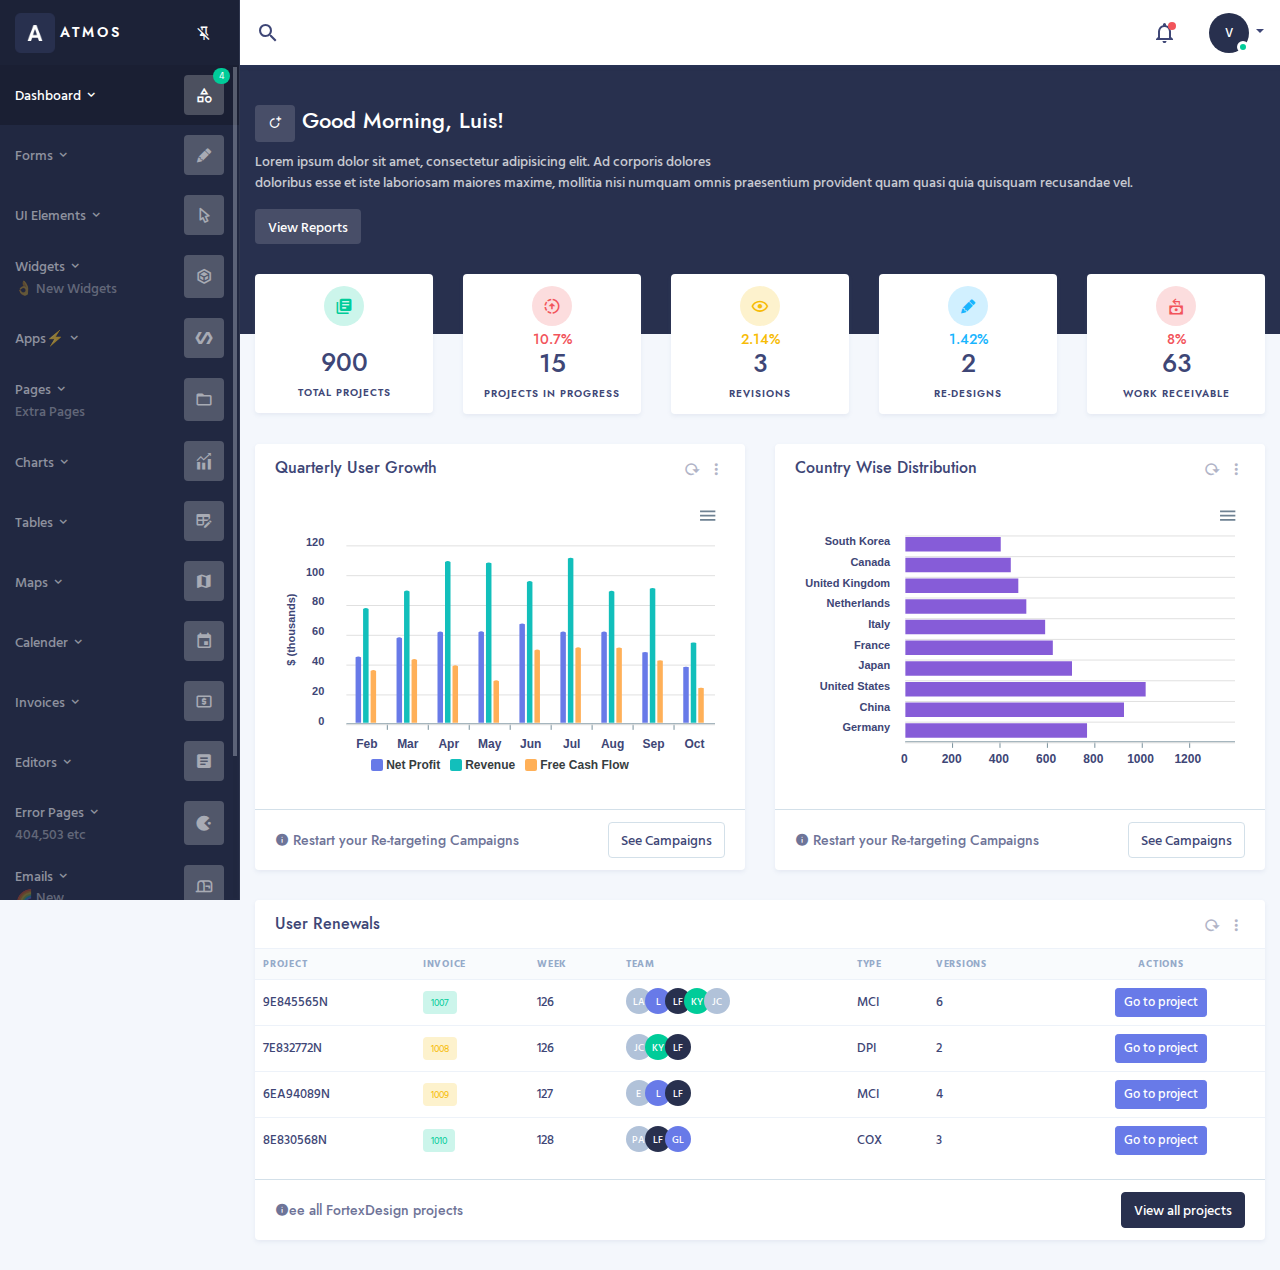
==== index.html @ a5851db5 "Primera versión del portafolio" ====
<!DOCTYPE html>
<html lang="en">
<head>
    <meta charset="UTF-8">
<meta content="width=device-width, initial-scale=1, maximum-scale=1, user-scalable=0" name="viewport">
<meta name="apple-mobile-web-app-capable" content="yes">
<meta name="apple-touch-fullscreen" content="yes">
<meta name="apple-mobile-web-app-status-bar-style" content="default">
<title>Atmos Admin Panel- Bootstrap 4 Based Admin Panel</title>
<link rel="icon" type="image/x-icon" href="assets/img/logo.png"/>
<link rel="icon" href="assets/img/logo.png" type="image/png" sizes="16x16">
<link rel="stylesheet" href="assets/vendor/pace/pace.css">
<script src="assets/vendor/pace/pace.min.js"></script>
<!--vendors-->
<link rel="stylesheet" type="text/css" href="assets/vendor/bootstrap-datepicker/css/bootstrap-datepicker3.min.css">
<link rel="stylesheet" type="text/css" href="assets/vendor/jquery-scrollbar/jquery.scrollbar.css">
<link rel="stylesheet" href="assets/vendor/select2/css/select2.min.css">
<link rel="stylesheet" href="assets/vendor/jquery-ui/jquery-ui.min.css">
<link rel="stylesheet" href="assets/vendor/daterangepicker/daterangepicker.css">
<link rel="stylesheet" href="assets/vendor/timepicker/bootstrap-timepicker.min.css">
<link href="https://fonts.googleapis.com/css?family=Hind+Vadodara:400,500,600" rel="stylesheet">
<link rel="stylesheet" href="assets/fonts/jost/jost.css">
<!--Material Icons-->
<link rel="stylesheet" type="text/css" href="assets/fonts/materialdesignicons/materialdesignicons.min.css">
<!--Bootstrap + atmos Admin CSS-->
<link rel="stylesheet" type="text/css" href="assets/css/atmos.min.css">
<!-- Additional library for page -->


</head>
<body class="sidebar-pinned page-home">
<aside class="admin-sidebar">
    <div class="admin-sidebar-brand">
        <!-- begin sidebar branding-->
        <img class="admin-brand-logo" src="assets/img/logo.png" width="40" alt="atmos Logo">
        <span class="admin-brand-content font-secondary"><a href="index.html">  atmos</a></span>
        <!-- end sidebar branding-->
        <div class="ml-auto">
            <!-- sidebar pin-->
            <a href="#" class="admin-pin-sidebar btn-ghost btn btn-rounded-circle"></a>
            <!-- sidebar close for mobile device-->
            <a href="#" class="admin-close-sidebar"></a>
        </div>
    </div>
    <div class="admin-sidebar-wrapper js-scrollbar">
        <ul class="menu">
            <li class="menu-item active ">
                <a href="#" class="open-dropdown menu-link">
                        <span class="menu-label">
                                                <span class="menu-name">Dashboard
                                                    <span class="menu-arrow"></span>
                                                </span>

                                            </span>
                    <span class="menu-icon">
                           <span class="icon-badge badge-success badge badge-pill">4</span>
                                                 <i class="icon-placeholder mdi mdi-shape-outline "></i>
                                            </span>
                </a>
                <!--submenu-->
                <ul class="sub-menu">

                    <li class="menu-item ">
                        <a href="index.html" class=" menu-link">
                                            <span class="menu-label">
                                                <span class="menu-name">Dashboard 1</span>
                                            </span>
                            <span class="menu-icon">
                                                <i class="icon-placeholder  mdi mdi-shape-circle-plus ">

                                                </i>
                                            </span>
                        </a>
                    </li>
                    <li class="menu-item">
                        <a href="dashboard-02.html" class=" menu-link">
                                            <span class="menu-label">
                                                <span class="menu-name">Dashboard 2</span>
                                            </span>
                            <span class="menu-icon">
                                                <i class="icon-placeholder mdi mdi-shape-plus ">

                                                </i>
                                            </span>
                        </a>
                    </li>
                    <li class="menu-item">
                        <a href="dashboard-03.html" class=" menu-link">
                                            <span class="menu-label">
                                                <span class="menu-name">Dashboard 3</span>
                                            </span>
                            <span class="menu-icon">
                                                <i class="icon-placeholder  mdi mdi-bitcoin">

                                                </i>
                                            </span>
                        </a>
                    </li>
                    <li class="menu-item">
                        <a href="dashboard-04.html" class=" menu-link">
                                            <span class="menu-label">
                                                <span class="menu-name">Dashboard 4 </span>
                                            </span>
                            <span class="menu-icon">
                                                <i class="icon-placeholder  mdi mdi-cart-outline ">

                                                </i>
                                            </span>
                        </a>
                    </li>
                    <li class="menu-item">
                        <a href="dashboard-05.html" class=" menu-link">
                                            <span class="menu-label">
                                                <span class="menu-name">Dashboard 5 </span>
                                            </span>
                            <span class="menu-icon">
                                                <i class="icon-placeholder  mdi mdi-instagram ">

                                                </i>
                                            </span>
                        </a>
                    </li>
                </ul>
            </li>
            <li class="menu-item ">
                <a href="#" class="open-dropdown menu-link">
                        <span class="menu-label">
                                                <span class="menu-name">Forms
                                                    <span class="menu-arrow"></span>
                                                </span>

                                            </span>
                    <span class="menu-icon">
                                                 <i class="icon-placeholder mdi mdi-lead-pencil "></i>
                                            </span>
                </a>
                <!--submenu-->
                <ul class="sub-menu">

                    <li class="menu-item">
                        <a href="forms.html" class=" menu-link">
                                        <span class="menu-label">
                                                <span class="menu-name">Basic
                                                </span>
                                            </span>
                            <span class="menu-icon">

                                                    <i class="icon-placeholder mdi mdi-checkbook "></i>
                                            </span>
                        </a>
                    </li>
                    <li class="menu-item">
                        <a href="forms-custom.html" class=" menu-link">
                                        <span class="menu-label">
                                                <span class="menu-name">Custom Controls
                                                </span>
                                            </span>
                            <span class="menu-icon">

                                                    <i class="icon-placeholder mdi mdi-checkbox-multiple-marked-circle "></i>
                                            </span>
                        </a>
                    </li>
                    <li class="menu-item">
                        <a href="forms-advance.html" class=" menu-link">
                                        <span class="menu-label">
                                                <span class="menu-name">Advance
                                                </span>
                                            </span>
                            <span class="menu-icon">

                                                    <i class="icon-placeholder mdi mdi-calendar-edit "></i>
                                            </span>
                        </a>
                    </li>
                    <li class="menu-item">
                        <a href="forms-wizard.html" class=" menu-link">
                                        <span class="menu-label">
                                                <span class="menu-name">Wizard
                                                </span>
                                            </span>
                            <span class="menu-icon">

                                                    <i class="icon-placeholder mdi mdi-step-forward  "></i>
                                            </span>
                        </a>
                    </li>


                </ul>
            </li>
            <li class="menu-item ">
                <a href="#" class="open-dropdown menu-link">
                        <span class="menu-label">
                                                <span class="menu-name">UI Elements
                                                    <span class="menu-arrow"></span>
                                                </span>

                                            </span>
                    <span class="menu-icon">
                                                 <i class="icon-placeholder mdi mdi-cursor-default-outline "></i>
                                            </span>
                </a>
                <!--submenu-->
                <ul class="sub-menu">
                    <li class="menu-item">
                        <a href="alerts.html" class=" menu-link">
                                            <span class="menu-label">
                                                <span class="menu-name">Alerts </span>
                                            </span>
                            <span class="menu-icon">
                                                <i class="icon-placeholder   ">
A
                                                </i>
                                            </span>
                        </a>

                    </li>
                    <li class="menu-item">
                        <a href="avatar.html" class=" menu-link">
                                            <span class="menu-label">
                                                <span class="menu-name">Avatar </span>
                                            </span>
                            <span class="menu-icon">
                                                <i class="icon-placeholder   ">
A
                                                </i>
                                            </span>
                        </a>

                    </li>
                    <li class="menu-item">
                        <a href="buttons.html" class=" menu-link">
                                            <span class="menu-label">
                                                <span class="menu-name">Buttons </span>
                                            </span>
                            <span class="menu-icon">
                                                <i class="icon-placeholder   ">
B
                                                </i>
                                            </span>
                        </a>

                    </li>
                    <li class="menu-item  ">
                        <a href="cards.html" class=" menu-link">
                                        <span class="menu-label">
                                                <span class="menu-name">Cards
                                                </span>
                                            </span>
                            <span class="menu-icon">

                                                    <i class="icon-placeholder mdi mdi-cards-outline  "></i>
                                            </span>
                        </a>
                    </li>

                    <li class="menu-item">
                        <a href="icons.html" class=" menu-link">
                                        <span class="menu-label">
                                                <span class="menu-name">Icons
                                                </span>
                                            </span>
                            <span class="menu-icon">
                                                    <i class="icon-placeholder mdi mdi-alien "></i>
                                            </span>
                        </a>
                    </li>
                    <li class="menu-item">
                        <a href="modal.html" class=" menu-link">
                                            <span class="menu-label">
                                                <span class="menu-name">Modals </span>
                                            </span>
                            <span class="menu-icon">
                                                <i class="icon-placeholder   ">
M
                                                </i>
                                            </span>
                        </a>

                    </li>
                    <li class="menu-item">
                        <a href="notification.html" class=" menu-link">
                                            <span class="menu-label">
                                                <span class="menu-name">Notification </span>
                                            </span>
                            <span class="menu-icon">
                                                <i class="icon-placeholder   ">
N
                                                </i>
                                            </span>
                        </a>

                    </li>
                    <li class="menu-item">
                        <a href="typography.html" class=" menu-link">
                                            <span class="menu-label">
                                                <span class="menu-name">Typography </span>
                                            </span>
                            <span class="menu-icon">
                                                <i class="icon-placeholder   ">
T
                                                </i>
                                            </span>
                        </a>

                    </li>
                    <li class="menu-item">
                        <a href="tabs.html" class=" menu-link">
                                            <span class="menu-label">
                                                <span class="menu-name">Tabs  </span>
                                            </span>
                            <span class="menu-icon">
                                                <i class="icon-placeholder   ">
T
                                                </i>
                                            </span>
                        </a>

                    </li>
                    <li class="menu-item">
                        <a href="sweetalert.html" class=" menu-link">
                                            <span class="menu-label">
                                                <span class="menu-name">Sweet Alert  </span>
                                            </span>
                            <span class="menu-icon">
                                                <i class="icon-placeholder   ">
S
                                                </i>
                                            </span>
                        </a>

                    </li>
                    <li class="menu-item">
                        <a href="accordian.html" class=" menu-link">
                                            <span class="menu-label">
                                                <span class="menu-name">Accordian  </span>
                                            </span>
                            <span class="menu-icon">
                                                <i class="icon-placeholder   ">
A
                                                </i>
                                            </span>
                        </a>

                    </li>
                    <li class="menu-item">
                        <a href="tooltip.html" class=" menu-link">
                                            <span class="menu-label">
                                                <span class="menu-name">Tooltips </span>
                                            </span>
                            <span class="menu-icon">
                                                <i class="icon-placeholder   ">
T
                                                </i>
                                            </span>
                        </a>

                    </li>
                    <li class="menu-item">
                        <a href="color.html" class=" menu-link">
                                        <span class="menu-label">
                                                <span class="menu-name">Colors
                                                </span>
                                            </span>
                            <span class="menu-icon">
                                                    <i class="icon-placeholder mdi mdi-format-color-fill "></i>
                                            </span>
                        </a>
                    </li>
                    <li class="menu-item">
                        <a href="spinners.html" class=" menu-link">
                                            <span class="menu-label">
                                                <span class="menu-name">Spinners </span>
                                            </span>
                            <span class="menu-icon">
                                    <i class="icon-placeholder mdi mdi-loading mdi-spin"></i>

                                            </span>
                        </a>

                    </li>
                    <li class="menu-item">
                        <a href="blockui.html" class=" menu-link">
                                        <span class="menu-label">
                                                <span class="menu-name">Block UI
                                                </span>
                                            </span>
                            <span class="menu-icon">
                                                <i class="icon-placeholder   ">
B
                                                </i>
                                            </span>
                        </a>
                    </li>
                    <li class="menu-item">
                        <a href="jstree.html" class=" menu-link">
                                        <span class="menu-label">
                                                <span class="menu-name">Js Tree
                                                </span>
                                            </span>
                            <span class="menu-icon">
                                                <i class="icon-placeholder   ">
T
                                                </i>
                                            </span>
                        </a>
                    </li>
                    <li class="menu-item">
                        <a href="wireframe.html" class=" menu-link">
                                            <span class="menu-label">
                                                <span class="menu-name">Wireframe </span>
                                            </span>
                            <span class="menu-icon">
                                                <i class="icon-placeholder   ">
W
                                                </i>
                                            </span>
                        </a>

                    </li>
                </ul>
            </li>
            <li class="menu-item ">
                <a href="#" class="open-dropdown menu-link">
                        <span class="menu-label">
                                                <span class="menu-name">Widgets
                                                    <span class="menu-arrow"></span>
                                                </span>
<span class="menu-info"> 👌 New Widgets  </span>
                                            </span>
                    <span class="menu-icon">
                                                 <i class="icon-placeholder mdi mdi-webpack"></i>
                                            </span>
                </a>
                <!--submenu-->
                <ul class="sub-menu">

                    <li class="menu-item">
                        <a href="widget-01.html" class=" menu-link">
                                        <span class="menu-label">
                                                <span class="menu-name">Widget 01
                                                </span>
                                            </span>
                            <span class="menu-icon">
                                                    <i class="icon-placeholder mdi mdi-webpack "></i>
                                            </span>
                        </a>
                    </li>
                    <li class="menu-item">
                        <a href="widget-02.html" class=" menu-link">
                                        <span class="menu-label">
                                                  <span class="menu-name">Widget 02
                                                </span>
                                            </span>
                            <span class="menu-icon">

                                                    <i class="icon-placeholder mdi mdi-webpack"></i>
                                            </span>
                        </a>
                    </li>


                </ul>
            </li>
            <li class="menu-item ">
                <a href="#" class="open-dropdown menu-link">
                        <span class="menu-label">
                                                 <span class="menu-name">Apps⚡
                                                    <span class="menu-arrow"></span>
                                                </span>

                                            </span>
                    <span class="menu-icon">
                                                <i class="icon-placeholder mdi mdi-polymer "></i>
                                            </span>
                </a>
                <!--submenu-->
                <ul class="sub-menu">
                    <li class="menu-item">
                        <a href="kanban.html" class=" menu-link">
                                        <span class="menu-label">
                                                <span class="menu-name">Kanban
                                                </span>
                                            </span>
                            <span class="menu-icon">

                                                    <i class="icon-placeholder mdi mdi-view-dashboard"></i>
                                            </span>
                        </a>
                    </li>
                    <li class="menu-item ">
                        <a href="chat.html" class=" menu-link">
                                        <span class="menu-label">
                                                <span class="menu-name">Chat
                                                </span>
                                            </span>
                            <span class="menu-icon">

                                                    <i class="icon-placeholder mdi mdi-comment-multiple-outline"></i>
                                            </span>
                        </a>
                    </li>
                    <li class="menu-item">
                        <a href="mail.html" class=" menu-link">
                                        <span class="menu-label">
                                                <span class="menu-name">Mail
                                                </span>
                                            </span>
                            <span class="menu-icon">

                                                    <i class="icon-placeholder mdi mdi-inbox-arrow-down  "></i>
                                            </span>
                        </a>
                    </li>
                    <li class="menu-item">
                        <a href="guide.html" class=" menu-link">
                                        <span class="menu-label">
                                                <span class="menu-name">Guides
                                                </span>
                                            </span>
                            <span class="menu-icon">

                                                    <i class="icon-placeholder mdi mdi-book-outline "></i>
                                            </span>
                        </a>
                    </li>
                    <li class="menu-item">
                        <a href="todo.html" class=" menu-link">
                                        <span class="menu-label">
                                                <span class="menu-name">Todo
                                                </span>
                                            </span>
                            <span class="menu-icon">

                                                    <i class="icon-placeholder mdi mdi-calendar-today"></i>
                                            </span>
                        </a>
                    </li>
                </ul>
            </li>
            <li class="menu-item ">
                <a href="#" class="open-dropdown menu-link">
                        <span class="menu-label">
                                                <span class="menu-name">Pages
                                                    <span class="menu-arrow"></span>
                                                </span>
                                                <span class="menu-info">Extra Pages</span>
                                            </span>
                    <span class="menu-icon">
                                                <i class="icon-placeholder mdi mdi-folder-outline "></i>
                                            </span>
                </a>
                <!--submenu-->
                <ul class="sub-menu">
                    <li class="menu-item">
                        <a href="profile.html" class=" menu-link">
                                            <span class="menu-label">
                                                <span class="menu-name">Profile </span>
                                            </span>
                            <span class="menu-icon">
                                                <i class="icon-placeholder  ">
                                                    P
                                                </i>
                                            </span>
                        </a>
                    </li>
                    <li class="menu-item">
                        <a href="timeline.html" class=" menu-link">
                                            <span class="menu-label">
                                                <span class="menu-name">Timeline </span>
                                            </span>
                            <span class="menu-icon">
                                                <i class="icon-placeholder  ">
                                                    T
                                                </i>
                                            </span>
                        </a>
                    </li>
                    <li class="menu-item">
                        <a href="contacts.html" class=" menu-link">
                                            <span class="menu-label">
                                                <span class="menu-name">Contacts </span>
                                            </span>
                            <span class="menu-icon">
                                                <i class="icon-placeholder  ">
                                                    C
                                                </i>
                                            </span>
                        </a>
                    </li>
                    <li class="menu-item">
                        <a href="login.html" class=" menu-link">
                                            <span class="menu-label">
                                                <span class="menu-name">Login </span>
                                            </span>
                            <span class="menu-icon">
                                                <i class="icon-placeholder  ">
                                                    L
                                                </i>
                                            </span>
                        </a>
                    </li>
                    <li class="menu-item">
                        <a href="signup.html" class=" menu-link">
                                            <span class="menu-label">
                                                <span class="menu-name">Sign Up </span>
                                            </span>
                            <span class="menu-icon">
                                                <i class="icon-placeholder  ">
                                                    S
                                                </i>
                                            </span>
                        </a>
                    </li>
                    <li class="menu-item">
                        <a href="reset.html" class=" menu-link">
                                            <span class="menu-label">
                                                <span class="menu-name">Reset Password </span>
                                            </span>
                            <span class="menu-icon">
                                                <i class="icon-placeholder  ">
                                                    R
                                                </i>
                                            </span>
                        </a>
                    </li>
                    <li class="menu-item">
                        <a href="logout.html" class=" menu-link">
                                            <span class="menu-label">
                                                <span class="menu-name">Logout </span>
                                            </span>
                            <span class="menu-icon">
                                                <i class="icon-placeholder  ">
                                                    L
                                                </i>
                                            </span>
                        </a>
                    </li>
                    <li class="menu-item">
                        <a href="setting.html" class=" menu-link">
                                            <span class="menu-label">
                                                <span class="menu-name">Settings </span>
                                            </span>
                            <span class="menu-icon">
                                                <i class="icon-placeholder  ">
                                                    <i class="icon  mdi mdi-settings"></i>
                                                </i>
                                            </span>
                        </a>
                    </li>

                    <li class="menu-item">
                        <a href="status.html" class=" menu-link">
                                            <span class="menu-label">
                                                <span class="menu-name">Status Page </span>
                                            </span>
                            <span class="menu-icon">
                                                <i class="icon-placeholder  ">
                                                    S
                                                </i>
                                            </span>
                        </a>
                    </li>



                </ul>
            </li>


            <li class="menu-item ">
                <a href="#" class="open-dropdown menu-link">
                        <span class="menu-label">
                                                <span class="menu-name">Charts
                                                    <span class="menu-arrow"></span>
                                                </span>

                                            </span>
                    <span class="menu-icon">
                                                 <i class="icon-placeholder mdi mdi-finance "></i>
                                            </span>
                </a>
                <!--submenu-->
                <ul class="sub-menu">

                    <li class="menu-item">
                        <a href="apexchart.html" class=" menu-link">
                                        <span class="menu-label">
                                                <span class="menu-name">Apex Charts
                                                </span>
                                            </span>
                            <span class="menu-icon">

                                                    <i class="icon-placeholder mdi mdi-chart-gantt "></i>
                                            </span>
                        </a>
                    </li>
                    <li class="menu-item">
                        <a href="chartjs.html" class=" menu-link">
                                        <span class="menu-label">
                                                <span class="menu-name">Chartsjs
                                                </span>
                                            </span>
                            <span class="menu-icon">

                                                    <i class="icon-placeholder mdi mdi-chart-bar "></i>
                                            </span>
                        </a>
                    </li>
                    <li class="menu-item">
                        <a href="googlechart.html" class=" menu-link">
                                        <span class="menu-label">
                                                <span class="menu-name">Google Charts
                                                </span>
                                            </span>
                            <span class="menu-icon">
                                                <i class="icon-placeholder mdi mdi-google "></i>
                                            </span>
                        </a>
                    </li>
                    <li class="menu-item">
                        <a href="chartist.html" class=" menu-link">
                                        <span class="menu-label">
                                                <span class="menu-name">Chartist
                                                </span>
                                            </span>

                            <span class="menu-icon">
                                                <i class="icon-placeholder  ">
                                                     <i class="icon-placeholder mdi mdi-chart-arc "></i>
                                                </i>
                                            </span>
                        </a>
                    </li>


                </ul>
            </li>


            <li class="menu-item ">
                <a href="#" class="open-dropdown menu-link">
                        <span class="menu-label">
                                                <span class="menu-name">Tables
                                                      <span class="menu-arrow"></span>

                                                </span>

                                            </span>
                    <span class="menu-icon">
                                                <i class="icon-placeholder mdi mdi-table-edit"></i>
                                            </span>
                </a>
                <!--submenu-->
                <ul class="sub-menu">
                    <li class="menu-item">
                        <a href="table.html" class=" menu-link">
                                        <span class="menu-label">
                                                <span class="menu-name">Table
                                                </span>
                                            </span>
                            <span class="menu-icon">

                                                    <i class="icon-placeholder mdi mdi-format-list-bulleted "></i>
                                            </span>
                        </a>
                    </li>
                    <li class="menu-item">
                        <a href="#" class="open-dropdown menu-link">
                         <span class="menu-label">
                                                <span class="menu-name">Datatable
                                                      <span class="menu-arrow"></span>
                                                </span>
                                            </span>
                            <span class="menu-icon">

                                                    <i class="icon-placeholder mdi mdi-format-list-bulleted "></i>
                                            </span>
                        </a>
                        <!--submenu-->
                        <ul class="sub-menu">
                            <li class="menu-item">
                                <a href="datatable.html" class=" menu-link">
                                            <span class="menu-label">
                                                <span class="menu-name">Basic </span>
                                            </span>
                                    <span class="menu-icon">
                                                <i class="icon-placeholder  ">
                                                    b
                                                </i>
                                            </span>
                                </a>
                            </li>
                            <li class="menu-item">
                                <a href="datatable-height.html" class=" menu-link">
                                            <span class="menu-label">
                                                <span class="menu-name">Variable Height </span>
                                            </span>
                                    <span class="menu-icon">
                                                <i class="icon-placeholder  ">
                                                    h
                                                </i>
                                            </span>
                                </a>
                            </li>
                            <li class="menu-item">
                                <a href="datatable-multi.html" class=" menu-link">
                                            <span class="menu-label">
                                                <span class="menu-name">Multi select </span>
                                            </span>
                                    <span class="menu-icon">
                                                <i class="icon-placeholder  ">
                                                    M
                                                </i>
                                            </span>
                                </a>
                            </li>

                        </ul>
                    </li>

                </ul>
            </li>

            <li class="menu-item ">
                <a href="#" class="open-dropdown menu-link">
                        <span class="menu-label">
                                                <span class="menu-name">Maps
                                                    <span class="menu-arrow"></span>
                                                </span>
                                            </span>
                    <span class="menu-icon">
                                                 <i class="icon-placeholder mdi mdi-map"></i>
                                            </span>
                </a>
                <!--submenu-->
                <ul class="sub-menu">

                    <li class="menu-item">
                        <a href="mapael.html" class=" menu-link">
                                        <span class="menu-label">
                                                <span class="menu-name">Vector Maps
                                                </span>
                                            </span>
                            <span class="menu-icon">

                                                    <i class="icon-placeholder mdi mdi-map-search-outline "></i>
                                            </span>
                        </a>
                    </li>
                    <li class="menu-item">
                        <a href="google-maps.html" class=" menu-link">
                                        <span class="menu-label">
                                                  <span class="menu-name">Google Maps
                                                </span>
                                            </span>
                            <span class="menu-icon">

                                                    <i class="icon-placeholder mdi mdi-google"></i>
                                            </span>
                        </a>
                    </li>


                </ul>
            </li>
            <li class="menu-item ">
                <a href="#" class="open-dropdown menu-link">
                        <span class="menu-label">
                                                <span class="menu-name">Calender
                                                    <span class="menu-arrow"></span>
                                                </span>

                                            </span>
                    <span class="menu-icon">
                                                 <i class="icon-placeholder mdi mdi-calendar "></i>
                                            </span>
                </a>
                <!--submenu-->
                <ul class="sub-menu">

                    <li class="menu-item">
                        <a href="calender.html" class=" menu-link">
                                        <span class="menu-label">
                                                <span class="menu-name">Calender
                                                </span>
                                            </span>
                            <span class="menu-icon">

                                                    <i class="icon-placeholder mdi mdi-calendar "></i>
                                            </span>
                        </a>
                    </li>
                    <li class="menu-item">
                        <a href="calender-create.html" class=" menu-link">
                                        <span class="menu-label">
                                                <span class="menu-name">Calender Edit
                                                </span>
                                            </span>
                            <span class="menu-icon">

                                                    <i class="icon-placeholder mdi mdi-calendar-edit "></i>
                                            </span>
                        </a>
                    </li>


                </ul>
            </li>

            <li class="menu-item ">
                <a href="#" class="open-dropdown menu-link">
                        <span class="menu-label">
                                                <span class="menu-name">Invoices
                                                    <span class="menu-arrow"></span>
                                                </span>
                                            </span>
                    <span class="menu-icon">
                                                <i class="icon-placeholder mdi mdi-cash-usd "></i>
                                            </span>
                </a>
                <!--submenu-->
                <ul class="sub-menu">
                    <li class="menu-item">
                        <a href="invoice.html" class=" menu-link">
                                            <span class="menu-label">
                                                <span class="menu-name">Invoice View </span>
                                            </span>
                            <span class="menu-icon">
                                                <i class="icon-placeholder  ">
                                                    I
                                                </i>
                                            </span>
                        </a>
                    </li>

                    <li class="menu-item">
                        <a href="invoice-single.html" class=" menu-link">
                                            <span class="menu-label">
                                                <span class="menu-name">Single Invoice </span>
                                            </span>
                            <span class="menu-icon">
                                                <i class="icon-placeholder  ">
                                                    S
                                                </i>
                                            </span>
                        </a>
                    </li>
                </ul>
            </li>
            <li class="menu-item ">
                <a href="#" class="open-dropdown menu-link">
                        <span class="menu-label">
                                                <span class="menu-name">Editors
                                                    <span class="menu-arrow"></span>
                                                </span>
                                            </span>
                    <span class="menu-icon">
                                                <i class="icon-placeholder mdi mdi-file-document-box "></i>
                                            </span>
                </a>
                <!--submenu-->
                <ul class="sub-menu">
                    <li class="menu-item">
                        <a href="tinymce.html" class=" menu-link">
                                            <span class="menu-label">
                                                <span class="menu-name">TinyMCE </span>
                                            </span>
                            <span class="menu-icon">
                                                <i class="icon-placeholder  ">
                                                    T
                                                </i>
                                            </span>
                        </a>
                    </li>

                    <li class="menu-item">
                        <a href="summernote.html" class=" menu-link">
                                            <span class="menu-label">
                                                <span class="menu-name">Summernote </span>
                                            </span>
                            <span class="menu-icon">
                                                <i class="icon-placeholder  ">
                                                    S
                                                </i>
                                            </span>
                        </a>
                    </li>

                    <li class="menu-item">
                        <a href="trumbowyg.html" class=" menu-link">
                                            <span class="menu-label">
                                                <span class="menu-name"> Trumbowyg </span>
                                            </span>
                            <span class="menu-icon">
                                                <i class="icon-placeholder  ">
                                                    T
                                                </i>
                                            </span>
                        </a>
                    </li>


                </ul>
            </li>
            <li class="menu-item">
                <a href="#" class="open-dropdown menu-link">
                        <span class="menu-label">
                                                 <span class="menu-name">Error Pages
                                                    <span class="menu-arrow"></span>
                                                </span>
                                                <span class="menu-info">404,503 etc</span>
                                            </span>
                    <span class="menu-icon">
                                                <i class="icon-placeholder mdi mdi-pac-man "></i>
                                            </span>
                </a>
                <!--submenu-->
                <ul class="sub-menu">
                    <li class="menu-item">
                        <a href="404.html" class=" menu-link">
                                            <span class="menu-label">
                                                <span class="menu-name">404 </span>
                                            </span>
                            <span class="menu-icon">
                                                <i class="icon-placeholder  ">
                                                    Er
                                                </i>
                                            </span>
                        </a>
                    </li>
                    <li class="menu-item">
                        <a href="502.html" class=" menu-link">
                                            <span class="menu-label">
                                                <span class="menu-name">502 </span>
                                            </span>
                            <span class="menu-icon">
                                                <i class="icon-placeholder  ">
                                                    Er
                                                </i>
                                            </span>
                        </a>
                    </li>
                    <li class="menu-item">
                        <a href="503.html" class=" menu-link">
                                            <span class="menu-label">
                                                <span class="menu-name">503 </span>
                                            </span>
                            <span class="menu-icon">
                                                <i class="icon-placeholder  ">
                                                    Er
                                                </i>
                                            </span>
                        </a>
                    </li>
                    <li class="menu-item">
                        <a href="403.html" class=" menu-link">
                                            <span class="menu-label">
                                                <span class="menu-name">403 </span>
                                            </span>
                            <span class="menu-icon">
                                                <i class="icon-placeholder  ">
                                                    Er
                                                </i>
                                            </span>
                        </a>
                    </li>
                </ul>
            </li>
            <li class="menu-item  ">
                <a href="#" class="open-dropdown menu-link">
                        <span class="menu-label">
                                                <span class="menu-name">Emails
                                                    <span class="menu-arrow"></span>
                                                </span>
<span class="menu-info"> 🌈 New  </span>
                                            </span>
                    <span class="menu-icon">

                                                 <i class="icon-placeholder mdi mdi-mailbox-open-outline "></i>
                                            </span>
                </a>
                <!--submenu-->
                <ul class="sub-menu">

                    <li class="menu-item ">
                        <a href="emails/confirm-mail.html" class=" menu-link">
                                            <span class="menu-label">
                                                <span class="menu-name">Confirm Email</span>
                                            </span>
                            <span class="menu-icon">
                                                <i class="icon-placeholder   ">
C
                                                </i>
                                            </span>
                        </a>
                    </li>
                    <li class="menu-item ">
                        <a href="emails/password-reset.html" class=" menu-link">
                                            <span class="menu-label">
                                                <span class="menu-name">Password Reset </span>
                                            </span>
                            <span class="menu-icon">
                                                <i class="icon-placeholder   ">
P
                                                </i>
                                            </span>
                        </a>
                    </li>
                    <li class="menu-item ">
                        <a href="emails/confirm-subscription.html" class=" menu-link">
                                            <span class="menu-label">
                                                <span class="menu-name">Subscription Email</span>
                                            </span>
                            <span class="menu-icon">
                                                <i class="icon-placeholder   ">
S
                                                </i>
                                            </span>
                        </a>
                    </li>
                    <li class="menu-item ">
                        <a href="emails/message.html" class=" menu-link">
                                            <span class="menu-label">
                                                <span class="menu-name">Notification</span>
                                            </span>
                            <span class="menu-icon">
                                                <i class="icon-placeholder   ">
N
                                                </i>
                                            </span>
                        </a>
                    </li>
                </ul>
            </li>
            <li class="menu-item">
                <a href="#" class="open-dropdown menu-link">
                        <span class="menu-label">
                                                 <span class="menu-name">Forums
                                                    <span class="menu-arrow"></span>
                                                </span>
                        </span>
                    <span class="menu-icon">
                                                <i class="icon-placeholder mdi mdi-chat "></i>
                                            </span>
                </a>
                <!--submenu-->
                <ul class="sub-menu">
                    <li class="menu-item">
                        <a href="forum-home.html" class=" menu-link">
                                            <span class="menu-label">
                                                <span class="menu-name">Forum Home </span>
                                            </span>
                            <span class="menu-icon">
                                                <i class="icon-placeholder  ">
                                                    <i class="icon mdi mdi-chat"></i>
                                                </i>
                                            </span>
                        </a>
                    </li>
                    <li class="menu-item">
                        <a href="forum-thread.html" class=" menu-link">
                                            <span class="menu-label">
                                                <span class="menu-name">Forum Thread </span>
                                            </span>
                            <span class="menu-icon">
                                                <i class="icon-placeholder  ">
                                                    <i class="icon mdi mdi-message-reply"></i>
                                                </i>
                                            </span>
                        </a>
                    </li>
                    <li class="menu-item">
                        <a href="forum-discussion.html" class=" menu-link">
                                            <span class="menu-label">
                                                <span class="menu-name">Discussion </span>
                                            </span>
                            <span class="menu-icon">
                                                <i class="icon-placeholder  ">
                                                    <i class="icon mdi mdi-message-bulleted"></i>
                                                </i>
                                            </span>
                        </a>
                    </li>

                </ul>
            </li>
            <li class="menu-item ">
                <a href="#" class="open-dropdown menu-link">
                        <span class="menu-label">
                                                 <span class="menu-name">Menus
                                                    <span class="menu-arrow"></span>
                                                </span>
                                                <span class="menu-info">Contains submenu</span>
                                            </span>
                    <span class="menu-icon">
                                                <i class="icon-placeholder mdi mdi-link-variant "></i>
                                            </span>
                </a>
                <!--submenu-->
                <ul class="sub-menu">
                    <li class="menu-item">
                        <a href="#" class=" menu-link">
                                            <span class="menu-label">
                                                <span class="menu-name">Menu Level </span>
                                                <span class="menu-info">500 New Events</span>
                                            </span>
                            <span class="menu-icon">
                                                <i class="icon-placeholder  ">
                                                    Sb
                                                </i>
                                            </span>
                        </a>

                    </li>

                    <li class="menu-item">
                        <a href="#" class="open-dropdown menu-link">
                        <span class="menu-label">
                                                 <span class="menu-name">Menus
                                                    <span class="menu-arrow"></span>
                                                </span>
                                                <span class="menu-info">Contains submenu</span>
                                            </span>
                            <span class="menu-icon">
                                                <i class="icon-placeholder mdi mdi-link-variant "></i>
                                            </span>
                        </a>
                        <!--submenu-->
                        <ul class="sub-menu">
                            <li class="menu-item">
                                <a href="#" class=" menu-link">
                                            <span class="menu-label">
                                                <span class="menu-name">Menu Level </span>
                                                <span class="menu-info">500 New Events</span>
                                            </span>
                                    <span class="menu-icon">
                                                <i class="icon-placeholder  ">
                                                    Sb
                                                </i>
                                            </span>
                                </a>
                            </li>

                        </ul>
                    </li>

                </ul>
            </li>
        </ul>

    </div>

</aside>
<main class="admin-main">
    <!--site header begins-->
<header class="admin-header">

    <a href="#" class="sidebar-toggle" data-toggleclass="sidebar-open" data-target="body"> </a>

    <nav class=" mr-auto my-auto">
        <ul class="nav align-items-center">

            <li class="nav-item">
                <a class="nav-link  " data-target="#siteSearchModal" data-toggle="modal" href="#">
                    <i class=" mdi mdi-magnify mdi-24px align-middle"></i>
                </a>
            </li>
        </ul>
    </nav>
    <nav class=" ml-auto">
        <ul class="nav align-items-center">

            <li class="nav-item">
                <div class="dropdown">
                    <a href="#" class="nav-link" data-toggle="dropdown" aria-haspopup="true" aria-expanded="false"> <i class="mdi mdi-24px mdi-bell-outline"></i>
                        <span class="notification-counter"></span>
                    </a>

                    <div class="dropdown-menu notification-container dropdown-menu-right">
                        <div class="d-flex p-all-15 bg-white justify-content-between border-bottom ">
                            <a href="#!" class="mdi mdi-18px mdi-settings text-muted"></a>
                            <span class="h5 m-0">Notifications</span>
                            <a href="#!" class="mdi mdi-18px mdi-notification-clear-all text-muted"></a>
                        </div>
                        <div class="notification-events bg-gray-300">
                            <div class="text-overline m-b-5">today</div>
                            <a href="#" class="d-block m-b-10">
                                <div class="card">
                                    <div class="card-body"> <i class="mdi mdi-circle text-success"></i> All systems operational.</div>
                                </div>
                            </a>
                            <a href="#" class="d-block m-b-10">
                                <div class="card">
                                    <div class="card-body"> <i class="mdi mdi-upload-multiple "></i> File upload successful.</div>
                                </div>
                            </a>
                            <a href="#" class="d-block m-b-10">
                                <div class="card">
                                    <div class="card-body">
                                        <i class="mdi mdi-cancel text-danger"></i> Your holiday has been denied
                                    </div>
                                </div>
                            </a>
                        </div>
                    </div>
                </div>
            </li>
            <li class="nav-item dropdown ">
                <a class="nav-link dropdown-toggle" href="#"   role="button" data-toggle="dropdown"
                   aria-haspopup="true" aria-expanded="false">
                    <div class="avatar avatar-sm avatar-online">
                        <span class="avatar-title rounded-circle bg-dark">V</span>

                    </div>
                </a>
                <div class="dropdown-menu  dropdown-menu-right"   >
                    <a class="dropdown-item" href="#">  Add Account
                    </a>
                    <a class="dropdown-item" href="#">  Reset Password</a>
                    <a class="dropdown-item" href="#">  Help </a>
                    <div class="dropdown-divider"></div>
                    <a class="dropdown-item" href="#"> Logout</a>
                </div>
            </li>

        </ul>

    </nav>
</header>
<!--site header ends -->    <section class="admin-content">
        <div class="container-fluid bg-dark m-b-30">
            <div class="row">

                <div class="col-12 text-white p-t-40 p-b-90">

                    <h4 class="  "><span class="btn btn-white-translucent"><i
                                    class="mdi mdi-shape-circle-plus "></i></span> <span class="js-greeting"></span>,
                        Luis!</h4>
                    <p class="opacity-75 ">
                        Lorem ipsum dolor sit amet, consectetur adipisicing elit. Ad corporis dolores <br> doloribus
                        esse et iste laboriosam maiores maxime, mollitia nisi numquam omnis praesentium provident quam
                        quasi quia quisquam recusandae vel.
                    </p>
                    <a href="#" class="btn btn-white-translucent">View Reports</a>

                </div>
            </div>
        </div>
        <div class="container-fluid pull-up">
            <div class="row">
                <div class="col m-b-30">
                    <div class="card ">
                        <div class="   text-center card-body">
                            <div class="text-success   ">
                                <div class="avatar avatar-sm ">
                                    <span class="avatar-title rounded-circle badge-soft-success"><i
                                                class="mdi mdi-library-books mdi-18px"></i> </span>

                                </div><br><br>
                                <!-- <h6 class="m-t-5 m-b-0"> 19%</h6> -->
                            </div>


                            <div class=" text-center">
                                <h3>900</h3>
                            </div>
                            <div class="text-overline ">
                              Total projects
                            </div>
                        </div>
                    </div>
                </div>
                <div class="col m-b-30">
                    <div class="card ">
                        <div class="   text-center card-body">
                            <div class="text-danger   ">
                                <div class="avatar avatar-sm ">
                                    <span class="avatar-title rounded-circle badge-soft-danger"><i
                                                class="mdi mdi-progress-upload mdi-18px"></i> </span>

                                </div>
                                <h6 class="m-t-5 m-b-0"> 10.7%</h6>
                            </div>


                            <div class=" text-center">
                                <h3>15</h3>
                            </div>
                            <div class="text-overline ">
                                PROJECTS IN PROGRESS
                            </div>
                        </div>
                    </div>
                </div>
                <div class="col m-b-30">
                    <div class="card ">
                        <div class="   text-center card-body">
                            <div class="text-warning   ">
                                <div class="avatar avatar-sm ">
                                    <span class="avatar-title rounded-circle badge-soft-warning"><i
                                                class="mdi mdi-eye-outline mdi-18px"></i> </span>

                                </div>
                                <h6 class="m-t-5 m-b-0"> 2.14%</h6>
                            </div>


                            <div class=" text-center">
                                <h3> 3 </h3>
                            </div>
                            <div class="text-overline ">
                            REVISIONS
                            </div>
                        </div>
                    </div>
                </div>
                <div class="col m-b-30">
                    <div class="card ">
                        <div class="   text-center card-body">
                            <div class="text-info   ">
                                <div class="avatar avatar-sm ">
                                    <span class="avatar-title rounded-circle badge-soft-info"><i
                                                class="mdi mdi-lead-pencil mdi-18px"></i> </span>

                                </div>
                                <h6 class="m-t-5 m-b-0"> 1.42%</h6>
                            </div>


                            <div class=" text-center">
                                <h3>2</h3>
                            </div>
                            <div class="text-overline ">
                                RE-DESIGNS
                            </div>
                        </div>
                    </div>
                </div>
                <div class="col d-lg-block d-none m-b-30">
                    <div class="card ">
                        <div class="   text-center card-body">
                            <div class="text-danger   ">
                                <div class="avatar avatar-sm ">
                                    <span class="avatar-title rounded-circle badge-soft-danger"><i
                                                class="mdi mdi-cash-refund mdi-18px"></i> </span>

                                </div>
                                <h6 class="m-t-5 m-b-0"> 8%</h6>
                            </div>


                            <div class=" text-center">
                                <h3>63</h3>
                            </div>
                            <div class="text-overline ">
                                work receivable
                            </div>
                        </div>
                    </div>
                </div>
                <div class="col visible-xlg m-b-30">
                    <div class="card">
                        <div class="   text-center card-body">
                            <div class="text-success   ">
                                <div class="avatar avatar-sm ">
                                    <span class="avatar-title rounded-circle badge-soft-success"><i
                                                class="mdi mdi-arrow-up-bold mdi-18px"></i> </span>

                                </div>
                                <h6 class="m-t-5 m-b-0"> 85%</h6>
                            </div>


                            <div class=" text-center">
                                <h3>$82,580 </h3>
                            </div>
                            <div class="text-overline ">
                                mobile ads
                            </div>
                        </div>
                    </div>
                </div>

            </div>


            <div class="row">
                <div class="col-lg-6  m-b-30">
                    <div class="card">
                        <div class="card-header">
                            <div class="card-title">Quarterly User Growth</div>

                            <div class="card-controls">

                                <a href="#" class="js-card-refresh icon"> </a>
                                <div class="dropdown">
                                    <a href="#" data-toggle="dropdown" aria-haspopup="true" aria-expanded="false"> <i
                                                class="icon mdi  mdi-dots-vertical"></i> </a>

                                    <div class="dropdown-menu dropdown-menu-right">
                                        <button class="dropdown-item" type="button">Action</button>
                                        <button class="dropdown-item" type="button">Another action</button>
                                        <button class="dropdown-item" type="button">Something else here</button>
                                    </div>
                                </div>
                            </div>

                        </div>
                        <div class="card-body">
                            <div id="chart-01"></div>
                        </div>
                        <div class="">
                        </div>
                        <div class="card-footer">
                            <div class="d-flex  justify-content-between">
                                <h6 class="m-b-0 my-auto"><span class="opacity-75"> <i class="mdi mdi-information"></i> Restart your Re-targeting Campaigns</span>
                                </h6>
                                <a href="#!" class="btn btn-white shadow-none">See Campaigns</a>
                            </div>
                        </div>
                    </div>
                </div>
                <div class="col-lg-6  m-b-30">
                    <div class="card">
                        <div class="card-header">
                            <div class="card-title">Country Wise Distribution</div>

                            <div class="card-controls">

                                <a href="#" class="js-card-refresh icon"> </a>
                                <div class="dropdown">
                                    <a href="#" data-toggle="dropdown" aria-haspopup="true" aria-expanded="false"> <i
                                                class="icon mdi  mdi-dots-vertical"></i> </a>

                                    <div class="dropdown-menu dropdown-menu-right">
                                        <button class="dropdown-item" type="button">Action</button>
                                        <button class="dropdown-item" type="button">Another action</button>
                                        <button class="dropdown-item" type="button">Something else here</button>
                                    </div>
                                </div>
                            </div>

                        </div>
                        <div class="card-body">


                            <div id="chart-02"></div>
                        </div>
                        <div class="">
                        </div>
                        <div class="card-footer">
                            <div class="d-flex  justify-content-between">
                                <h6 class="m-b-0 my-auto"><span class="opacity-75"> <i class="mdi mdi-information"></i> Restart your Re-targeting Campaigns</span>
                                </h6>
                                <a href="#!" class="btn btn-white shadow-none">See Campaigns</a>
                            </div>
                        </div>
                    </div>
                </div>
            </div>
            <div class="row">
                <div class="col-lg-12 m-b-30">
                    <div class="card">
                        <div class="card-header">
                            <div class="card-title">User Renewals</div>

                            <div class="card-controls">

                                <a href="#" class="js-card-refresh icon"> </a>
                                <div class="dropdown">
                                    <a href="#" data-toggle="dropdown" aria-haspopup="true" aria-expanded="false"> <i
                                                class="icon mdi  mdi-dots-vertical"></i> </a>

                                    <div class="dropdown-menu dropdown-menu-right">
                                        <button class="dropdown-item" type="button">Action</button>
                                        <button class="dropdown-item" type="button">Another action</button>
                                        <button class="dropdown-item" type="button">Something else here</button>
                                    </div>
                                </div>
                            </div>

                        </div>

                        <div class="table-responsive">

                            <table class="table table-hover table-sm ">
                                <thead>
                                <tr>
                                    <th>Project</th>
                                    <th>Invoice</th>
                                    <th>Week</th>
                                    <th>Team</th>
                                    <th>Type</th>
                                    <th>Versions</th>
                                    <th class="text-center">Actions</th>
                                </tr>
                                </thead>
                                <tbody>
                                    <tr>
                                        <td class="align-middle">9E845565N</td>
    
                                        <td class="align-middle"><span class="badge badge-soft-success badge-light">1007</span>
                                        </td>
                                        <td class="align-middle">126</td>
                                        <!-- <td class="align-middle">
                                            <div class="progress">
                                                <div class="progress-bar" style="width: 12%"></div>
                                            </div>
                                        </td> -->
                                        <td>
                                            <div class="avatar-group align-items-center">
    
                                                <div class="avatar avatar-xs">
                                                    <span class="avatar-title rounded-circle">LA</span>
                                                </div>
                                                <div class="avatar avatar-xs">
                                                    <span class="avatar-title bg-primary rounded-circle">L</span>
                                                </div>
                                                <div class="avatar avatar-xs">
                                                    <span class="avatar-title bg-dark rounded-circle">LF</span>
                                                </div>
                                                <div class="avatar avatar-xs">
                                                    <span class="avatar-title bg-success rounded-circle">KY</span>
                                                </div>
                                                <div class="avatar avatar-xs">
                                                    <span class="avatar-title rounded-circle">JC</span>
                                                </div>
    
                                            </div>
                                        </td>
                                        <td class="align-middle">MCI</td>
                                        <td class="align-middle">6</td>
                                        <td class="text-center align-middle"><a class="btn btn-primary btn-sm" href="#">
                                                Go to project</a></td>
                                    </tr>
                                    <tr>
                                        <td class="align-middle">7E832772N</td>
    
                                        <td class="align-middle"><span class="badge badge-soft-warning badge-light">1008</span>
                                        </td>
                                        <td class="align-middle">126</td>
                                        <!-- <td class="align-middle">
                                            <div class="progress">
                                                <div class="progress-bar" style="width: 12%"></div>
                                            </div>
                                        </td> -->
                                        <td>
                                            <div class="avatar-group align-items-center">

                                                <div class="avatar avatar-xs">
                                                    <span class="avatar-title rounded-circle">JC</span>
                                                </div>
                                                <div class="avatar avatar-xs">
                                                    <span class="avatar-title bg-success rounded-circle">KY</span>
                                                </div>
                                                <div class="avatar avatar-xs">
                                                    <span class="avatar-title bg-dark rounded-circle">LF</span>
                                                </div>
                                                
    
                                            </div>
                                        </td>
                                        <td class="align-middle">DPI</td>
                                        <td class="align-middle">2</td>
                                        <td class="text-center align-middle"><a class="btn btn-primary btn-sm" href="#">
                                                Go to project</a></td>
                                    </tr>
                                    <tr>
                                        <td class="align-middle">6EA94089N</td>
    
                                        <td class="align-middle"><span class="badge badge-soft-warning badge-light">1009</span>
                                        </td>
                                        <td class="align-middle">127</td>
                                        <!-- <td class="align-middle">
                                            <div class="progress">
                                                <div class="progress-bar" style="width: 12%"></div>
                                            </div>
                                        </td> -->
                                        <td>
                                            <div class="avatar-group align-items-center">
    
                                                <div class="avatar avatar-xs">
                                                    <span class="avatar-title rounded-circle">E</span>
                                                </div>
                                                <div class="avatar avatar-xs">
                                                    <span class="avatar-title bg-primary rounded-circle">L</span>
                                                </div>
                                                <div class="avatar avatar-xs">
                                                    <span class="avatar-title bg-dark rounded-circle">LF</span>
                                                </div>
    
                                            </div>
                                        </td>
                                        <td class="align-middle">MCI</td>
                                        <td class="align-middle">4</td>
                                        <td class="text-center align-middle"><a class="btn btn-primary btn-sm" href="#">
                                                Go to project</a></td>
                                    </tr>
                                    <tr>
                                        <td class="align-middle">8E830568N</td>
    
                                        <td class="align-middle"><span class="badge badge-soft-success badge-light">1010</span>
                                        </td>
                                        <td class="align-middle">128</td>
                                        <!-- <td class="align-middle">
                                            <div class="progress">
                                                <div class="progress-bar" style="width: 12%"></div>
                                            </div>
                                        </td> -->
                                        <td>
                                            <div class="avatar-group align-items-center">
    
                                                <div class="avatar avatar-xs">
                                                    <span class="avatar-title rounded-circle">  PA</span>
                                                </div>
                                                <div class="avatar avatar-xs">
                                                    <span class="avatar-title bg-dark rounded-circle">LF</span>
                                                </div>
                                                <div class="avatar avatar-xs">
                                                    <span class="avatar-title bg-primary rounded-circle">GL</span>
                                                </div>
                                                                                          
    
                                            </div>
                                        </td>
                                        <td class="align-middle">COX</td>
                                        <td class="align-middle">3</td>
                                        <td class="text-center align-middle"><a class="btn btn-primary btn-sm" href="#">
                                                Go to project</a></td>
                                    </tr>

                                </tbody>
                            </table>

                        </div>
                        <div class="card-footer">
                            <div class="d-flex  justify-content-between">
                                <h6 class="m-b-0 my-auto"><span class="opacity-75"> <i class="mdi mdi-information"></i>ee all FortexDesign projects</span>
                                </h6>
                                <a href="#!" class="btn btn-dark">View all projects</a>
                            </div>
                        </div>
                    </div>
                </div>
                <!-- <div class="col-lg-4 m-b-30">
                    <div class="card ">
                        <div class="card-header">
                            <div class="card-title">Files Library</div>

                            <div class="card-controls">

                                <a href="#" class="js-card-refresh icon"> </a>
                                <div class="dropdown">
                                    <a href="#" data-toggle="dropdown" aria-haspopup="true" aria-expanded="false"> <i
                                                class="icon mdi  mdi-dots-vertical"></i> </a>

                                    <div class="dropdown-menu dropdown-menu-right">
                                        <button class="dropdown-item" type="button">Action</button>
                                        <button class="dropdown-item" type="button">Another action</button>
                                        <button class="dropdown-item" type="button">Something else here</button>
                                    </div>
                                </div>
                            </div>

                        </div>

                        <div class="list-group list-group-flush ">


                            <div class="list-group-item d-flex  align-items-center">
                                <div class="m-r-20">
                                    <div class="avatar avatar-sm "><img src="assets/img/social/s5.jpg"
                                                                        class="avatar-img avatar-sm rounded" alt="user-image">
                                    </div>
                                </div>
                                <div class="">
                                    <div>Recess.jpg</div>
                                    <div class="text-muted">350 Kb</div>
                                </div>

                                <div class="ml-auto">
                                    <div class="dropdown">
                                        <a href="#" data-toggle="dropdown" aria-haspopup="true" aria-expanded="false">
                                            <i class="mdi  mdi-dots-vertical mdi-18px"></i> </a>

                                        <div class="dropdown-menu dropdown-menu-right">
                                            <button class="dropdown-item" type="button">Action</button>
                                            <button class="dropdown-item" type="button">Another action</button>
                                            <button class="dropdown-item" type="button">Something else here</button>
                                        </div>
                                    </div>
                                </div>

                            </div>
                            <div class="list-group-item d-flex  align-items-center">
                                <div class="m-r-20">
                                    <div class="avatar avatar-sm "><img src="assets/img/social/s4.jpg"
                                                                        class="avatar-img avatar-sm rounded" alt="user-image">
                                    </div>
                                </div>
                                <div class="">
                                    <div>Outing.jpg</div>
                                    <div class="text-muted">1.2 Mb</div>
                                </div>

                                <div class="ml-auto">
                                    <div class="dropdown">
                                        <a href="#" data-toggle="dropdown" aria-haspopup="true" aria-expanded="false">
                                            <i class="mdi  mdi-dots-vertical mdi-18px"></i> </a>

                                        <div class="dropdown-menu dropdown-menu-right">
                                            <button class="dropdown-item" type="button">Action</button>
                                            <button class="dropdown-item" type="button">Another action</button>
                                            <button class="dropdown-item" type="button">Something else here</button>
                                        </div>
                                    </div>
                                </div>

                            </div>
                            <div class="list-group-item d-flex  align-items-center">
                                <div class="m-r-20">
                                    <div class="avatar avatar-sm "><img src="assets/img/logos/nytimes.jpg"
                                                                        class="avatar-img avatar-sm rounded" alt="user-image">
                                    </div>
                                </div>
                                <div class="">
                                    <div>Client.png</div>
                                    <div class="text-muted">45 Mb</div>
                                </div>

                                <div class="ml-auto">
                                    <div class="dropdown">
                                        <a href="#" data-toggle="dropdown" aria-haspopup="true" aria-expanded="false">
                                            <i class="mdi  mdi-dots-vertical mdi-18px"></i> </a>

                                        <div class="dropdown-menu dropdown-menu-right">
                                            <button class="dropdown-item" type="button">Action</button>
                                            <button class="dropdown-item" type="button">Another action</button>
                                            <button class="dropdown-item" type="button">Something else here</button>
                                        </div>
                                    </div>
                                </div>

                            </div>
                            <div class="list-group-item d-flex  align-items-center">
                                <div class="m-r-20">
                                    <div class="avatar avatar-sm ">
                                        <div class="avatar-title bg-dark rounded"><i
                                                    class="mdi mdi-24px mdi-file-pdf"></i></div>
                                    </div>
                                </div>
                                <div class="">
                                    <div>SRS Document</div>
                                    <div class="text-muted">25.5 Mb</div>
                                </div>

                                <div class="ml-auto">
                                    <div class="dropdown">
                                        <a href="#" data-toggle="dropdown" aria-haspopup="true" aria-expanded="false">
                                            <i class="mdi  mdi-dots-vertical mdi-18px"></i> </a>

                                        <div class="dropdown-menu dropdown-menu-right">
                                            <button class="dropdown-item" type="button">Action</button>
                                            <button class="dropdown-item" type="button">Another action</button>
                                            <button class="dropdown-item" type="button">Something else here</button>
                                        </div>
                                    </div>
                                </div>

                            </div>
                            <div class="list-group-item d-flex  align-items-center">
                                <div class="m-r-20">
                                    <div class="avatar avatar-sm ">
                                        <div class="avatar-title bg-dark rounded"><i
                                                    class="mdi mdi-24px mdi-file-document-box"></i></div>
                                    </div>
                                </div>
                                <div class="">
                                    <div>Design Guide.pdf</div>
                                    <div class="text-muted">9 Mb</div>
                                </div>

                                <div class="ml-auto">
                                    <div class="dropdown">
                                        <a href="#" data-toggle="dropdown" aria-haspopup="true" aria-expanded="false">
                                            <i class="mdi  mdi-dots-vertical mdi-18px"></i> </a>

                                        <div class="dropdown-menu dropdown-menu-right">
                                            <button class="dropdown-item" type="button">Action</button>
                                            <button class="dropdown-item" type="button">Another action</button>
                                            <button class="dropdown-item" type="button">Something else here</button>
                                        </div>
                                    </div>
                                </div>

                            </div>
                            <div class="list-group-item d-flex  align-items-center">
                                <div class="m-r-20">
                                    <div class="avatar avatar-sm ">
                                        <div class="avatar avatar-sm ">
                                            <div class="avatar-title  rounded"><i
                                                        class="mdi mdi-24px mdi-code-braces"></i></div>
                                        </div>
                                    </div>
                                </div>
                                <div class="">
                                    <div>response.json</div>
                                    <div class="text-muted">15 Kb</div>
                                </div>

                                <div class="ml-auto">
                                    <div class="dropdown">
                                        <a href="#" data-toggle="dropdown" aria-haspopup="true" aria-expanded="false">
                                            <i class="mdi  mdi-dots-vertical mdi-18px"></i> </a>

                                        <div class="dropdown-menu dropdown-menu-right">
                                            <button class="dropdown-item" type="button">Action</button>
                                            <button class="dropdown-item" type="button">Another action</button>
                                            <button class="dropdown-item" type="button">Something else here</button>
                                        </div>
                                    </div>
                                </div>

                            </div>
                            <div class="list-group-item d-flex  align-items-center">
                                <div class="m-r-20">
                                    <div class="avatar avatar-sm ">
                                        <div class="avatar avatar-sm ">
                                            <div class="avatar-title bg-green rounded"><i
                                                        class="mdi mdi-24px mdi-file-excel"></i></div>
                                        </div>
                                    </div>
                                </div>
                                <div class="">
                                    <div>June Accounts.xls</div>
                                    <div class="text-muted">6 Mb</div>
                                </div>

                                <div class="ml-auto">
                                    <div class="dropdown">
                                        <a href="#" data-toggle="dropdown" aria-haspopup="true" aria-expanded="false">
                                            <i class="mdi  mdi-dots-vertical mdi-18px"></i> </a>

                                        <div class="dropdown-menu dropdown-menu-right">
                                            <button class="dropdown-item" type="button">Action</button>
                                            <button class="dropdown-item" type="button">Another action</button>
                                            <button class="dropdown-item" type="button">Something else here</button>
                                        </div>
                                    </div>
                                </div>

                            </div>
                        </div>
                    </div>
                </div> -->
            </div>


        </div>
    </section>
</main>

<div class="modal modal-slide-left  fade" id="siteSearchModal" tabindex="-1" role="dialog" aria-labelledby="siteSearchModal"
     aria-hidden="true">
    <div class="modal-dialog modal-dialog-centered" role="document">
        <div class="modal-content">

            <div class="modal-body p-all-0" id="site-search">
                <button type="button" class="close light" data-dismiss="modal" aria-label="Close">
                    <span aria-hidden="true">&times;</span>
                </button>
                <div class="form-dark bg-dark text-white p-t-60 p-b-20 bg-dots" >
                    <h3 class="text-uppercase    text-center  fw-300 "> Search</h3>

                    <div class="container-fluid">
                        <div class="col-md-10 p-t-10 m-auto">
                            <input type="search" placeholder="Search Something"
                                   class=" search form-control form-control-lg">

                        </div>
                    </div>
                </div>
                <div class="">
                    <div class="bg-dark text-muted container-fluid p-b-10 text-center text-overline">
                        results
                    </div>
                    <div class="list-group list  ">


                        <div class="list-group-item d-flex  align-items-center">
                            <div class="m-r-20">
                                <div class="avatar avatar-sm "><img class="avatar-img rounded-circle"   src="assets/img/users/user-3.jpg" alt="user-image"></div>
                            </div>
                            <div class="">
                                <div class="name">Eric Chen</div>
                                <div class="text-muted">Developer</div>
                            </div>


                        </div>
                        <div class="list-group-item d-flex  align-items-center">
                            <div class="m-r-20">
                                <div class="avatar avatar-sm "><img class="avatar-img rounded-circle"
                                                                    src="assets/img/users/user-4.jpg" alt="user-image"></div>
                            </div>
                            <div class="">
                                <div class="name">Sean Valdez</div>
                                <div class="text-muted">Marketing</div>
                            </div>


                        </div>
                        <div class="list-group-item d-flex  align-items-center">
                            <div class="m-r-20">
                                <div class="avatar avatar-sm "><img class="avatar-img rounded-circle"
                                                                    src="assets/img/users/user-8.jpg" alt="user-image"></div>
                            </div>
                            <div class="">
                                <div class="name">Marie Arnold</div>
                                <div class="text-muted">Developer</div>
                            </div>


                        </div>
                        <div class="list-group-item d-flex  align-items-center">
                            <div class="m-r-20">
                                <div class="avatar avatar-sm ">
                                    <div class="avatar-title bg-dark rounded"><i class="mdi mdi-24px mdi-file-pdf"></i>
                                    </div>
                                </div>
                            </div>
                            <div class="">
                                <div class="name">SRS Document</div>
                                <div class="text-muted">25.5 Mb</div>
                            </div>


                        </div>
                        <div class="list-group-item d-flex  align-items-center">
                            <div class="m-r-20">
                                <div class="avatar avatar-sm ">
                                    <div class="avatar-title bg-dark rounded"><i
                                                class="mdi mdi-24px mdi-file-document-box"></i></div>
                                </div>
                            </div>
                            <div class="">
                                <div class="name">Design Guide.pdf</div>
                                <div class="text-muted">9 Mb</div>
                            </div>


                        </div>
                        <div class="list-group-item d-flex  align-items-center">
                            <div class="m-r-20">
                                <div class="avatar avatar-sm ">
                                    <div class="avatar avatar-sm  ">
                                        <div class="avatar-title bg-primary rounded"><i
                                                    class="mdi mdi-24px mdi-code-braces"></i></div>
                                    </div>
                                </div>
                            </div>
                            <div class="">
                                <div class="name">response.json</div>
                                <div class="text-muted">15 Kb</div>
                            </div>


                        </div>
                        <div class="list-group-item d-flex  align-items-center">
                            <div class="m-r-20">
                                <div class="avatar avatar-sm ">
                                    <div class="avatar avatar-sm ">
                                        <div class="avatar-title bg-info rounded"><i
                                                    class="mdi mdi-24px mdi-file-excel"></i></div>
                                    </div>
                                </div>
                            </div>
                            <div class="">
                                <div class="name">June Accounts.xls</div>
                                <div class="text-muted">6 Mb</div>
                            </div>


                        </div>
                    </div>
                </div>

            </div>

        </div>
    </div>
</div>


<script src="assets/vendor/jquery/jquery.min.js"></script>
<script src="assets/vendor/jquery-ui/jquery-ui.min.js"></script>
<script src="assets/vendor/popper/popper.js"></script>
<script src="assets/vendor/bootstrap/js/bootstrap.min.js"></script>
<script src="assets/vendor/select2/js/select2.full.min.js"></script>
<script src="assets/vendor/jquery-scrollbar/jquery.scrollbar.min.js"></script>
<script src="assets/vendor/listjs/listjs.min.js"></script>
<script src="assets/vendor/moment/moment.min.js"></script>
<script src="assets/vendor/daterangepicker/daterangepicker.js"></script>
<script src="assets/vendor/bootstrap-datepicker/js/bootstrap-datepicker.min.js"></script>
<script src="assets/vendor/bootstrap-notify/bootstrap-notify.min.js"></script>
<script src="assets/js/atmos.min.js"></script>
<!--page specific scripts for demo-->

<!--Additional Page includes-->
<script src="assets/vendor/apexchart/apexcharts.min.js"></script>
<!--chart data for current dashboard-->
<script src="assets/js/dashboard-01.js"   ></script>
</body>
</html>
---- assets/vendor/pace/pace.css ----
.pace {
    -webkit-pointer-events: none;
    pointer-events: none;

    -webkit-user-select: none;
    -moz-user-select: none;
    user-select: none;
}

.pace-inactive {
    display: none;
}

.pace .pace-progress {
    background: #00cc99;
    position: fixed;
    z-index: 2000;
    top: 0;
    right: 100%;
    width: 100%;
    height: 2px;
}
---- assets/vendor/daterangepicker/daterangepicker.css ----
.daterangepicker {
  position: absolute;
  color: inherit;
  background-color: #fff;
  border-radius: 4px;
  border: 1px solid #ddd;
  width: 278px;
  max-width: none;
  padding: 0;
  margin-top: 7px;
  top: 100px;
  left: 20px;
  z-index: 3001;
  display: none;
  font-family: arial;
  font-size: 15px;
  line-height: 1em;
}

.daterangepicker:before, .daterangepicker:after {
  position: absolute;
  display: inline-block;
  border-bottom-color: rgba(0, 0, 0, 0.2);
  content: '';
}

.daterangepicker:before {
  top: -7px;
  border-right: 7px solid transparent;
  border-left: 7px solid transparent;
  border-bottom: 7px solid #ccc;
}

.daterangepicker:after {
  top: -6px;
  border-right: 6px solid transparent;
  border-bottom: 6px solid #fff;
  border-left: 6px solid transparent;
}

.daterangepicker.opensleft:before {
  right: 9px;
}

.daterangepicker.opensleft:after {
  right: 10px;
}

.daterangepicker.openscenter:before {
  left: 0;
  right: 0;
  width: 0;
  margin-left: auto;
  margin-right: auto;
}

.daterangepicker.openscenter:after {
  left: 0;
  right: 0;
  width: 0;
  margin-left: auto;
  margin-right: auto;
}

.daterangepicker.opensright:before {
  left: 9px;
}

.daterangepicker.opensright:after {
  left: 10px;
}

.daterangepicker.drop-up {
  margin-top: -7px;
}

.daterangepicker.drop-up:before {
  top: initial;
  bottom: -7px;
  border-bottom: initial;
  border-top: 7px solid #ccc;
}

.daterangepicker.drop-up:after {
  top: initial;
  bottom: -6px;
  border-bottom: initial;
  border-top: 6px solid #fff;
}

.daterangepicker.single .daterangepicker .ranges, .daterangepicker.single .drp-calendar {
  float: none;
}

.daterangepicker.single .drp-selected {
  display: none;
}

.daterangepicker.show-calendar .drp-calendar {
  display: block;
}

.daterangepicker.show-calendar .drp-buttons {
  display: block;
}

.daterangepicker.auto-apply .drp-buttons {
  display: none;
}

.daterangepicker .drp-calendar {
  display: none;
  max-width: 270px;
}

.daterangepicker .drp-calendar.left {
  padding: 8px 0 8px 8px;
}

.daterangepicker .drp-calendar.right {
  padding: 8px;
}

.daterangepicker .drp-calendar.single .calendar-table {
  border: none;
}

.daterangepicker .calendar-table .next span, .daterangepicker .calendar-table .prev span {
  color: #fff;
  border: solid black;
  border-width: 0 2px 2px 0;
  border-radius: 0;
  display: inline-block;
  padding: 3px;
}

.daterangepicker .calendar-table .next span {
  transform: rotate(-45deg);
  -webkit-transform: rotate(-45deg);
}

.daterangepicker .calendar-table .prev span {
  transform: rotate(135deg);
  -webkit-transform: rotate(135deg);
}

.daterangepicker .calendar-table th, .daterangepicker .calendar-table td {
  white-space: nowrap;
  text-align: center;
  vertical-align: middle;
  min-width: 32px;
  width: 32px;
  height: 24px;
  line-height: 24px;
  font-size: 12px;
  border-radius: 4px;
  border: 1px solid transparent;
  white-space: nowrap;
  cursor: pointer;
}

.daterangepicker .calendar-table {
  border: 1px solid #fff;
  border-radius: 4px;
  background-color: #fff;
}

.daterangepicker .calendar-table table {
  width: 100%;
  margin: 0;
  border-spacing: 0;
  border-collapse: collapse;
}

.daterangepicker td.available:hover, .daterangepicker th.available:hover {
  background-color: #eee;
  border-color: transparent;
  color: inherit;
}

.daterangepicker td.week, .daterangepicker th.week {
  font-size: 80%;
  color: #ccc;
}

.daterangepicker td.off, .daterangepicker td.off.in-range, .daterangepicker td.off.start-date, .daterangepicker td.off.end-date {
  background-color: #fff;
  border-color: transparent;
  color: #999;
}

.daterangepicker td.in-range {
  background-color: #ebf4f8;
  border-color: transparent;
  color: #000;
  border-radius: 0;
}

.daterangepicker td.start-date {
  border-radius: 4px 0 0 4px;
}

.daterangepicker td.end-date {
  border-radius: 0 4px 4px 0;
}

.daterangepicker td.start-date.end-date {
  border-radius: 4px;
}

.daterangepicker td.active, .daterangepicker td.active:hover {
  background-color: #357ebd;
  border-color: transparent;
  color: #fff;
}

.daterangepicker th.month {
  width: auto;
}

.daterangepicker td.disabled, .daterangepicker option.disabled {
  color: #999;
  cursor: not-allowed;
  text-decoration: line-through;
}

.daterangepicker select.monthselect, .daterangepicker select.yearselect {
  font-size: 12px;
  padding: 1px;
  height: auto;
  margin: 0;
  cursor: default;
}

.daterangepicker select.monthselect {
  margin-right: 2%;
  width: 56%;
}

.daterangepicker select.yearselect {
  width: 40%;
}

.daterangepicker select.hourselect, .daterangepicker select.minuteselect, .daterangepicker select.secondselect, .daterangepicker select.ampmselect {
  width: 50px;
  margin: 0 auto;
  background: #eee;
  border: 1px solid #eee;
  padding: 2px;
  outline: 0;
  font-size: 12px;
}

.daterangepicker .calendar-time {
  text-align: center;
  margin: 4px auto 0 auto;
  line-height: 30px;
  position: relative;
}

.daterangepicker .calendar-time select.disabled {
  color: #ccc;
  cursor: not-allowed;
}

.daterangepicker .drp-buttons {
  clear: both;
  text-align: right;
  padding: 8px;
  border-top: 1px solid #ddd;
  display: none;
  line-height: 12px;
  vertical-align: middle;
}

.daterangepicker .drp-selected {
  display: inline-block;
  font-size: 12px;
  padding-right: 8px;
}

.daterangepicker .drp-buttons .btn {
  margin-left: 8px;
  font-size: 12px;
  font-weight: bold;
  padding: 4px 8px;
}

.daterangepicker.show-ranges .drp-calendar.left {
  border-left: 1px solid #ddd;
}

.daterangepicker .ranges {
  float: none;
  text-align: left;
  margin: 0;
}

.daterangepicker.show-calendar .ranges {
  margin-top: 8px;
}

.daterangepicker .ranges ul {
  list-style: none;
  margin: 0 auto;
  padding: 0;
  width: 100%;
}

.daterangepicker .ranges li {
  font-size: 12px;
  padding: 8px 12px;
  cursor: pointer;
}

.daterangepicker .ranges li:hover {
  background-color: #eee;
}

.daterangepicker .ranges li.active {
  background-color: #08c;
  color: #fff;
}

/*  Larger Screen Styling */
@media (min-width: 564px) {
  .daterangepicker {
    width: auto; }
    .daterangepicker .ranges ul {
      width: 140px; }
    .daterangepicker.single .ranges ul {
      width: 100%; }
    .daterangepicker.single .drp-calendar.left {
      clear: none; }
    .daterangepicker.single.ltr .ranges, .daterangepicker.single.ltr .drp-calendar {
      float: left; }
    .daterangepicker.single.rtl .ranges, .daterangepicker.single.rtl .drp-calendar {
      float: right; }
    .daterangepicker.ltr {
      direction: ltr;
      text-align: left; }
      .daterangepicker.ltr .drp-calendar.left {
        clear: left;
        margin-right: 0; }
        .daterangepicker.ltr .drp-calendar.left .calendar-table {
          border-right: none;
          border-top-right-radius: 0;
          border-bottom-right-radius: 0; }
      .daterangepicker.ltr .drp-calendar.right {
        margin-left: 0; }
        .daterangepicker.ltr .drp-calendar.right .calendar-table {
          border-left: none;
          border-top-left-radius: 0;
          border-bottom-left-radius: 0; }
      .daterangepicker.ltr .drp-calendar.left .calendar-table {
        padding-right: 8px; }
      .daterangepicker.ltr .ranges, .daterangepicker.ltr .drp-calendar {
        float: left; }
    .daterangepicker.rtl {
      direction: rtl;
      text-align: right; }
      .daterangepicker.rtl .drp-calendar.left {
        clear: right;
        margin-left: 0; }
        .daterangepicker.rtl .drp-calendar.left .calendar-table {
          border-left: none;
          border-top-left-radius: 0;
          border-bottom-left-radius: 0; }
      .daterangepicker.rtl .drp-calendar.right {
        margin-right: 0; }
        .daterangepicker.rtl .drp-calendar.right .calendar-table {
          border-right: none;
          border-top-right-radius: 0;
          border-bottom-right-radius: 0; }
      .daterangepicker.rtl .drp-calendar.left .calendar-table {
        padding-left: 12px; }
      .daterangepicker.rtl .ranges, .daterangepicker.rtl .drp-calendar {
        text-align: right;
        float: right; } }
@media (min-width: 730px) {
  .daterangepicker .ranges {
    width: auto; }
  .daterangepicker.ltr .ranges {
    float: left; }
  .daterangepicker.rtl .ranges {
    float: right; }
  .daterangepicker .drp-calendar.left {
    clear: none !important; } }
---- assets/fonts/jost/jost.css ----
/*Jost* is free for commercial as well as */
/*personal use*/
/*find out more at http://indestructibletype.com/Jost.html*/
/*Only two weight are selected for demo if you need */
/*more weights please refer jost-complete.css this directory*/

@font-face {
    font-family: 'Jost*';
    src: url('jost-600-semi.woff2') format('woff2'),
         url('jost-600-semi.woff') format('woff');
    font-weight: 600;
    font-style: normal;

}

@font-face {
    font-family: 'Jost*';
    src: url('jost-500-medium.woff2') format('woff2'),
         url('jost-500-medium.woff') format('woff');
    font-weight: 500;
    font-style: normal;

}
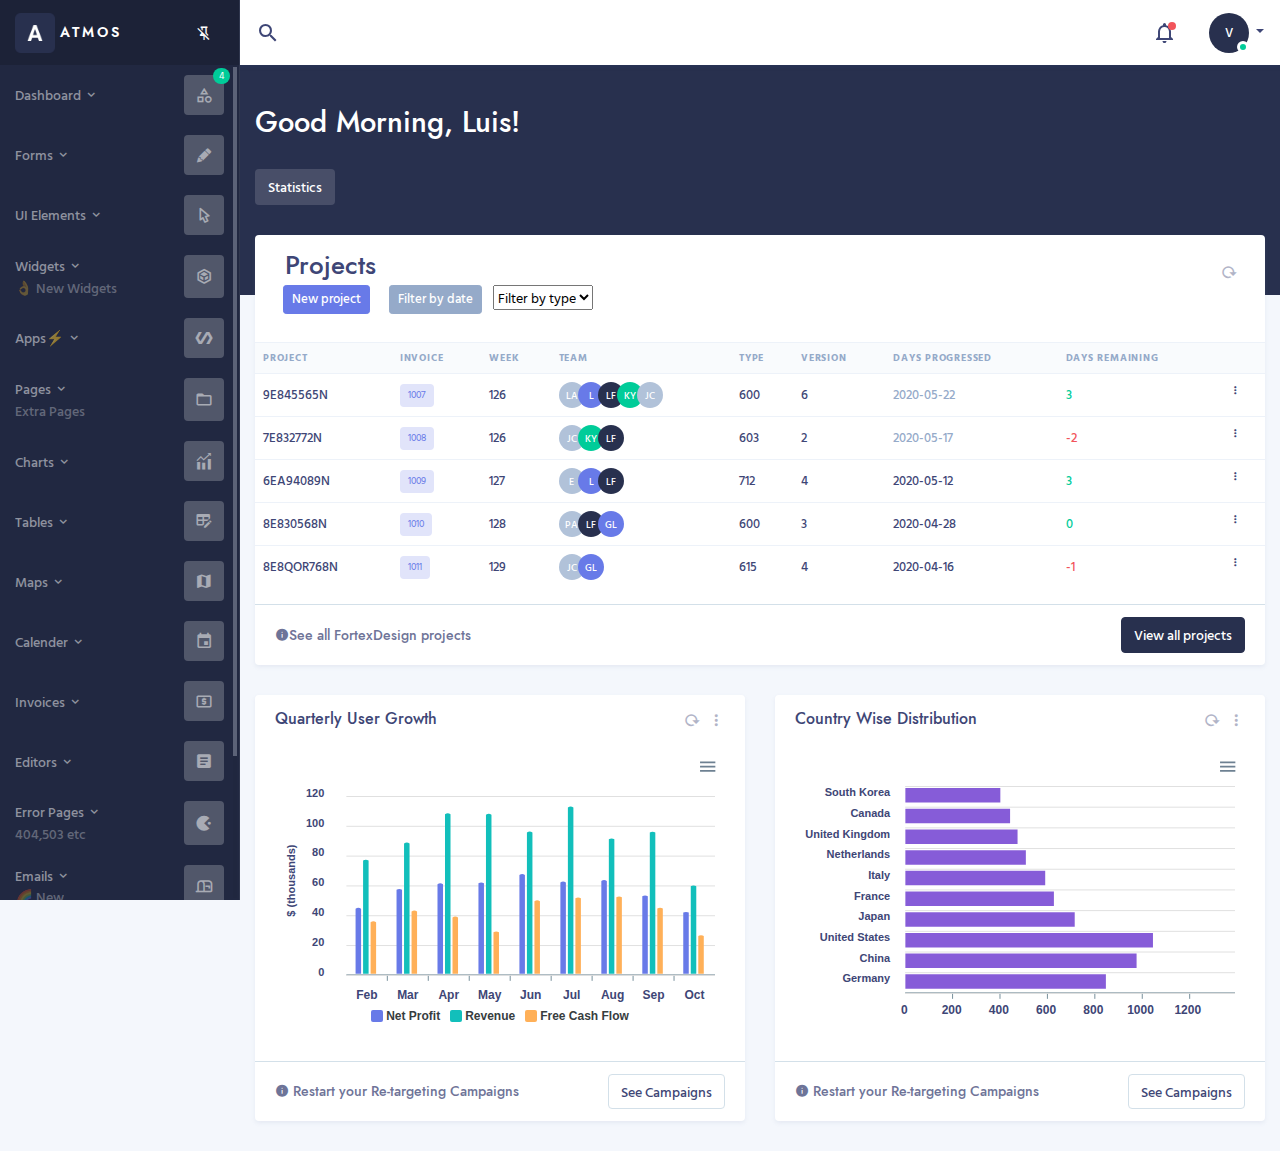
==== commit 926092d5: "Cambios con la mayoria de lo que pidio luis" ====
--- a/index.html
+++ b/index.html
@@ -25,10 +25,11 @@
 <!--Bootstrap + atmos Admin CSS-->
 <link rel="stylesheet" type="text/css" href="assets/css/atmos.min.css">
 <!-- Additional library for page -->
+<link rel="stylesheet" type="text/css" href="assets/css/scrollbar.css">
 
 
 </head>
-<body class="sidebar-pinned page-home">
+<body class="sidebar-pinned page-home js-scrollbar" >
 <aside class="admin-sidebar">
     <div class="admin-sidebar-brand">
         <!-- begin sidebar branding-->
@@ -44,7 +45,7 @@
     </div>
     <div class="admin-sidebar-wrapper js-scrollbar">
         <ul class="menu">
-            <li class="menu-item active ">
+            <li class="menu-item">
                 <a href="#" class="open-dropdown menu-link">
                         <span class="menu-label">
                                                 <span class="menu-name">Dashboard
@@ -1316,9 +1317,7 @@
                     </div>
                 </a>
                 <div class="dropdown-menu  dropdown-menu-right"   >
-                    <a class="dropdown-item" href="#">  Add Account
-                    </a>
-                    <a class="dropdown-item" href="#">  Reset Password</a>
+                    <a class="dropdown-item" href="#">  My Account</a>
                     <a class="dropdown-item" href="#">  Help </a>
                     <div class="dropdown-divider"></div>
                     <a class="dropdown-item" href="#"> Logout</a>
@@ -1335,252 +1334,75 @@
 
                 <div class="col-12 text-white p-t-40 p-b-90">
 
-                    <h4 class="  "><span class="btn btn-white-translucent"><i
-                                    class="mdi mdi-shape-circle-plus "></i></span> <span class="js-greeting"></span>,
-                        Luis!</h4>
-                    <p class="opacity-75 ">
-                        Lorem ipsum dolor sit amet, consectetur adipisicing elit. Ad corporis dolores <br> doloribus
-                        esse et iste laboriosam maiores maxime, mollitia nisi numquam omnis praesentium provident quam
-                        quasi quia quisquam recusandae vel.
-                    </p>
-                    <a href="#" class="btn btn-white-translucent">View Reports</a>
-
+                    <h2 class="  "><span class="js-greeting"></span>,
+                        Luis!
+                    </h2><br>
+                    <a href="#" class="btn btn-white-translucent" data-toggle="modal" data-target="#slideLeftModalclient">Statistics</a>
                 </div>
+               
             </div>
         </div>
         <div class="container-fluid pull-up">
-            <div class="row">
-                <div class="col m-b-30">
-                    <div class="card ">
-                        <div class="   text-center card-body">
-                            <div class="text-success   ">
-                                <div class="avatar avatar-sm ">
-                                    <span class="avatar-title rounded-circle badge-soft-success"><i
-                                                class="mdi mdi-library-books mdi-18px"></i> </span>
-
-                                </div><br><br>
-                                <!-- <h6 class="m-t-5 m-b-0"> 19%</h6> -->
-                            </div>
-
-
-                            <div class=" text-center">
-                                <h3>900</h3>
-                            </div>
-                            <div class="text-overline ">
-                              Total projects
-                            </div>
-                        </div>
-                    </div>
-                </div>
-                <div class="col m-b-30">
-                    <div class="card ">
-                        <div class="   text-center card-body">
-                            <div class="text-danger   ">
-                                <div class="avatar avatar-sm ">
-                                    <span class="avatar-title rounded-circle badge-soft-danger"><i
-                                                class="mdi mdi-progress-upload mdi-18px"></i> </span>
-
-                                </div>
-                                <h6 class="m-t-5 m-b-0"> 10.7%</h6>
-                            </div>
-
-
-                            <div class=" text-center">
-                                <h3>15</h3>
-                            </div>
-                            <div class="text-overline ">
-                                PROJECTS IN PROGRESS
-                            </div>
-                        </div>
-                    </div>
-                </div>
-                <div class="col m-b-30">
-                    <div class="card ">
-                        <div class="   text-center card-body">
-                            <div class="text-warning   ">
-                                <div class="avatar avatar-sm ">
-                                    <span class="avatar-title rounded-circle badge-soft-warning"><i
-                                                class="mdi mdi-eye-outline mdi-18px"></i> </span>
-
-                                </div>
-                                <h6 class="m-t-5 m-b-0"> 2.14%</h6>
-                            </div>
-
-
-                            <div class=" text-center">
-                                <h3> 3 </h3>
-                            </div>
-                            <div class="text-overline ">
-                            REVISIONS
-                            </div>
-                        </div>
-                    </div>
-                </div>
-                <div class="col m-b-30">
-                    <div class="card ">
-                        <div class="   text-center card-body">
-                            <div class="text-info   ">
-                                <div class="avatar avatar-sm ">
-                                    <span class="avatar-title rounded-circle badge-soft-info"><i
-                                                class="mdi mdi-lead-pencil mdi-18px"></i> </span>
-
-                                </div>
-                                <h6 class="m-t-5 m-b-0"> 1.42%</h6>
-                            </div>
-
-
-                            <div class=" text-center">
-                                <h3>2</h3>
-                            </div>
-                            <div class="text-overline ">
-                                RE-DESIGNS
-                            </div>
-                        </div>
-                    </div>
-                </div>
-                <div class="col d-lg-block d-none m-b-30">
-                    <div class="card ">
-                        <div class="   text-center card-body">
-                            <div class="text-danger   ">
-                                <div class="avatar avatar-sm ">
-                                    <span class="avatar-title rounded-circle badge-soft-danger"><i
-                                                class="mdi mdi-cash-refund mdi-18px"></i> </span>
-
-                                </div>
-                                <h6 class="m-t-5 m-b-0"> 8%</h6>
-                            </div>
-
-
-                            <div class=" text-center">
-                                <h3>63</h3>
-                            </div>
-                            <div class="text-overline ">
-                                work receivable
-                            </div>
-                        </div>
-                    </div>
-                </div>
-                <div class="col visible-xlg m-b-30">
-                    <div class="card">
-                        <div class="   text-center card-body">
-                            <div class="text-success   ">
-                                <div class="avatar avatar-sm ">
-                                    <span class="avatar-title rounded-circle badge-soft-success"><i
-                                                class="mdi mdi-arrow-up-bold mdi-18px"></i> </span>
-
-                                </div>
-                                <h6 class="m-t-5 m-b-0"> 85%</h6>
-                            </div>
-
-
-                            <div class=" text-center">
-                                <h3>$82,580 </h3>
-                            </div>
-                            <div class="text-overline ">
-                                mobile ads
-                            </div>
-                        </div>
-                    </div>
-                </div>
-
-            </div>
-
-
-            <div class="row">
-                <div class="col-lg-6  m-b-30">
-                    <div class="card">
-                        <div class="card-header">
-                            <div class="card-title">Quarterly User Growth</div>
-
-                            <div class="card-controls">
-
-                                <a href="#" class="js-card-refresh icon"> </a>
-                                <div class="dropdown">
-                                    <a href="#" data-toggle="dropdown" aria-haspopup="true" aria-expanded="false"> <i
-                                                class="icon mdi  mdi-dots-vertical"></i> </a>
-
-                                    <div class="dropdown-menu dropdown-menu-right">
-                                        <button class="dropdown-item" type="button">Action</button>
-                                        <button class="dropdown-item" type="button">Another action</button>
-                                        <button class="dropdown-item" type="button">Something else here</button>
-                                    </div>
-                                </div>
-                            </div>
-
-                        </div>
-                        <div class="card-body">
-                            <div id="chart-01"></div>
-                        </div>
-                        <div class="">
-                        </div>
-                        <div class="card-footer">
-                            <div class="d-flex  justify-content-between">
-                                <h6 class="m-b-0 my-auto"><span class="opacity-75"> <i class="mdi mdi-information"></i> Restart your Re-targeting Campaigns</span>
-                                </h6>
-                                <a href="#!" class="btn btn-white shadow-none">See Campaigns</a>
-                            </div>
-                        </div>
-                    </div>
-                </div>
-                <div class="col-lg-6  m-b-30">
-                    <div class="card">
-                        <div class="card-header">
-                            <div class="card-title">Country Wise Distribution</div>
-
-                            <div class="card-controls">
-
-                                <a href="#" class="js-card-refresh icon"> </a>
-                                <div class="dropdown">
-                                    <a href="#" data-toggle="dropdown" aria-haspopup="true" aria-expanded="false"> <i
-                                                class="icon mdi  mdi-dots-vertical"></i> </a>
-
-                                    <div class="dropdown-menu dropdown-menu-right">
-                                        <button class="dropdown-item" type="button">Action</button>
-                                        <button class="dropdown-item" type="button">Another action</button>
-                                        <button class="dropdown-item" type="button">Something else here</button>
-                                    </div>
-                                </div>
-                            </div>
-
-                        </div>
-                        <div class="card-body">
-
-
-                            <div id="chart-02"></div>
-                        </div>
-                        <div class="">
-                        </div>
-                        <div class="card-footer">
-                            <div class="d-flex  justify-content-between">
-                                <h6 class="m-b-0 my-auto"><span class="opacity-75"> <i class="mdi mdi-information"></i> Restart your Re-targeting Campaigns</span>
-                                </h6>
-                                <a href="#!" class="btn btn-white shadow-none">See Campaigns</a>
-                            </div>
-                        </div>
-                    </div>
-                </div>
-            </div>
+            
             <div class="row">
                 <div class="col-lg-12 m-b-30">
                     <div class="card">
                         <div class="card-header">
-                            <div class="card-title">User Renewals</div>
-
-                            <div class="card-controls">
-
-                                <a href="#" class="js-card-refresh icon"> </a>
-                                <div class="dropdown">
-                                    <a href="#" data-toggle="dropdown" aria-haspopup="true" aria-expanded="false"> <i
-                                                class="icon mdi  mdi-dots-vertical"></i> </a>
-
-                                    <div class="dropdown-menu dropdown-menu-right">
-                                        <button class="dropdown-item" type="button">Action</button>
-                                        <button class="dropdown-item" type="button">Another action</button>
-                                        <button class="dropdown-item" type="button">Something else here</button>
-                                    </div>
-                                </div>
-                            </div>
-
+                            <div class="row">
+                                <div class="col-lg-12">
+                                    <div class="card-title m-l-10" style="font-size:1.6rem;">Projects</div>
+                                        <div class="card-controls">
+
+                                            <a href="#" class="js-card-refresh icon"> </a>
+                                    </div>
+                                </div>
+                                <div class="col-lg-12">
+                                    <button type="button" class="btn  btn-sm m-t-1 ml-2 mr-2 btn-primary" data-toggle="modal"
+                                    data-target=".bd-example-modal-sm">New project</button>
+                                    <div class="modal fade bd-example-modal-sm"  tabindex="-1" role="dialog"
+                                     aria-labelledby="mySmallModalLabel" aria-hidden="true">
+                                    <div class="modal-dialog modal-dialog-centered modal-sm" role="document">
+                                        <div class="modal-content">
+                                            <button type="button" class="close" data-dismiss="modal"
+                                                        aria-label="Close">
+                                                    <span aria-hidden="true">&times;</span>
+                                            </button>
+                                            <div class="modal-body">
+                                                <h3>Let´sprocces a new work request</h3>
+                                                <p>
+                                                    Please copy the original work request email
+                                                </p>
+                                                <div class="input-group">
+                                                    <div class="input-group-prepend">
+                                                        <span class="input-group-text"></span>
+                                                    </div>
+                                                    <textarea class="form-control" aria-label="With textarea" id="inputAddress"></textarea>
+                                                </div>
+                                            </div>
+                                            <div class="modal-footer">
+                                                <button type="button" class="btn btn-secondary" data-dismiss="modal">
+                                                    Close
+                                                </button>
+                                                <button type="button" class="btn btn-primary">Create</button>
+                                            </div>
+                                        </div>
+                                    </div>
+                                </div>
+                                    <button type="button" class="btn  btn-sm m-t-1 ml-2 mr-2 btn-secondary">Filter by date</button>
+                                    <select classby="form-control btn-secondary">
+                                        <option selected>Filter by type</option>
+                                        <option>600</option>
+                                        <option>603</option>
+                                        <option>615</option>
+                                        <option>712</option>
+                                        <option>nnn</option>
+                                    </select>
+                                    <div class="">
+                                        <div class="form-group floating-label show-label col-md-4"></div>
+                                        
+                                    </div>
+                                </div>
+                            </div>
                         </div>
 
                         <div class="table-responsive">
@@ -1593,15 +1415,17 @@
                                     <th>Week</th>
                                     <th>Team</th>
                                     <th>Type</th>
-                                    <th>Versions</th>
-                                    <th class="text-center">Actions</th>
+                                    <th>Version</th>
+                                    <th>Days Progressed</th>
+                                    <th>Days Remaining</th>
+                                    <th class="align-items-right"></th></th>
                                 </tr>
                                 </thead>
                                 <tbody>
                                     <tr>
                                         <td class="align-middle">9E845565N</td>
     
-                                        <td class="align-middle"><span class="badge badge-soft-success badge-light">1007</span>
+                                        <td class="align-middle"><span class="badge badge-soft-primary badge-light">1007</span>
                                         </td>
                                         <td class="align-middle">126</td>
                                         <!-- <td class="align-middle">
@@ -1630,15 +1454,30 @@
     
                                             </div>
                                         </td>
-                                        <td class="align-middle">MCI</td>
+                                        <td class="align-middle">600</td>
                                         <td class="align-middle">6</td>
-                                        <td class="text-center align-middle"><a class="btn btn-primary btn-sm" href="#">
-                                                Go to project</a></td>
+                                        <td class="align-middle text-secondary">2020-05-22</td>
+                                        <td class="align-middle text-success">3</td>
+                                        </td>
+                                        <td>
+                                            <div class="dropdown">
+                                                <a href="#" data-toggle="dropdown" aria-haspopup="true" aria-expanded="false"> <i
+                                                            class="icon mdi  mdi-dots-vertical"></i> </a>
+            
+                                                <div class="dropdown-menu dropdown-menu-right">
+                                                    <a class="dropdown-item" type="button" href="project.html">Go to project</a>
+                                                    <button class="dropdown-item" type="button" data-toggle="modal"
+                                                    data-target="#exampleModalCenter">Assign project</button>
+                                                    <button class="dropdown-item" type="button">Edit project</button>
+                                                    <button class="dropdown-item" type="button" data-toggle="modal" data-target="#modalConfirmation">Delete project</button>
+                                                </div>
+                                            </div>
+                                        </td>
                                     </tr>
                                     <tr>
                                         <td class="align-middle">7E832772N</td>
     
-                                        <td class="align-middle"><span class="badge badge-soft-warning badge-light">1008</span>
+                                        <td class="align-middle"><span class="badge badge-soft-primary badge-light">1008</span>
                                         </td>
                                         <td class="align-middle">126</td>
                                         <!-- <td class="align-middle">
@@ -1662,15 +1501,30 @@
     
                                             </div>
                                         </td>
-                                        <td class="align-middle">DPI</td>
+                                        <td class="align-middle">603</td>
                                         <td class="align-middle">2</td>
-                                        <td class="text-center align-middle"><a class="btn btn-primary btn-sm" href="#">
-                                                Go to project</a></td>
+                                        <td class="align-middle text-secondary">2020-05-17</td>
+                                        <td class="align-middle text-danger">-2</td>
+                                        </td>
+                                        <td>
+                                            <div class="dropdown">
+                                                <a href="#" data-toggle="dropdown" aria-haspopup="true" aria-expanded="false"> <i
+                                                            class="icon mdi  mdi-dots-vertical"></i> </a>
+            
+                                                <div class="dropdown-menu dropdown-menu-right">
+                                                    <a class="dropdown-item" type="button" href="project.html">Go to project</a>
+                                                    <button class="dropdown-item" type="button" data-toggle="modal"
+                                                 data-target="#exampleModalCenter">Assign project</button>
+                                                    <button class="dropdown-item" type="button">Edit project</button>
+                                                    <button class="dropdown-item" type="button" data-toggle="modal" data-target="#modalConfirmation">Delete project</button>
+                                                </div>
+                                            </div>
+                                        </td>
                                     </tr>
                                     <tr>
                                         <td class="align-middle">6EA94089N</td>
     
-                                        <td class="align-middle"><span class="badge badge-soft-warning badge-light">1009</span>
+                                        <td class="align-middle"><span class="badge badge-soft-primary badge-light">1009</span>
                                         </td>
                                         <td class="align-middle">127</td>
                                         <!-- <td class="align-middle">
@@ -1693,15 +1547,29 @@
     
                                             </div>
                                         </td>
-                                        <td class="align-middle">MCI</td>
+                                        <td class="align-middle">712</td>
                                         <td class="align-middle">4</td>
-                                        <td class="text-center align-middle"><a class="btn btn-primary btn-sm" href="#">
-                                                Go to project</a></td>
+                                        <td class="align-middle">2020-05-12</td>
+                                        <td class="align-middle text-success">3</td>
+                                        </td>
+                                        <td>
+                                            <div class="dropdown">
+                                                <a href="#" data-toggle="dropdown" aria-haspopup="true" aria-expanded="false"> <i
+                                                            class="icon mdi  mdi-dots-vertical"></i> </a>
+            
+                                                <div class="dropdown-menu dropdown-menu-right">
+                                                    <button class="dropdown-item" type="button" data-toggle="modal"
+                                                      data-target="#exampleModalCenter">Assign project</button>
+                                                    <button class="dropdown-item" type="button" data-toggle="modal" data-target="#modal_editar_pj">Edit project</button>
+                                                    <button class="dropdown-item" type="button" data-toggle="modal" data-target="#modalConfirmation">Delete project</button>
+                                                </div>
+                                            </div>
+                                        </td>
                                     </tr>
                                     <tr>
                                         <td class="align-middle">8E830568N</td>
     
-                                        <td class="align-middle"><span class="badge badge-soft-success badge-light">1010</span>
+                                        <td class="align-middle"><span class="badge badge-soft-primary badge-light">1010</span>
                                         </td>
                                         <td class="align-middle">128</td>
                                         <!-- <td class="align-middle">
@@ -1725,25 +1593,159 @@
     
                                             </div>
                                         </td>
-                                        <td class="align-middle">COX</td>
+                                        <td class="align-middle">600</td>
                                         <td class="align-middle">3</td>
-                                        <td class="text-center align-middle"><a class="btn btn-primary btn-sm" href="#">
-                                                Go to project</a></td>
+                                        <td class="align-middle">2020-04-28</td>
+                                        <td class="align-middle text-success">0</td>
+                                        </td>
+                                        <td>
+                                            <div class="dropdown">
+                                                <a href="#" data-toggle="dropdown" aria-haspopup="true" aria-expanded="false"> <i
+                                                            class="icon mdi  mdi-dots-vertical"></i> </a>
+            
+                                                <div class="dropdown-menu dropdown-menu-right">
+                                                    <a class="dropdown-item" type="button" href="project.html">Go to project</a>
+                                                    <button class="dropdown-item" type="button" data-toggle="modal"
+                                data-target="#exampleModalCenter">Assign project</button>
+                                                    <button class="dropdown-item" type="button">Edit project</button>
+                                                    <button class="dropdown-item" type="button" data-toggle="modal" data-target="#modalConfirmation">Delete project</button>
+                                                </div>
+                                            </div>
+                                        </td>
                                     </tr>
-
+                                    <tr>
+                                        <td class="align-middle">8E8QOR768N</td>
+    
+                                        <td class="align-middle"><span class="badge badge-soft-primary badge-light">1011</span>
+                                        </td>
+                                        <td class="align-middle">129</td>
+                                        <!-- <td class="align-middle">
+                                            <div class="progress">
+                                                <div class="progress-bar" style="width: 12%"></div>
+                                            </div>
+                                        </td> -->
+                                        <td>
+                                            <div class="avatar-group align-items-center">
+    
+                                                <div class="avatar avatar-xs">
+                                                    <span class="avatar-title rounded-circle">JC</span>
+                                                </div>
+                                                <div class="avatar avatar-xs">
+                                                    <span class="avatar-title bg-primary rounded-circle">GL</span>
+                                                </div>
+                                                                                          
+    
+                                            </div>
+                                        </td>
+                                        <td class="align-middle">615</td>
+                                        <td class="align-middle">4</td>
+                                        <td class="align-middle">2020-04-16</td>
+                                        <td class="align-middle text-danger">-1</td>
+                                        </td>
+                                        <td>
+                                            <div class="dropdown">
+                                                <a href="#" data-toggle="dropdown" aria-haspopup="true" aria-expanded="false"> <i
+                                                            class="icon mdi  mdi-dots-vertical"></i> </a>
+            
+                                                <div class="dropdown-menu dropdown-menu-right">
+                                                    <a class="dropdown-item" type="button" href="project.html">Go to project</a>
+                                                    <button class="dropdown-item" type="button" data-toggle="modal"
+                                data-target="#exampleModalCenter">Assign project</button>
+                                                    <button class="dropdown-item" type="button">Edit project</button>
+                                                    <button class="dropdown-item" type="button" data-toggle="modal" data-target="#modalConfirmation">Delete project</button>
+                                                </div>
+                                            </div>
+                                        </td>
+                                    </tr>      
                                 </tbody>
                             </table>
 
                         </div>
                         <div class="card-footer">
                             <div class="d-flex  justify-content-between">
-                                <h6 class="m-b-0 my-auto"><span class="opacity-75"> <i class="mdi mdi-information"></i>ee all FortexDesign projects</span>
+                                <h6 class="m-b-0 my-auto"><span class="opacity-75"> <i class="mdi mdi-information"></i>See all FortexDesign projects</span>
                                 </h6>
-                                <a href="#!" class="btn btn-dark">View all projects</a>
+                                <a href="table_projects.html" class="btn btn-dark">View all projects</a>
                             </div>
                         </div>
                     </div>
                 </div>
+
+                <div class="col-lg-6  m-b-30">
+                    <div class="card">
+                        <div class="card-header">
+                            <div class="card-title">Quarterly User Growth</div>
+
+                            <div class="card-controls">
+
+                                <a href="#" class="js-card-refresh icon"> </a>
+                                <div class="dropdown">
+                                    <a href="#" data-toggle="dropdown" aria-haspopup="true" aria-expanded="false"> <i
+                                                class="icon mdi  mdi-dots-vertical"></i> </a>
+
+                                    <div class="dropdown-menu dropdown-menu-right">
+                                        <button class="dropdown-item" type="button">Action</button>
+                                        <button class="dropdown-item" type="button">Another action</button>
+                                        <button class="dropdown-item" type="button">Something else here</button>
+                                    </div>
+                                </div>
+                            </div>
+
+                        </div>
+                        <div class="card-body">
+                            <div id="chart-01"></div>
+                        </div>
+                        <div class="">
+                        </div>
+                        <div class="card-footer">
+                            <div class="d-flex  justify-content-between">
+                                <h6 class="m-b-0 my-auto"><span class="opacity-75"> <i class="mdi mdi-information"></i> Restart your Re-targeting Campaigns</span>
+                                </h6>
+                                <a href="#!" class="btn btn-white shadow-none">See Campaigns</a>
+                            </div>
+                        </div>
+                    </div>
+                </div>
+                <div class="col-lg-6  m-b-30">
+                    <div class="card">
+                        <div class="card-header">
+                            <div class="card-title">Country Wise Distribution</div>
+
+                            <div class="card-controls">
+
+                                <a href="#" class="js-card-refresh icon"> </a>
+                                <div class="dropdown">
+                                    <a href="#" data-toggle="dropdown" aria-haspopup="true" aria-expanded="false"> <i
+                                                class="icon mdi  mdi-dots-vertical"></i> </a>
+
+                                    <div class="dropdown-menu dropdown-menu-right">
+                                        <button class="dropdown-item" type="button">Action</button>
+                                        <button class="dropdown-item" type="button">Another action</button>
+                                        <button class="dropdown-item" type="button">Something else here</button>
+                                    </div>
+                                </div>
+                            </div>
+
+                        </div>
+                        <div class="card-body">
+
+
+                            <div id="chart-02"></div>
+                        </div>
+                        <div class="">
+                        </div>
+                        <div class="card-footer">
+                            <div class="d-flex  justify-content-between">
+                                <h6 class="m-b-0 my-auto"><span class="opacity-75"> <i class="mdi mdi-information"></i> Restart your Re-targeting Campaigns</span>
+                                </h6>
+                                <a href="#!" class="btn btn-white shadow-none">See Campaigns</a>
+                            </div>
+                        </div>
+                    </div>
+                </div>
+            </div>
+            <div class="row">
+                
                 <!-- <div class="col-lg-4 m-b-30">
                     <div class="card ">
                         <div class="card-header">
@@ -2093,7 +2095,266 @@
     </div>
 </div>
 
-
+ <!-- Modal -->
+ <div class="modal fade modal-slide-left" id="slideLeftModalclient" tabindex="-1" role="dialog"
+ aria-labelledby="slideLeftModalLabel" aria-hidden="true">
+<div class="modal-dialog" role="document">
+    <div class="modal-content">
+        <div class="modal-header">
+            <h5 class="modal-title" id="slideLeftModalLabel">Statistics</h5>
+            <button type="button" class="close" data-dismiss="modal"
+                    aria-label="Close">
+                <span aria-hidden="true">&times;</span>
+            </button>
+        </div>
+        <div class="modal-body">
+            <div class="row">
+                <div class="col-sm-6 m-b-30">
+                    <div class="card ">
+                        <div class="   text-center card-body">
+                            <div class="text-success   ">
+                                <div class="avatar avatar-sm ">
+                                    <span class="avatar-title rounded-circle badge-soft-success"><i
+                                                class="mdi mdi-library-books mdi-18px"></i> </span>
+
+                                </div><br><br>
+                                <!-- <h6 class="m-t-5 m-b-0"> 19%</h6> -->
+                            </div>
+
+
+                            <div class=" text-center">
+                                <h3>900</h3>
+                            </div>
+                            <div class="text-overline ">
+                              Total projects
+                            </div>
+                        </div>
+                    </div>
+                </div>
+                <div class="col-sm-6 m-b-30">
+                    <div class="card ">
+                        <div class="   text-center card-body">
+                            <div class="text-danger   ">
+                                <div class="avatar avatar-sm ">
+                                    <span class="avatar-title rounded-circle badge-soft-danger"><i
+                                                class="mdi mdi-progress-upload mdi-18px"></i> </span>
+
+                                </div>
+                                <h6 class="m-t-5 m-b-0"> 10.7%</h6>
+                            </div>
+
+
+                            <div class=" text-center">
+                                <h3>15</h3>
+                            </div>
+                            <div class="text-overline ">
+                                PROJECTS IN PROGRESS
+                            </div>
+                        </div>
+                    </div>
+                </div>
+                <div class="col-sm-6 m-b-30">
+                    <div class="card ">
+                        <div class="   text-center card-body">
+                            <div class="text-warning   ">
+                                <div class="avatar avatar-sm ">
+                                    <span class="avatar-title rounded-circle badge-soft-warning"><i
+                                                class="mdi mdi-eye-outline mdi-18px"></i> </span>
+
+                                </div>
+                                <h6 class="m-t-5 m-b-0"> 2.14%</h6>
+                            </div>
+
+
+                            <div class=" text-center">
+                                <h3> 3 </h3>
+                            </div>
+                            <div class="text-overline ">
+                            REVISIONS
+                            </div>
+                        </div>
+                    </div>
+                </div>
+                <div class="col-sm-6 m-b-30">
+                    <div class="card ">
+                        <div class="   text-center card-body">
+                            <div class="text-info   ">
+                                <div class="avatar avatar-sm ">
+                                    <span class="avatar-title rounded-circle badge-soft-info"><i
+                                                class="mdi mdi-lead-pencil mdi-18px"></i> </span>
+
+                                </div>
+                                <h6 class="m-t-5 m-b-0"> 1.42%</h6>
+                            </div>
+
+
+                            <div class=" text-center">
+                                <h3>2</h3>
+                            </div>
+                            <div class="text-overline ">
+                                RE-DESIGNS
+                            </div>
+                        </div>
+                    </div>
+                </div>
+                <div class="col-sm-6 m-b-30">
+                    <div class="card ">
+                        <div class="   text-center card-body">
+                            <div class="text-danger   ">
+                                <div class="avatar avatar-sm ">
+                                    <span class="avatar-title rounded-circle badge-soft-danger"><i
+                                                class="mdi mdi-cash-refund mdi-18px"></i> </span>
+
+                                </div>
+                                <h6 class="m-t-5 m-b-0"> 8%</h6>
+                            </div>
+
+
+                            <div class=" text-center">
+                                <h3>63</h3>
+                            </div>
+                            <div class="text-overline ">
+                                work receivable
+                            </div>
+                        </div>
+                    </div>
+                </div>
+            </div>
+        </div>
+        <div class="modal-footer">
+            <button type="button" class="btn btn-primary" data-dismiss="modal">
+                Close
+            </button>
+        </div>
+    </div>
+</div>
+</div>
+
+<!-- Modal -->
+<div class="modal fade" id="exampleModalCenter" tabindex="-1" role="dialog"
+aria-labelledby="exampleModalCenterTitle" aria-hidden="true">
+<div class="modal-dialog modal-dialog-centered" role="document">
+   <div class="modal-content">
+       <div class="modal-header">
+           <h5 class="modal-title" id="exampleModalCenterTitle">Assign</h5>
+           <button type="button" class="close" data-dismiss="modal"
+                   aria-label="Close">
+               <span aria-hidden="true">&times;</span>
+           </button>
+       </div>
+       <div class="modal-body">
+        <div class="align-items-center">
+            <div class="avatar avatar-lg m-all-10">
+                <img src="assets/img/users/user-3.jpg" alt="..." class="avatar-img rounded">
+                <button class="btn btn-md btn-primary m-t-10 ceneter">Assign</button>
+            </div>
+            <div class="avatar avatar-lg m-all-10">
+                <img src="assets/img/users/user-3.jpg" alt="..." class="avatar-img rounded">
+                <button class="btn btn-md btn-primary m-t-10 ceneter">Assign</button>
+            </div>
+            <div class="avatar avatar-lg m-all-10">
+                <img src="assets/img/users/user-3.jpg" alt="..." class="avatar-img rounded">
+                <button class="btn btn-md btn-primary m-t-10 ceneter">Assign</button>
+            </div>
+            <div class="avatar avatar-lg m-all-10">
+                <img src="assets/img/users/user-3.jpg" alt="..." class="avatar-img rounded">
+                <button class="btn btn-md btn-primary m-t-10 ceneter">Assign</button>
+            </div>
+
+        </div>
+       </div>
+       <div class="modal-footer">
+           <button type="button" class="btn btn-secondary" data-dismiss="modal">
+               Close
+           </button>
+           <button type="button" class="btn btn-primary">Save changes</button>
+       </div>
+   </div>
+</div>
+</div>
+
+<div class="modal fade "   id="modalConfirmation" data-backdrop="static"  tabindex="-1" role="dialog"
+                                        aria-hidden="true">
+                                    <div class="modal-dialog  modal-dialog-centered" role="document">
+                                        <div class="modal-content">
+                                            <button type="button" class="close" data-dismiss="modal" aria-label="Close">
+                                                <span aria-hidden="true">&times;</span>
+                                            </button>
+                                            <div class="modal-body">
+                                                <div class="px-3 pt-3 text-center">
+                                                    <div class="event-type warning">
+                                                        <div class="event-indicator ">
+                                                            <i class="mdi mdi-exclamation text-white" style="font-size: 60px"></i>
+                                                        </div>
+                                                    </div>
+                                                    <h3 class="pt-3">Are you sure?</h3>
+                                                    <p class="text-muted">
+                                                        Action will delete  all of your devices
+                                                    </p>
+
+                                                </div>
+                                            </div>
+                                            <div class="modal-footer ">
+                                                <a href="#" class="btn btn-primary" data-dismiss="modal" aria-label="Close" >Okay</a>
+                                                <a href="#" class="btn btn-secondary" data-dismiss="modal" aria-label="Close" >cancel</a>
+                                            </div>
+                                        </div>
+                                    </div>
+</div>
+
+<!-- Modal -->
+<div class="modal fade" id="modal_editar_pj" tabindex="-1" role="dialog"
+aria-labelledby="exampleModalCenterTitle" aria-hidden="true">
+<div class="modal-dialog modal-dialog-centered" role="document">
+   <div class="modal-content">
+       <div class="modal-header">
+           <h5 class="modal-title" id="exampleModalCenterTitle">PROJECT: 6EA94089N
+           <button type="button" class="close" data-dismiss="modal"
+                   aria-label="Close">
+               <span aria-hidden="true">&times;</span>
+           </button>
+       </div>
+       <div class="modal-body">
+           <form>
+            <div class="form-group">
+                <label for="inputAddress">Project Name</label>
+                <input type="text" class="form-control" id="inputAddress" placeholder="">
+            </div>
+   
+            <label for="inputAddress">Project type</label>
+            <select class="form-control">
+                <option disabled selected>Type</option>
+                <option>MCI</option>
+                <option>FTTP</option>
+                <option>COX</option>
+                <option>DPI</option>
+            </select>
+
+            <div class="form-group">
+                <label for="inputAddress">Address</label>
+                <input type="text" class="form-control" id="inputAddress" placeholder="">
+            </div>
+
+            <label for="inputAddress">Company</label>
+            <select class="form-control">
+                <option disabled selected>Company</option>
+                <option>COMPANY A</option>
+                <option>COMPANY B</option>
+                <option>COMPANY C</option>
+                <option>COMPANY D</option>
+            </select>
+
+           </form>
+       </div>
+       <div class="modal-footer">
+           <button type="button" class="btn btn-secondary" data-dismiss="modal">
+               Close
+           </button>
+           <button type="button" class="btn btn-primary">Save changes</button>
+       </div>
+   </div>
+</div>
+</div>
 <script src="assets/vendor/jquery/jquery.min.js"></script>
 <script src="assets/vendor/jquery-ui/jquery-ui.min.js"></script>
 <script src="assets/vendor/popper/popper.js"></script>
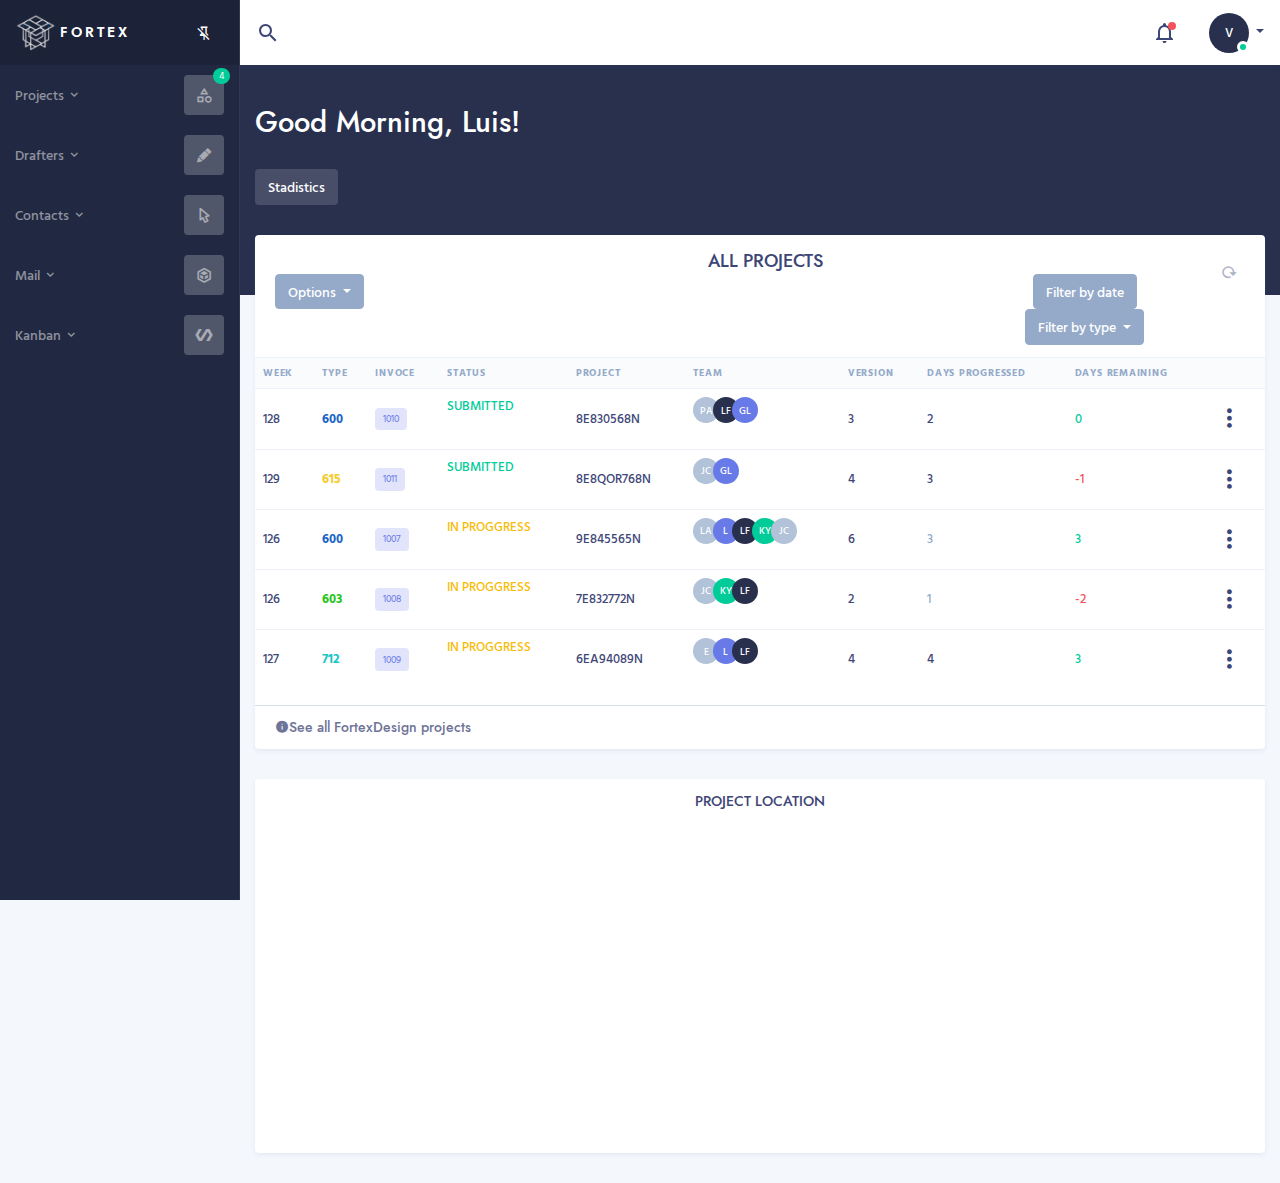
==== commit 489caa94: "Merge pull request #4 from kygonzalez/feature-yuliana" ====
--- a/index.html
+++ b/index.html
@@ -1,1752 +1,976 @@
 <!DOCTYPE html>
 <html lang="en">
+
 <head>
     <meta charset="UTF-8">
-<meta content="width=device-width, initial-scale=1, maximum-scale=1, user-scalable=0" name="viewport">
-<meta name="apple-mobile-web-app-capable" content="yes">
-<meta name="apple-touch-fullscreen" content="yes">
-<meta name="apple-mobile-web-app-status-bar-style" content="default">
-<title>Atmos Admin Panel- Bootstrap 4 Based Admin Panel</title>
-<link rel="icon" type="image/x-icon" href="assets/img/logo.png"/>
-<link rel="icon" href="assets/img/logo.png" type="image/png" sizes="16x16">
-<link rel="stylesheet" href="assets/vendor/pace/pace.css">
-<script src="assets/vendor/pace/pace.min.js"></script>
-<!--vendors-->
-<link rel="stylesheet" type="text/css" href="assets/vendor/bootstrap-datepicker/css/bootstrap-datepicker3.min.css">
-<link rel="stylesheet" type="text/css" href="assets/vendor/jquery-scrollbar/jquery.scrollbar.css">
-<link rel="stylesheet" href="assets/vendor/select2/css/select2.min.css">
-<link rel="stylesheet" href="assets/vendor/jquery-ui/jquery-ui.min.css">
-<link rel="stylesheet" href="assets/vendor/daterangepicker/daterangepicker.css">
-<link rel="stylesheet" href="assets/vendor/timepicker/bootstrap-timepicker.min.css">
-<link href="https://fonts.googleapis.com/css?family=Hind+Vadodara:400,500,600" rel="stylesheet">
-<link rel="stylesheet" href="assets/fonts/jost/jost.css">
-<!--Material Icons-->
-<link rel="stylesheet" type="text/css" href="assets/fonts/materialdesignicons/materialdesignicons.min.css">
-<!--Bootstrap + atmos Admin CSS-->
-<link rel="stylesheet" type="text/css" href="assets/css/atmos.min.css">
-<!-- Additional library for page -->
-<link rel="stylesheet" type="text/css" href="assets/css/scrollbar.css">
+    <meta content="width=device-width, initial-scale=1, maximum-scale=1, user-scalable=0" name="viewport">
+    <meta name="apple-mobile-web-app-capable" content="yes">
+    <meta name="apple-touch-fullscreen" content="yes">
+    <meta name="apple-mobile-web-app-status-bar-style" content="default">
+    <title>Index - Fortex Design Co</title>
+    <link rel="icon" type="image/x-icon" href="logo_normal.png" />
+    <link rel="icon" href="logo_normal.png" type="image/png" sizes="16x16">
+    <link rel="stylesheet" href="assets/vendor/pace/pace.css">
+    <script src="assets/vendor/pace/pace.min.js"></script>
+    <!--vendors-->
+    <link rel="stylesheet" type="text/css" href="assets/vendor/bootstrap-datepicker/css/bootstrap-datepicker3.min.css">
+    <link rel="stylesheet" type="text/css" href="assets/vendor/jquery-scrollbar/jquery.scrollbar.css">
+    <link rel="stylesheet" href="assets/vendor/select2/css/select2.min.css">
+    <link rel="stylesheet" href="assets/vendor/jquery-ui/jquery-ui.min.css">
+    <link rel="stylesheet" href="assets/vendor/daterangepicker/daterangepicker.css">
+    <link rel="stylesheet" href="assets/vendor/timepicker/bootstrap-timepicker.min.css">
+    <link href="https://fonts.googleapis.com/css?family=Hind+Vadodara:400,500,600" rel="stylesheet">
+    <link rel="stylesheet" href="assets/fonts/jost/jost.css">
+    <!--Material Icons-->
+    <link rel="stylesheet" type="text/css" href="assets/fonts/materialdesignicons/materialdesignicons.min.css">
+    <!--Bootstrap + atmos Admin CSS-->
+    <link rel="stylesheet" type="text/css" href="assets/css/atmos.min.css">
+    <!-- Additional library for page -->
+    <link rel="stylesheet" type="text/css" href="assets/css/scrollbar.css">
 
 
 </head>
-<body class="sidebar-pinned page-home js-scrollbar" >
-<aside class="admin-sidebar">
-    <div class="admin-sidebar-brand">
-        <!-- begin sidebar branding-->
-        <img class="admin-brand-logo" src="assets/img/logo.png" width="40" alt="atmos Logo">
-        <span class="admin-brand-content font-secondary"><a href="index.html">  atmos</a></span>
-        <!-- end sidebar branding-->
-        <div class="ml-auto">
-            <!-- sidebar pin-->
-            <a href="#" class="admin-pin-sidebar btn-ghost btn btn-rounded-circle"></a>
-            <!-- sidebar close for mobile device-->
-            <a href="#" class="admin-close-sidebar"></a>
+
+<body class="sidebar-pinned page-home js-scrollbar">
+    <aside class="admin-sidebar">
+        <div class="admin-sidebar-brand">
+            <!-- begin sidebar branding-->
+            <img class="admin-brand-logo" src="logo_original.png" width="40" alt="atmos Logo">
+            <span class="admin-brand-content font-secondary"><a href="index.html"> Fortex</a></span>
+            <!-- end sidebar branding-->
+            <div class="ml-auto">
+                <!-- sidebar pin-->
+                <a href="#" class="admin-pin-sidebar btn-ghost btn btn-rounded-circle"></a>
+                <!-- sidebar close for mobile device-->
+                <a href="#" class="admin-close-sidebar"></a>
+            </div>
         </div>
-    </div>
-    <div class="admin-sidebar-wrapper js-scrollbar">
-        <ul class="menu">
-            <li class="menu-item">
-                <a href="#" class="open-dropdown menu-link">
+        <div class="admin-sidebar-wrapper js-scrollbar">
+            <ul class="menu">
+                <li class="menu-item">
+                    <a href="#" class="open-dropdown menu-link">
                         <span class="menu-label">
-                                                <span class="menu-name">Dashboard
-                                                    <span class="menu-arrow"></span>
-                                                </span>
-
-                                            </span>
-                    <span class="menu-icon">
-                           <span class="icon-badge badge-success badge badge-pill">4</span>
-                                                 <i class="icon-placeholder mdi mdi-shape-outline "></i>
-                                            </span>
-                </a>
-                <!--submenu-->
-                <ul class="sub-menu">
-
-                    <li class="menu-item ">
-                        <a href="index.html" class=" menu-link">
-                                            <span class="menu-label">
-                                                <span class="menu-name">Dashboard 1</span>
-                                            </span>
-                            <span class="menu-icon">
-                                                <i class="icon-placeholder  mdi mdi-shape-circle-plus ">
-
-                                                </i>
-                                            </span>
-                        </a>
-                    </li>
-                    <li class="menu-item">
-                        <a href="dashboard-02.html" class=" menu-link">
-                                            <span class="menu-label">
-                                                <span class="menu-name">Dashboard 2</span>
-                                            </span>
-                            <span class="menu-icon">
-                                                <i class="icon-placeholder mdi mdi-shape-plus ">
-
-                                                </i>
-                                            </span>
-                        </a>
-                    </li>
-                    <li class="menu-item">
-                        <a href="dashboard-03.html" class=" menu-link">
-                                            <span class="menu-label">
-                                                <span class="menu-name">Dashboard 3</span>
-                                            </span>
-                            <span class="menu-icon">
-                                                <i class="icon-placeholder  mdi mdi-bitcoin">
-
-                                                </i>
-                                            </span>
-                        </a>
-                    </li>
-                    <li class="menu-item">
-                        <a href="dashboard-04.html" class=" menu-link">
-                                            <span class="menu-label">
-                                                <span class="menu-name">Dashboard 4 </span>
-                                            </span>
-                            <span class="menu-icon">
-                                                <i class="icon-placeholder  mdi mdi-cart-outline ">
-
-                                                </i>
-                                            </span>
-                        </a>
-                    </li>
-                    <li class="menu-item">
-                        <a href="dashboard-05.html" class=" menu-link">
-                                            <span class="menu-label">
-                                                <span class="menu-name">Dashboard 5 </span>
-                                            </span>
-                            <span class="menu-icon">
-                                                <i class="icon-placeholder  mdi mdi-instagram ">
-
-                                                </i>
-                                            </span>
+                            <span class="menu-name">Projects
+                                <span class="menu-arrow"></span>
+                            </span>
+
+                        </span>
+                        <span class="menu-icon">
+                            <span class="icon-badge badge-success badge badge-pill">4</span>
+                            <i class="icon-placeholder mdi mdi-shape-outline "></i>
+                        </span>
+                    </a>
+                    <!--submenu-->
+                    <ul class="sub-menu">
+
+                        <li class="menu-item ">
+                            <a href="index.html" class=" menu-link">
+                                <span class="menu-label">
+                                    <span class="menu-name">All Projects</span>
+                                </span>
+                                <span class="menu-icon">
+                                    <i class="icon-placeholder  mdi mdi-shape-circle-plus ">
+
+                                    </i>
+                                </span>
+                            </a>
+                        </li>
+                        <li class="menu-item">
+                            <a href="dashboard-02.html" class=" menu-link">
+                                <span class="menu-label">
+                                    <span class="menu-name">MCI</span>
+                                </span>
+                                <span class="menu-icon">
+                                    <i class="icon-placeholder mdi mdi-shape-plus ">
+
+                                    </i>
+                                </span>
+                            </a>
+                        </li>
+                        <li class="menu-item">
+                            <a href="dashboard-03.html" class=" menu-link">
+                                <span class="menu-label">
+                                    <span class="menu-name">DPI</span>
+                                </span>
+                                <span class="menu-icon">
+                                    <i class="icon-placeholder  mdi mdi-bitcoin">
+
+                                    </i>
+                                </span>
+                            </a>
+                        </li>
+                        <li class="menu-item">
+                            <a href="dashboard-04.html" class=" menu-link">
+                                <span class="menu-label">
+                                    <span class="menu-name">AT&T</span>
+                                </span>
+                                <span class="menu-icon">
+                                    <i class="icon-placeholder  mdi mdi-cart-outline ">
+
+                                    </i>
+                                </span>
+                            </a>
+                        </li>
+                    </ul>
+                </li>
+                <li class="menu-item ">
+                    <a href="#" class="open-dropdown menu-link">
+                        <span class="menu-label">
+                            <span class="menu-name">Drafters
+                                <span class="menu-arrow"></span>
+                            </span>
+
+                        </span>
+                        <span class="menu-icon">
+                            <i class="icon-placeholder mdi mdi-lead-pencil "></i>
+                        </span>
+                    </a>
+                    <!--submenu-->
+                    <ul class="sub-menu">
+
+                        <li class="menu-item">
+                            <a href="forms.html" class=" menu-link">
+                                <span class="menu-label">
+                                    <span class="menu-name">Basic
+                                    </span>
+                                </span>
+                                <span class="menu-icon">
+
+                                    <i class="icon-placeholder mdi mdi-checkbook "></i>
+                                </span>
+                            </a>
+                        </li>
+                        <li class="menu-item">
+                            <a href="forms-custom.html" class=" menu-link">
+                                <span class="menu-label">
+                                    <span class="menu-name">Custom Controls
+                                    </span>
+                                </span>
+                                <span class="menu-icon">
+
+                                    <i class="icon-placeholder mdi mdi-checkbox-multiple-marked-circle "></i>
+                                </span>
+                            </a>
+                        </li>
+                        <li class="menu-item">
+                            <a href="forms-advance.html" class=" menu-link">
+                                <span class="menu-label">
+                                    <span class="menu-name">Advance
+                                    </span>
+                                </span>
+                                <span class="menu-icon">
+
+                                    <i class="icon-placeholder mdi mdi-calendar-edit "></i>
+                                </span>
+                            </a>
+                        </li>
+                        <li class="menu-item">
+                            <a href="forms-wizard.html" class=" menu-link">
+                                <span class="menu-label">
+                                    <span class="menu-name">Wizard
+                                    </span>
+                                </span>
+                                <span class="menu-icon">
+
+                                    <i class="icon-placeholder mdi mdi-step-forward  "></i>
+                                </span>
+                            </a>
+                        </li>
+
+
+                    </ul>
+                </li>
+                <li class="menu-item ">
+                    <a href="#" class="open-dropdown menu-link">
+                        <span class="menu-label">
+                            <span class="menu-name">Contacts
+                                <span class="menu-arrow"></span>
+                            </span>
+
+                        </span>
+                        <span class="menu-icon">
+                            <i class="icon-placeholder mdi mdi-cursor-default-outline "></i>
+                        </span>
+                    </a>
+                    <!--submenu-->
+                    <ul class="sub-menu">
+                        <li class="menu-item">
+                            <a href="alerts.html" class=" menu-link">
+                                <span class="menu-label">
+                                    <span class="menu-name">Alerts </span>
+                                </span>
+                                <span class="menu-icon">
+                                    <i class="icon-placeholder   ">
+                                        A
+                                    </i>
+                                </span>
+                            </a>
+
+                        </li>
+                        <li class="menu-item">
+                            <a href="avatar.html" class=" menu-link">
+                                <span class="menu-label">
+                                    <span class="menu-name">Avatar </span>
+                                </span>
+                                <span class="menu-icon">
+                                    <i class="icon-placeholder   ">
+                                        A
+                                    </i>
+                                </span>
+                            </a>
+
+                        </li>
+                        <li class="menu-item">
+                            <a href="buttons.html" class=" menu-link">
+                                <span class="menu-label">
+                                    <span class="menu-name">Buttons </span>
+                                </span>
+                                <span class="menu-icon">
+                                    <i class="icon-placeholder   ">
+                                        B
+                                    </i>
+                                </span>
+                            </a>
+
+                        </li>
+                        <li class="menu-item  ">
+                            <a href="cards.html" class=" menu-link">
+                                <span class="menu-label">
+                                    <span class="menu-name">Cards
+                                    </span>
+                                </span>
+                                <span class="menu-icon">
+
+                                    <i class="icon-placeholder mdi mdi-cards-outline  "></i>
+                                </span>
+                            </a>
+                        </li>
+
+                        <li class="menu-item">
+                            <a href="icons.html" class=" menu-link">
+                                <span class="menu-label">
+                                    <span class="menu-name">Icons
+                                    </span>
+                                </span>
+                                <span class="menu-icon">
+                                    <i class="icon-placeholder mdi mdi-alien "></i>
+                                </span>
+                            </a>
+                        </li>
+                        <li class="menu-item">
+                            <a href="modal.html" class=" menu-link">
+                                <span class="menu-label">
+                                    <span class="menu-name">Modals </span>
+                                </span>
+                                <span class="menu-icon">
+                                    <i class="icon-placeholder   ">
+                                        M
+                                    </i>
+                                </span>
+                            </a>
+
+                        </li>
+                        <li class="menu-item">
+                            <a href="notification.html" class=" menu-link">
+                                <span class="menu-label">
+                                    <span class="menu-name">Notification </span>
+                                </span>
+                                <span class="menu-icon">
+                                    <i class="icon-placeholder   ">
+                                        N
+                                    </i>
+                                </span>
+                            </a>
+
+                        </li>
+                        <li class="menu-item">
+                            <a href="typography.html" class=" menu-link">
+                                <span class="menu-label">
+                                    <span class="menu-name">Typography </span>
+                                </span>
+                                <span class="menu-icon">
+                                    <i class="icon-placeholder   ">
+                                        T
+                                    </i>
+                                </span>
+                            </a>
+
+                        </li>
+                        <li class="menu-item">
+                            <a href="tabs.html" class=" menu-link">
+                                <span class="menu-label">
+                                    <span class="menu-name">Tabs </span>
+                                </span>
+                                <span class="menu-icon">
+                                    <i class="icon-placeholder   ">
+                                        T
+                                    </i>
+                                </span>
+                            </a>
+
+                        </li>
+                        <li class="menu-item">
+                            <a href="sweetalert.html" class=" menu-link">
+                                <span class="menu-label">
+                                    <span class="menu-name">Sweet Alert </span>
+                                </span>
+                                <span class="menu-icon">
+                                    <i class="icon-placeholder   ">
+                                        S
+                                    </i>
+                                </span>
+                            </a>
+
+                        </li>
+                        <li class="menu-item">
+                            <a href="accordian.html" class=" menu-link">
+                                <span class="menu-label">
+                                    <span class="menu-name">Accordian </span>
+                                </span>
+                                <span class="menu-icon">
+                                    <i class="icon-placeholder   ">
+                                        A
+                                    </i>
+                                </span>
+                            </a>
+
+                        </li>
+                        <li class="menu-item">
+                            <a href="tooltip.html" class=" menu-link">
+                                <span class="menu-label">
+                                    <span class="menu-name">Tooltips </span>
+                                </span>
+                                <span class="menu-icon">
+                                    <i class="icon-placeholder   ">
+                                        T
+                                    </i>
+                                </span>
+                            </a>
+
+                        </li>
+                        <li class="menu-item">
+                            <a href="color.html" class=" menu-link">
+                                <span class="menu-label">
+                                    <span class="menu-name">Colors
+                                    </span>
+                                </span>
+                                <span class="menu-icon">
+                                    <i class="icon-placeholder mdi mdi-format-color-fill "></i>
+                                </span>
+                            </a>
+                        </li>
+                        <li class="menu-item">
+                            <a href="spinners.html" class=" menu-link">
+                                <span class="menu-label">
+                                    <span class="menu-name">Spinners </span>
+                                </span>
+                                <span class="menu-icon">
+                                    <i class="icon-placeholder mdi mdi-loading mdi-spin"></i>
+
+                                </span>
+                            </a>
+
+                        </li>
+                        <li class="menu-item">
+                            <a href="blockui.html" class=" menu-link">
+                                <span class="menu-label">
+                                    <span class="menu-name">Block UI
+                                    </span>
+                                </span>
+                                <span class="menu-icon">
+                                    <i class="icon-placeholder   ">
+                                        B
+                                    </i>
+                                </span>
+                            </a>
+                        </li>
+                        <li class="menu-item">
+                            <a href="jstree.html" class=" menu-link">
+                                <span class="menu-label">
+                                    <span class="menu-name">Js Tree
+                                    </span>
+                                </span>
+                                <span class="menu-icon">
+                                    <i class="icon-placeholder   ">
+                                        T
+                                    </i>
+                                </span>
+                            </a>
+                        </li>
+                        <li class="menu-item">
+                            <a href="wireframe.html" class=" menu-link">
+                                <span class="menu-label">
+                                    <span class="menu-name">Wireframe </span>
+                                </span>
+                                <span class="menu-icon">
+                                    <i class="icon-placeholder   ">
+                                        W
+                                    </i>
+                                </span>
+                            </a>
+
+                        </li>
+                    </ul>
+                </li>
+                <li class="menu-item ">
+                    <a href="#" class="open-dropdown menu-link">
+                        <span class="menu-label">
+                            <span class="menu-name">Mail
+                                <span class="menu-arrow"></span>
+                            </span>
+                        </span>
+                        <span class="menu-icon">
+                            <i class="icon-placeholder mdi mdi-webpack"></i>
+                        </span>
+                    </a>
+                    <!--submenu-->
+                    <ul class="sub-menu">
+
+                        <li class="menu-item">
+                            <a href="widget-01.html" class=" menu-link">
+                                <span class="menu-label">
+                                    <span class="menu-name">Widget 01
+                                    </span>
+                                </span>
+                                <span class="menu-icon">
+                                    <i class="icon-placeholder mdi mdi-webpack "></i>
+                                </span>
+                            </a>
+                        </li>
+                        <li class="menu-item">
+                            <a href="widget-02.html" class=" menu-link">
+                                <span class="menu-label">
+                                    <span class="menu-name">Widget 02
+                                    </span>
+                                </span>
+                                <span class="menu-icon">
+
+                                    <i class="icon-placeholder mdi mdi-webpack"></i>
+                                </span>
+                            </a>
+                        </li>
+
+
+                    </ul>
+                </li>
+                <li class="menu-item ">
+                    <a href="#" class="open-dropdown menu-link">
+                        <span class="menu-label">
+                            <span class="menu-name">Kanban
+                                <span class="menu-arrow"></span>
+                            </span>
+
+                        </span>
+                        <span class="menu-icon">
+                            <i class="icon-placeholder mdi mdi-polymer "></i>
+                        </span>
+                    </a>
+                    <!--submenu-->
+                    <ul class="sub-menu">
+                        <li class="menu-item">
+                            <a href="kanban.html" class=" menu-link">
+                                <span class="menu-label">
+                                    <span class="menu-name">Kanban
+                                    </span>
+                                </span>
+                                <span class="menu-icon">
+
+                                    <i class="icon-placeholder mdi mdi-view-dashboard"></i>
+                                </span>
+                            </a>
+                        </li>
+                        <li class="menu-item ">
+                            <a href="chat.html" class=" menu-link">
+                                <span class="menu-label">
+                                    <span class="menu-name">Chat
+                                    </span>
+                                </span>
+                                <span class="menu-icon">
+
+                                    <i class="icon-placeholder mdi mdi-comment-multiple-outline"></i>
+                                </span>
+                            </a>
+                        </li>
+                        <li class="menu-item">
+                            <a href="mail.html" class=" menu-link">
+                                <span class="menu-label">
+                                    <span class="menu-name">Mail
+                                    </span>
+                                </span>
+                                <span class="menu-icon">
+
+                                    <i class="icon-placeholder mdi mdi-inbox-arrow-down  "></i>
+                                </span>
+                            </a>
+                        </li>
+                        <li class="menu-item">
+                            <a href="guide.html" class=" menu-link">
+                                <span class="menu-label">
+                                    <span class="menu-name">Guides
+                                    </span>
+                                </span>
+                                <span class="menu-icon">
+
+                                    <i class="icon-placeholder mdi mdi-book-outline "></i>
+                                </span>
+                            </a>
+                        </li>
+                        <li class="menu-item">
+                            <a href="todo.html" class=" menu-link">
+                                <span class="menu-label">
+                                    <span class="menu-name">Todo
+                                    </span>
+                                </span>
+                                <span class="menu-icon">
+
+                                    <i class="icon-placeholder mdi mdi-calendar-today"></i>
+                                </span>
+                            </a>
+                        </li>
+                    </ul>
+                </li>
+                
+            </ul>
+
+        </div>
+
+    </aside>
+    <main class="admin-main">
+        <!--site header begins-->
+        <header class="admin-header">
+
+            <a href="#" class="sidebar-toggle" data-toggleclass="sidebar-open" data-target="body"> </a>
+
+            <nav class=" mr-auto my-auto">
+                <ul class="nav align-items-center">
+
+                    <li class="nav-item">
+                        <a class="nav-link  " data-target="#siteSearchModal" data-toggle="modal" href="#">
+                            <i class=" mdi mdi-magnify mdi-24px align-middle"></i>
                         </a>
                     </li>
                 </ul>
-            </li>
-            <li class="menu-item ">
-                <a href="#" class="open-dropdown menu-link">
-                        <span class="menu-label">
-                                                <span class="menu-name">Forms
-                                                    <span class="menu-arrow"></span>
-                                                </span>
-
-                                            </span>
-                    <span class="menu-icon">
-                                                 <i class="icon-placeholder mdi mdi-lead-pencil "></i>
-                                            </span>
-                </a>
-                <!--submenu-->
-                <ul class="sub-menu">
-
-                    <li class="menu-item">
-                        <a href="forms.html" class=" menu-link">
-                                        <span class="menu-label">
-                                                <span class="menu-name">Basic
-                                                </span>
-                                            </span>
-                            <span class="menu-icon">
-
-                                                    <i class="icon-placeholder mdi mdi-checkbook "></i>
-                                            </span>
+            </nav>
+            <nav class=" ml-auto">
+                <ul class="nav align-items-center">
+
+                    <li class="nav-item">
+                        <div class="dropdown">
+                            <a href="#" class="nav-link" data-toggle="dropdown" aria-haspopup="true"
+                                aria-expanded="false"> <i class="mdi mdi-24px mdi-bell-outline"></i>
+                                <span class="notification-counter"></span>
+                            </a>
+
+                            <div class="dropdown-menu notification-container dropdown-menu-right">
+                                <div class="d-flex p-all-15 bg-white justify-content-between border-bottom ">
+                                    <a href="#!" class="mdi mdi-18px mdi-settings text-muted"></a>
+                                    <span class="h5 m-0">Notifications</span>
+                                    <a href="#!" class="mdi mdi-18px mdi-notification-clear-all text-muted"></a>
+                                </div>
+                                <div class="notification-events bg-gray-300">
+                                    <div class="text-overline m-b-5">today</div>
+                                    <a href="#" class="d-block m-b-10">
+                                        <div class="card">
+                                            <div class="card-body"> <i class="mdi mdi-circle text-success"></i> All
+                                                systems operational.</div>
+                                        </div>
+                                    </a>
+                                    <a href="#" class="d-block m-b-10">
+                                        <div class="card">
+                                            <div class="card-body"> <i class="mdi mdi-upload-multiple "></i> File upload
+                                                successful.</div>
+                                        </div>
+                                    </a>
+                                    <a href="#" class="d-block m-b-10">
+                                        <div class="card">
+                                            <div class="card-body">
+                                                <i class="mdi mdi-cancel text-danger"></i> Your holiday has been denied
+                                            </div>
+                                        </div>
+                                    </a>
+                                </div>
+                            </div>
+                        </div>
+                    </li>
+                    <li class="nav-item dropdown ">
+                        <a class="nav-link dropdown-toggle" href="#" role="button" data-toggle="dropdown"
+                            aria-haspopup="true" aria-expanded="false">
+                            <div class="avatar avatar-sm avatar-online">
+                                <span class="avatar-title rounded-circle bg-dark">V</span>
+
+                            </div>
                         </a>
+                        <div class="dropdown-menu  dropdown-menu-right">
+                            <a class="dropdown-item" href="#"> My Account</a>
+                            <a class="dropdown-item" href="#"> Help </a>
+                            <div class="dropdown-divider"></div>
+                            <a class="dropdown-item" href="#"> Logout</a>
+                        </div>
                     </li>
-                    <li class="menu-item">
-                        <a href="forms-custom.html" class=" menu-link">
-                                        <span class="menu-label">
-                                                <span class="menu-name">Custom Controls
-                                                </span>
-                                            </span>
-                            <span class="menu-icon">
-
-                                                    <i class="icon-placeholder mdi mdi-checkbox-multiple-marked-circle "></i>
-                                            </span>
-                        </a>
-                    </li>
-                    <li class="menu-item">
-                        <a href="forms-advance.html" class=" menu-link">
-                                        <span class="menu-label">
-                                                <span class="menu-name">Advance
-                                                </span>
-                                            </span>
-                            <span class="menu-icon">
-
-                                                    <i class="icon-placeholder mdi mdi-calendar-edit "></i>
-                                            </span>
-                        </a>
-                    </li>
-                    <li class="menu-item">
-                        <a href="forms-wizard.html" class=" menu-link">
-                                        <span class="menu-label">
-                                                <span class="menu-name">Wizard
-                                                </span>
-                                            </span>
-                            <span class="menu-icon">
-
-                                                    <i class="icon-placeholder mdi mdi-step-forward  "></i>
-                                            </span>
-                        </a>
-                    </li>
-
 
                 </ul>
-            </li>
-            <li class="menu-item ">
-                <a href="#" class="open-dropdown menu-link">
-                        <span class="menu-label">
-                                                <span class="menu-name">UI Elements
-                                                    <span class="menu-arrow"></span>
-                                                </span>
-
-                                            </span>
-                    <span class="menu-icon">
-                                                 <i class="icon-placeholder mdi mdi-cursor-default-outline "></i>
-                                            </span>
-                </a>
-                <!--submenu-->
-                <ul class="sub-menu">
-                    <li class="menu-item">
-                        <a href="alerts.html" class=" menu-link">
-                                            <span class="menu-label">
-                                                <span class="menu-name">Alerts </span>
-                                            </span>
-                            <span class="menu-icon">
-                                                <i class="icon-placeholder   ">
-A
-                                                </i>
-                                            </span>
-                        </a>
-
-                    </li>
-                    <li class="menu-item">
-                        <a href="avatar.html" class=" menu-link">
-                                            <span class="menu-label">
-                                                <span class="menu-name">Avatar </span>
-                                            </span>
-                            <span class="menu-icon">
-                                                <i class="icon-placeholder   ">
-A
-                                                </i>
-                                            </span>
-                        </a>
-
-                    </li>
-                    <li class="menu-item">
-                        <a href="buttons.html" class=" menu-link">
-                                            <span class="menu-label">
-                                                <span class="menu-name">Buttons </span>
-                                            </span>
-                            <span class="menu-icon">
-                                                <i class="icon-placeholder   ">
-B
-                                                </i>
-                                            </span>
-                        </a>
-
-                    </li>
-                    <li class="menu-item  ">
-                        <a href="cards.html" class=" menu-link">
-                                        <span class="menu-label">
-                                                <span class="menu-name">Cards
-                                                </span>
-                                            </span>
-                            <span class="menu-icon">
-
-                                                    <i class="icon-placeholder mdi mdi-cards-outline  "></i>
-                                            </span>
-                        </a>
-                    </li>
-
-                    <li class="menu-item">
-                        <a href="icons.html" class=" menu-link">
-                                        <span class="menu-label">
-                                                <span class="menu-name">Icons
-                                                </span>
-                                            </span>
-                            <span class="menu-icon">
-                                                    <i class="icon-placeholder mdi mdi-alien "></i>
-                                            </span>
-                        </a>
-                    </li>
-                    <li class="menu-item">
-                        <a href="modal.html" class=" menu-link">
-                                            <span class="menu-label">
-                                                <span class="menu-name">Modals </span>
-                                            </span>
-                            <span class="menu-icon">
-                                                <i class="icon-placeholder   ">
-M
-                                                </i>
-                                            </span>
-                        </a>
-
-                    </li>
-                    <li class="menu-item">
-                        <a href="notification.html" class=" menu-link">
-                                            <span class="menu-label">
-                                                <span class="menu-name">Notification </span>
-                                            </span>
-                            <span class="menu-icon">
-                                                <i class="icon-placeholder   ">
-N
-                                                </i>
-                                            </span>
-                        </a>
-
-                    </li>
-                    <li class="menu-item">
-                        <a href="typography.html" class=" menu-link">
-                                            <span class="menu-label">
-                                                <span class="menu-name">Typography </span>
-                                            </span>
-                            <span class="menu-icon">
-                                                <i class="icon-placeholder   ">
-T
-                                                </i>
-                                            </span>
-                        </a>
-
-                    </li>
-                    <li class="menu-item">
-                        <a href="tabs.html" class=" menu-link">
-                                            <span class="menu-label">
-                                                <span class="menu-name">Tabs  </span>
-                                            </span>
-                            <span class="menu-icon">
-                                                <i class="icon-placeholder   ">
-T
-                                                </i>
-                                            </span>
-                        </a>
-
-                    </li>
-                    <li class="menu-item">
-                        <a href="sweetalert.html" class=" menu-link">
-                                            <span class="menu-label">
-                                                <span class="menu-name">Sweet Alert  </span>
-                                            </span>
-                            <span class="menu-icon">
-                                                <i class="icon-placeholder   ">
-S
-                                                </i>
-                                            </span>
-                        </a>
-
-                    </li>
-                    <li class="menu-item">
-                        <a href="accordian.html" class=" menu-link">
-                                            <span class="menu-label">
-                                                <span class="menu-name">Accordian  </span>
-                                            </span>
-                            <span class="menu-icon">
-                                                <i class="icon-placeholder   ">
-A
-                                                </i>
-                                            </span>
-                        </a>
-
-                    </li>
-                    <li class="menu-item">
-                        <a href="tooltip.html" class=" menu-link">
-                                            <span class="menu-label">
-                                                <span class="menu-name">Tooltips </span>
-                                            </span>
-                            <span class="menu-icon">
-                                                <i class="icon-placeholder   ">
-T
-                                                </i>
-                                            </span>
-                        </a>
-
-                    </li>
-                    <li class="menu-item">
-                        <a href="color.html" class=" menu-link">
-                                        <span class="menu-label">
-                                                <span class="menu-name">Colors
-                                                </span>
-                                            </span>
-                            <span class="menu-icon">
-                                                    <i class="icon-placeholder mdi mdi-format-color-fill "></i>
-                                            </span>
-                        </a>
-                    </li>
-                    <li class="menu-item">
-                        <a href="spinners.html" class=" menu-link">
-                                            <span class="menu-label">
-                                                <span class="menu-name">Spinners </span>
-                                            </span>
-                            <span class="menu-icon">
-                                    <i class="icon-placeholder mdi mdi-loading mdi-spin"></i>
-
-                                            </span>
-                        </a>
-
-                    </li>
-                    <li class="menu-item">
-                        <a href="blockui.html" class=" menu-link">
-                                        <span class="menu-label">
-                                                <span class="menu-name">Block UI
-                                                </span>
-                                            </span>
-                            <span class="menu-icon">
-                                                <i class="icon-placeholder   ">
-B
-                                                </i>
-                                            </span>
-                        </a>
-                    </li>
-                    <li class="menu-item">
-                        <a href="jstree.html" class=" menu-link">
-                                        <span class="menu-label">
-                                                <span class="menu-name">Js Tree
-                                                </span>
-                                            </span>
-                            <span class="menu-icon">
-                                                <i class="icon-placeholder   ">
-T
-                                                </i>
-                                            </span>
-                        </a>
-                    </li>
-                    <li class="menu-item">
-                        <a href="wireframe.html" class=" menu-link">
-                                            <span class="menu-label">
-                                                <span class="menu-name">Wireframe </span>
-                                            </span>
-                            <span class="menu-icon">
-                                                <i class="icon-placeholder   ">
-W
-                                                </i>
-                                            </span>
-                        </a>
-
-                    </li>
-                </ul>
-            </li>
-            <li class="menu-item ">
-                <a href="#" class="open-dropdown menu-link">
-                        <span class="menu-label">
-                                                <span class="menu-name">Widgets
-                                                    <span class="menu-arrow"></span>
-                                                </span>
-<span class="menu-info"> 👌 New Widgets  </span>
-                                            </span>
-                    <span class="menu-icon">
-                                                 <i class="icon-placeholder mdi mdi-webpack"></i>
-                                            </span>
-                </a>
-                <!--submenu-->
-                <ul class="sub-menu">
-
-                    <li class="menu-item">
-                        <a href="widget-01.html" class=" menu-link">
-                                        <span class="menu-label">
-                                                <span class="menu-name">Widget 01
-                                                </span>
-                                            </span>
-                            <span class="menu-icon">
-                                                    <i class="icon-placeholder mdi mdi-webpack "></i>
-                                            </span>
-                        </a>
-                    </li>
-                    <li class="menu-item">
-                        <a href="widget-02.html" class=" menu-link">
-                                        <span class="menu-label">
-                                                  <span class="menu-name">Widget 02
-                                                </span>
-                                            </span>
-                            <span class="menu-icon">
-
-                                                    <i class="icon-placeholder mdi mdi-webpack"></i>
-                                            </span>
-                        </a>
-                    </li>
-
-
-                </ul>
-            </li>
-            <li class="menu-item ">
-                <a href="#" class="open-dropdown menu-link">
-                        <span class="menu-label">
-                                                 <span class="menu-name">Apps⚡
-                                                    <span class="menu-arrow"></span>
-                                                </span>
-
-                                            </span>
-                    <span class="menu-icon">
-                                                <i class="icon-placeholder mdi mdi-polymer "></i>
-                                            </span>
-                </a>
-                <!--submenu-->
-                <ul class="sub-menu">
-                    <li class="menu-item">
-                        <a href="kanban.html" class=" menu-link">
-                                        <span class="menu-label">
-                                                <span class="menu-name">Kanban
-                                                </span>
-                                            </span>
-                            <span class="menu-icon">
-
-                                                    <i class="icon-placeholder mdi mdi-view-dashboard"></i>
-                                            </span>
-                        </a>
-                    </li>
-                    <li class="menu-item ">
-                        <a href="chat.html" class=" menu-link">
-                                        <span class="menu-label">
-                                                <span class="menu-name">Chat
-                                                </span>
-                                            </span>
-                            <span class="menu-icon">
-
-                                                    <i class="icon-placeholder mdi mdi-comment-multiple-outline"></i>
-                                            </span>
-                        </a>
-                    </li>
-                    <li class="menu-item">
-                        <a href="mail.html" class=" menu-link">
-                                        <span class="menu-label">
-                                                <span class="menu-name">Mail
-                                                </span>
-                                            </span>
-                            <span class="menu-icon">
-
-                                                    <i class="icon-placeholder mdi mdi-inbox-arrow-down  "></i>
-                                            </span>
-                        </a>
-                    </li>
-                    <li class="menu-item">
-                        <a href="guide.html" class=" menu-link">
-                                        <span class="menu-label">
-                                                <span class="menu-name">Guides
-                                                </span>
-                                            </span>
-                            <span class="menu-icon">
-
-                                                    <i class="icon-placeholder mdi mdi-book-outline "></i>
-                                            </span>
-                        </a>
-                    </li>
-                    <li class="menu-item">
-                        <a href="todo.html" class=" menu-link">
-                                        <span class="menu-label">
-                                                <span class="menu-name">Todo
-                                                </span>
-                                            </span>
-                            <span class="menu-icon">
-
-                                                    <i class="icon-placeholder mdi mdi-calendar-today"></i>
-                                            </span>
-                        </a>
-                    </li>
-                </ul>
-            </li>
-            <li class="menu-item ">
-                <a href="#" class="open-dropdown menu-link">
-                        <span class="menu-label">
-                                                <span class="menu-name">Pages
-                                                    <span class="menu-arrow"></span>
-                                                </span>
-                                                <span class="menu-info">Extra Pages</span>
-                                            </span>
-                    <span class="menu-icon">
-                                                <i class="icon-placeholder mdi mdi-folder-outline "></i>
-                                            </span>
-                </a>
-                <!--submenu-->
-                <ul class="sub-menu">
-                    <li class="menu-item">
-                        <a href="profile.html" class=" menu-link">
-                                            <span class="menu-label">
-                                                <span class="menu-name">Profile </span>
-                                            </span>
-                            <span class="menu-icon">
-                                                <i class="icon-placeholder  ">
-                                                    P
-                                                </i>
-                                            </span>
-                        </a>
-                    </li>
-                    <li class="menu-item">
-                        <a href="timeline.html" class=" menu-link">
-                                            <span class="menu-label">
-                                                <span class="menu-name">Timeline </span>
-                                            </span>
-                            <span class="menu-icon">
-                                                <i class="icon-placeholder  ">
-                                                    T
-                                                </i>
-                                            </span>
-                        </a>
-                    </li>
-                    <li class="menu-item">
-                        <a href="contacts.html" class=" menu-link">
-                                            <span class="menu-label">
-                                                <span class="menu-name">Contacts </span>
-                                            </span>
-                            <span class="menu-icon">
-                                                <i class="icon-placeholder  ">
-                                                    C
-                                                </i>
-                                            </span>
-                        </a>
-                    </li>
-                    <li class="menu-item">
-                        <a href="login.html" class=" menu-link">
-                                            <span class="menu-label">
-                                                <span class="menu-name">Login </span>
-                                            </span>
-                            <span class="menu-icon">
-                                                <i class="icon-placeholder  ">
-                                                    L
-                                                </i>
-                                            </span>
-                        </a>
-                    </li>
-                    <li class="menu-item">
-                        <a href="signup.html" class=" menu-link">
-                                            <span class="menu-label">
-                                                <span class="menu-name">Sign Up </span>
-                                            </span>
-                            <span class="menu-icon">
-                                                <i class="icon-placeholder  ">
-                                                    S
-                                                </i>
-                                            </span>
-                        </a>
-                    </li>
-                    <li class="menu-item">
-                        <a href="reset.html" class=" menu-link">
-                                            <span class="menu-label">
-                                                <span class="menu-name">Reset Password </span>
-                                            </span>
-                            <span class="menu-icon">
-                                                <i class="icon-placeholder  ">
-                                                    R
-                                                </i>
-                                            </span>
-                        </a>
-                    </li>
-                    <li class="menu-item">
-                        <a href="logout.html" class=" menu-link">
-                                            <span class="menu-label">
-                                                <span class="menu-name">Logout </span>
-                                            </span>
-                            <span class="menu-icon">
-                                                <i class="icon-placeholder  ">
-                                                    L
-                                                </i>
-                                            </span>
-                        </a>
-                    </li>
-                    <li class="menu-item">
-                        <a href="setting.html" class=" menu-link">
-                                            <span class="menu-label">
-                                                <span class="menu-name">Settings </span>
-                                            </span>
-                            <span class="menu-icon">
-                                                <i class="icon-placeholder  ">
-                                                    <i class="icon  mdi mdi-settings"></i>
-                                                </i>
-                                            </span>
-                        </a>
-                    </li>
-
-                    <li class="menu-item">
-                        <a href="status.html" class=" menu-link">
-                                            <span class="menu-label">
-                                                <span class="menu-name">Status Page </span>
-                                            </span>
-                            <span class="menu-icon">
-                                                <i class="icon-placeholder  ">
-                                                    S
-                                                </i>
-                                            </span>
-                        </a>
-                    </li>
-
-
-
-                </ul>
-            </li>
-
-
-            <li class="menu-item ">
-                <a href="#" class="open-dropdown menu-link">
-                        <span class="menu-label">
-                                                <span class="menu-name">Charts
-                                                    <span class="menu-arrow"></span>
-                                                </span>
-
-                                            </span>
-                    <span class="menu-icon">
-                                                 <i class="icon-placeholder mdi mdi-finance "></i>
-                                            </span>
-                </a>
-                <!--submenu-->
-                <ul class="sub-menu">
-
-                    <li class="menu-item">
-                        <a href="apexchart.html" class=" menu-link">
-                                        <span class="menu-label">
-                                                <span class="menu-name">Apex Charts
-                                                </span>
-                                            </span>
-                            <span class="menu-icon">
-
-                                                    <i class="icon-placeholder mdi mdi-chart-gantt "></i>
-                                            </span>
-                        </a>
-                    </li>
-                    <li class="menu-item">
-                        <a href="chartjs.html" class=" menu-link">
-                                        <span class="menu-label">
-                                                <span class="menu-name">Chartsjs
-                                                </span>
-                                            </span>
-                            <span class="menu-icon">
-
-                                                    <i class="icon-placeholder mdi mdi-chart-bar "></i>
-                                            </span>
-                        </a>
-                    </li>
-                    <li class="menu-item">
-                        <a href="googlechart.html" class=" menu-link">
-                                        <span class="menu-label">
-                                                <span class="menu-name">Google Charts
-                                                </span>
-                                            </span>
-                            <span class="menu-icon">
-                                                <i class="icon-placeholder mdi mdi-google "></i>
-                                            </span>
-                        </a>
-                    </li>
-                    <li class="menu-item">
-                        <a href="chartist.html" class=" menu-link">
-                                        <span class="menu-label">
-                                                <span class="menu-name">Chartist
-                                                </span>
-                                            </span>
-
-                            <span class="menu-icon">
-                                                <i class="icon-placeholder  ">
-                                                     <i class="icon-placeholder mdi mdi-chart-arc "></i>
-                                                </i>
-                                            </span>
-                        </a>
-                    </li>
-
-
-                </ul>
-            </li>
-
-
-            <li class="menu-item ">
-                <a href="#" class="open-dropdown menu-link">
-                        <span class="menu-label">
-                                                <span class="menu-name">Tables
-                                                      <span class="menu-arrow"></span>
-
-                                                </span>
-
-                                            </span>
-                    <span class="menu-icon">
-                                                <i class="icon-placeholder mdi mdi-table-edit"></i>
-                                            </span>
-                </a>
-                <!--submenu-->
-                <ul class="sub-menu">
-                    <li class="menu-item">
-                        <a href="table.html" class=" menu-link">
-                                        <span class="menu-label">
-                                                <span class="menu-name">Table
-                                                </span>
-                                            </span>
-                            <span class="menu-icon">
-
-                                                    <i class="icon-placeholder mdi mdi-format-list-bulleted "></i>
-                                            </span>
-                        </a>
-                    </li>
-                    <li class="menu-item">
-                        <a href="#" class="open-dropdown menu-link">
-                         <span class="menu-label">
-                                                <span class="menu-name">Datatable
-                                                      <span class="menu-arrow"></span>
-                                                </span>
-                                            </span>
-                            <span class="menu-icon">
-
-                                                    <i class="icon-placeholder mdi mdi-format-list-bulleted "></i>
-                                            </span>
-                        </a>
-                        <!--submenu-->
-                        <ul class="sub-menu">
-                            <li class="menu-item">
-                                <a href="datatable.html" class=" menu-link">
-                                            <span class="menu-label">
-                                                <span class="menu-name">Basic </span>
-                                            </span>
-                                    <span class="menu-icon">
-                                                <i class="icon-placeholder  ">
-                                                    b
-                                                </i>
-                                            </span>
-                                </a>
-                            </li>
-                            <li class="menu-item">
-                                <a href="datatable-height.html" class=" menu-link">
-                                            <span class="menu-label">
-                                                <span class="menu-name">Variable Height </span>
-                                            </span>
-                                    <span class="menu-icon">
-                                                <i class="icon-placeholder  ">
-                                                    h
-                                                </i>
-                                            </span>
-                                </a>
-                            </li>
-                            <li class="menu-item">
-                                <a href="datatable-multi.html" class=" menu-link">
-                                            <span class="menu-label">
-                                                <span class="menu-name">Multi select </span>
-                                            </span>
-                                    <span class="menu-icon">
-                                                <i class="icon-placeholder  ">
-                                                    M
-                                                </i>
-                                            </span>
-                                </a>
-                            </li>
-
-                        </ul>
-                    </li>
-
-                </ul>
-            </li>
-
-            <li class="menu-item ">
-                <a href="#" class="open-dropdown menu-link">
-                        <span class="menu-label">
-                                                <span class="menu-name">Maps
-                                                    <span class="menu-arrow"></span>
-                                                </span>
-                                            </span>
-                    <span class="menu-icon">
-                                                 <i class="icon-placeholder mdi mdi-map"></i>
-                                            </span>
-                </a>
-                <!--submenu-->
-                <ul class="sub-menu">
-
-                    <li class="menu-item">
-                        <a href="mapael.html" class=" menu-link">
-                                        <span class="menu-label">
-                                                <span class="menu-name">Vector Maps
-                                                </span>
-                                            </span>
-                            <span class="menu-icon">
-
-                                                    <i class="icon-placeholder mdi mdi-map-search-outline "></i>
-                                            </span>
-                        </a>
-                    </li>
-                    <li class="menu-item">
-                        <a href="google-maps.html" class=" menu-link">
-                                        <span class="menu-label">
-                                                  <span class="menu-name">Google Maps
-                                                </span>
-                                            </span>
-                            <span class="menu-icon">
-
-                                                    <i class="icon-placeholder mdi mdi-google"></i>
-                                            </span>
-                        </a>
-                    </li>
-
-
-                </ul>
-            </li>
-            <li class="menu-item ">
-                <a href="#" class="open-dropdown menu-link">
-                        <span class="menu-label">
-                                                <span class="menu-name">Calender
-                                                    <span class="menu-arrow"></span>
-                                                </span>
-
-                                            </span>
-                    <span class="menu-icon">
-                                                 <i class="icon-placeholder mdi mdi-calendar "></i>
-                                            </span>
-                </a>
-                <!--submenu-->
-                <ul class="sub-menu">
-
-                    <li class="menu-item">
-                        <a href="calender.html" class=" menu-link">
-                                        <span class="menu-label">
-                                                <span class="menu-name">Calender
-                                                </span>
-                                            </span>
-                            <span class="menu-icon">
-
-                                                    <i class="icon-placeholder mdi mdi-calendar "></i>
-                                            </span>
-                        </a>
-                    </li>
-                    <li class="menu-item">
-                        <a href="calender-create.html" class=" menu-link">
-                                        <span class="menu-label">
-                                                <span class="menu-name">Calender Edit
-                                                </span>
-                                            </span>
-                            <span class="menu-icon">
-
-                                                    <i class="icon-placeholder mdi mdi-calendar-edit "></i>
-                                            </span>
-                        </a>
-                    </li>
-
-
-                </ul>
-            </li>
-
-            <li class="menu-item ">
-                <a href="#" class="open-dropdown menu-link">
-                        <span class="menu-label">
-                                                <span class="menu-name">Invoices
-                                                    <span class="menu-arrow"></span>
-                                                </span>
-                                            </span>
-                    <span class="menu-icon">
-                                                <i class="icon-placeholder mdi mdi-cash-usd "></i>
-                                            </span>
-                </a>
-                <!--submenu-->
-                <ul class="sub-menu">
-                    <li class="menu-item">
-                        <a href="invoice.html" class=" menu-link">
-                                            <span class="menu-label">
-                                                <span class="menu-name">Invoice View </span>
-                                            </span>
-                            <span class="menu-icon">
-                                                <i class="icon-placeholder  ">
-                                                    I
-                                                </i>
-                                            </span>
-                        </a>
-                    </li>
-
-                    <li class="menu-item">
-                        <a href="invoice-single.html" class=" menu-link">
-                                            <span class="menu-label">
-                                                <span class="menu-name">Single Invoice </span>
-                                            </span>
-                            <span class="menu-icon">
-                                                <i class="icon-placeholder  ">
-                                                    S
-                                                </i>
-                                            </span>
-                        </a>
-                    </li>
-                </ul>
-            </li>
-            <li class="menu-item ">
-                <a href="#" class="open-dropdown menu-link">
-                        <span class="menu-label">
-                                                <span class="menu-name">Editors
-                                                    <span class="menu-arrow"></span>
-                                                </span>
-                                            </span>
-                    <span class="menu-icon">
-                                                <i class="icon-placeholder mdi mdi-file-document-box "></i>
-                                            </span>
-                </a>
-                <!--submenu-->
-                <ul class="sub-menu">
-                    <li class="menu-item">
-                        <a href="tinymce.html" class=" menu-link">
-                                            <span class="menu-label">
-                                                <span class="menu-name">TinyMCE </span>
-                                            </span>
-                            <span class="menu-icon">
-                                                <i class="icon-placeholder  ">
-                                                    T
-                                                </i>
-                                            </span>
-                        </a>
-                    </li>
-
-                    <li class="menu-item">
-                        <a href="summernote.html" class=" menu-link">
-                                            <span class="menu-label">
-                                                <span class="menu-name">Summernote </span>
-                                            </span>
-                            <span class="menu-icon">
-                                                <i class="icon-placeholder  ">
-                                                    S
-                                                </i>
-                                            </span>
-                        </a>
-                    </li>
-
-                    <li class="menu-item">
-                        <a href="trumbowyg.html" class=" menu-link">
-                                            <span class="menu-label">
-                                                <span class="menu-name"> Trumbowyg </span>
-                                            </span>
-                            <span class="menu-icon">
-                                                <i class="icon-placeholder  ">
-                                                    T
-                                                </i>
-                                            </span>
-                        </a>
-                    </li>
-
-
-                </ul>
-            </li>
-            <li class="menu-item">
-                <a href="#" class="open-dropdown menu-link">
-                        <span class="menu-label">
-                                                 <span class="menu-name">Error Pages
-                                                    <span class="menu-arrow"></span>
-                                                </span>
-                                                <span class="menu-info">404,503 etc</span>
-                                            </span>
-                    <span class="menu-icon">
-                                                <i class="icon-placeholder mdi mdi-pac-man "></i>
-                                            </span>
-                </a>
-                <!--submenu-->
-                <ul class="sub-menu">
-                    <li class="menu-item">
-                        <a href="404.html" class=" menu-link">
-                                            <span class="menu-label">
-                                                <span class="menu-name">404 </span>
-                                            </span>
-                            <span class="menu-icon">
-                                                <i class="icon-placeholder  ">
-                                                    Er
-                                                </i>
-                                            </span>
-                        </a>
-                    </li>
-                    <li class="menu-item">
-                        <a href="502.html" class=" menu-link">
-                                            <span class="menu-label">
-                                                <span class="menu-name">502 </span>
-                                            </span>
-                            <span class="menu-icon">
-                                                <i class="icon-placeholder  ">
-                                                    Er
-                                                </i>
-                                            </span>
-                        </a>
-                    </li>
-                    <li class="menu-item">
-                        <a href="503.html" class=" menu-link">
-                                            <span class="menu-label">
-                                                <span class="menu-name">503 </span>
-                                            </span>
-                            <span class="menu-icon">
-                                                <i class="icon-placeholder  ">
-                                                    Er
-                                                </i>
-                                            </span>
-                        </a>
-                    </li>
-                    <li class="menu-item">
-                        <a href="403.html" class=" menu-link">
-                                            <span class="menu-label">
-                                                <span class="menu-name">403 </span>
-                                            </span>
-                            <span class="menu-icon">
-                                                <i class="icon-placeholder  ">
-                                                    Er
-                                                </i>
-                                            </span>
-                        </a>
-                    </li>
-                </ul>
-            </li>
-            <li class="menu-item  ">
-                <a href="#" class="open-dropdown menu-link">
-                        <span class="menu-label">
-                                                <span class="menu-name">Emails
-                                                    <span class="menu-arrow"></span>
-                                                </span>
-<span class="menu-info"> 🌈 New  </span>
-                                            </span>
-                    <span class="menu-icon">
-
-                                                 <i class="icon-placeholder mdi mdi-mailbox-open-outline "></i>
-                                            </span>
-                </a>
-                <!--submenu-->
-                <ul class="sub-menu">
-
-                    <li class="menu-item ">
-                        <a href="emails/confirm-mail.html" class=" menu-link">
-                                            <span class="menu-label">
-                                                <span class="menu-name">Confirm Email</span>
-                                            </span>
-                            <span class="menu-icon">
-                                                <i class="icon-placeholder   ">
-C
-                                                </i>
-                                            </span>
-                        </a>
-                    </li>
-                    <li class="menu-item ">
-                        <a href="emails/password-reset.html" class=" menu-link">
-                                            <span class="menu-label">
-                                                <span class="menu-name">Password Reset </span>
-                                            </span>
-                            <span class="menu-icon">
-                                                <i class="icon-placeholder   ">
-P
-                                                </i>
-                                            </span>
-                        </a>
-                    </li>
-                    <li class="menu-item ">
-                        <a href="emails/confirm-subscription.html" class=" menu-link">
-                                            <span class="menu-label">
-                                                <span class="menu-name">Subscription Email</span>
-                                            </span>
-                            <span class="menu-icon">
-                                                <i class="icon-placeholder   ">
-S
-                                                </i>
-                                            </span>
-                        </a>
-                    </li>
-                    <li class="menu-item ">
-                        <a href="emails/message.html" class=" menu-link">
-                                            <span class="menu-label">
-                                                <span class="menu-name">Notification</span>
-                                            </span>
-                            <span class="menu-icon">
-                                                <i class="icon-placeholder   ">
-N
-                                                </i>
-                                            </span>
-                        </a>
-                    </li>
-                </ul>
-            </li>
-            <li class="menu-item">
-                <a href="#" class="open-dropdown menu-link">
-                        <span class="menu-label">
-                                                 <span class="menu-name">Forums
-                                                    <span class="menu-arrow"></span>
-                                                </span>
-                        </span>
-                    <span class="menu-icon">
-                                                <i class="icon-placeholder mdi mdi-chat "></i>
-                                            </span>
-                </a>
-                <!--submenu-->
-                <ul class="sub-menu">
-                    <li class="menu-item">
-                        <a href="forum-home.html" class=" menu-link">
-                                            <span class="menu-label">
-                                                <span class="menu-name">Forum Home </span>
-                                            </span>
-                            <span class="menu-icon">
-                                                <i class="icon-placeholder  ">
-                                                    <i class="icon mdi mdi-chat"></i>
-                                                </i>
-                                            </span>
-                        </a>
-                    </li>
-                    <li class="menu-item">
-                        <a href="forum-thread.html" class=" menu-link">
-                                            <span class="menu-label">
-                                                <span class="menu-name">Forum Thread </span>
-                                            </span>
-                            <span class="menu-icon">
-                                                <i class="icon-placeholder  ">
-                                                    <i class="icon mdi mdi-message-reply"></i>
-                                                </i>
-                                            </span>
-                        </a>
-                    </li>
-                    <li class="menu-item">
-                        <a href="forum-discussion.html" class=" menu-link">
-                                            <span class="menu-label">
-                                                <span class="menu-name">Discussion </span>
-                                            </span>
-                            <span class="menu-icon">
-                                                <i class="icon-placeholder  ">
-                                                    <i class="icon mdi mdi-message-bulleted"></i>
-                                                </i>
-                                            </span>
-                        </a>
-                    </li>
-
-                </ul>
-            </li>
-            <li class="menu-item ">
-                <a href="#" class="open-dropdown menu-link">
-                        <span class="menu-label">
-                                                 <span class="menu-name">Menus
-                                                    <span class="menu-arrow"></span>
-                                                </span>
-                                                <span class="menu-info">Contains submenu</span>
-                                            </span>
-                    <span class="menu-icon">
-                                                <i class="icon-placeholder mdi mdi-link-variant "></i>
-                                            </span>
-                </a>
-                <!--submenu-->
-                <ul class="sub-menu">
-                    <li class="menu-item">
-                        <a href="#" class=" menu-link">
-                                            <span class="menu-label">
-                                                <span class="menu-name">Menu Level </span>
-                                                <span class="menu-info">500 New Events</span>
-                                            </span>
-                            <span class="menu-icon">
-                                                <i class="icon-placeholder  ">
-                                                    Sb
-                                                </i>
-                                            </span>
-                        </a>
-
-                    </li>
-
-                    <li class="menu-item">
-                        <a href="#" class="open-dropdown menu-link">
-                        <span class="menu-label">
-                                                 <span class="menu-name">Menus
-                                                    <span class="menu-arrow"></span>
-                                                </span>
-                                                <span class="menu-info">Contains submenu</span>
-                                            </span>
-                            <span class="menu-icon">
-                                                <i class="icon-placeholder mdi mdi-link-variant "></i>
-                                            </span>
-                        </a>
-                        <!--submenu-->
-                        <ul class="sub-menu">
-                            <li class="menu-item">
-                                <a href="#" class=" menu-link">
-                                            <span class="menu-label">
-                                                <span class="menu-name">Menu Level </span>
-                                                <span class="menu-info">500 New Events</span>
-                                            </span>
-                                    <span class="menu-icon">
-                                                <i class="icon-placeholder  ">
-                                                    Sb
-                                                </i>
-                                            </span>
-                                </a>
-                            </li>
-
-                        </ul>
-                    </li>
-
-                </ul>
-            </li>
-        </ul>
-
-    </div>
-
-</aside>
-<main class="admin-main">
-    <!--site header begins-->
-<header class="admin-header">
-
-    <a href="#" class="sidebar-toggle" data-toggleclass="sidebar-open" data-target="body"> </a>
-
-    <nav class=" mr-auto my-auto">
-        <ul class="nav align-items-center">
-
-            <li class="nav-item">
-                <a class="nav-link  " data-target="#siteSearchModal" data-toggle="modal" href="#">
-                    <i class=" mdi mdi-magnify mdi-24px align-middle"></i>
-                </a>
-            </li>
-        </ul>
-    </nav>
-    <nav class=" ml-auto">
-        <ul class="nav align-items-center">
-
-            <li class="nav-item">
-                <div class="dropdown">
-                    <a href="#" class="nav-link" data-toggle="dropdown" aria-haspopup="true" aria-expanded="false"> <i class="mdi mdi-24px mdi-bell-outline"></i>
-                        <span class="notification-counter"></span>
-                    </a>
-
-                    <div class="dropdown-menu notification-container dropdown-menu-right">
-                        <div class="d-flex p-all-15 bg-white justify-content-between border-bottom ">
-                            <a href="#!" class="mdi mdi-18px mdi-settings text-muted"></a>
-                            <span class="h5 m-0">Notifications</span>
-                            <a href="#!" class="mdi mdi-18px mdi-notification-clear-all text-muted"></a>
-                        </div>
-                        <div class="notification-events bg-gray-300">
-                            <div class="text-overline m-b-5">today</div>
-                            <a href="#" class="d-block m-b-10">
-                                <div class="card">
-                                    <div class="card-body"> <i class="mdi mdi-circle text-success"></i> All systems operational.</div>
-                                </div>
-                            </a>
-                            <a href="#" class="d-block m-b-10">
-                                <div class="card">
-                                    <div class="card-body"> <i class="mdi mdi-upload-multiple "></i> File upload successful.</div>
-                                </div>
-                            </a>
-                            <a href="#" class="d-block m-b-10">
-                                <div class="card">
-                                    <div class="card-body">
-                                        <i class="mdi mdi-cancel text-danger"></i> Your holiday has been denied
-                                    </div>
-                                </div>
-                            </a>
-                        </div>
+
+            </nav>
+        </header>
+        <!--site header ends -->
+        <section class="admin-content">
+            <div class="container-fluid bg-dark m-b-30">
+                <div class="row">
+
+                    <div class="col-12 text-white p-t-40 p-b-90">
+
+                        <h2 class="  "><span class="js-greeting"></span>,
+                            Luis!
+                        </h2><br>
+                        <a href="#" class="btn btn-white-translucent" data-toggle="modal"
+                            data-target="#slideLeftModalclient">Stadistics</a>
                     </div>
-                </div>
-            </li>
-            <li class="nav-item dropdown ">
-                <a class="nav-link dropdown-toggle" href="#"   role="button" data-toggle="dropdown"
-                   aria-haspopup="true" aria-expanded="false">
-                    <div class="avatar avatar-sm avatar-online">
-                        <span class="avatar-title rounded-circle bg-dark">V</span>
-
+
+                </div>
+            </div>
+            <div class="container-fluid pull-up">
+
+                <div class="row">
+                    <div class="col-lg-12 m-b-30">
+                        <div class="card">
+                            <div class="card-header">
+                                <div class="row">
+                                    <div class="col-lg-12">
+                                        <div class="card-title m-l-10" style="font-size:18px;"><center>ALL PROJECTS</center></div>
+                                        <div class="card-controls">
+
+                                            <a href="#" class="js-card-refresh icon"> </a>
+                                        </div>
+                                    </div>
+                                    <div class="col-lg-9">
+                                        <div class="btn-group" role="group">
+                                            <button id="btnGroupDrop1" type="button" class="btn btn-secondary dropdown-toggle"
+                                                data-toggle="dropdown" aria-haspopup="true" aria-expanded="false">
+                                                Options
+                                            </button>
+                                            <div class="dropdown-menu" aria-labelledby="btnGroupDrop1">
+                                                <a class="dropdown-item" href="#" data-toggle="modal"
+                                                    data-target="#modal_create_new_project">Create New Project</a>
+                                                <a class="dropdown-item" href="#" data-toggle="modal"
+                                                    data-target="#modal_assing">Assign a Project</a>
+                                                <a class="dropdown-item" href="#">Edit Project</a>
+                                                <a class="dropdown-item" href="#" data-toggle="modal"
+                                                    data-target="#modal_detele_project">Detele Project</a>
+                                            </div>
+                                        </div>                                     
+
+                                    </div>
+                                    <div class="col-lg-3">
+                                        <button type="button" class="btn m-t-1 ml-2 mr-2 btn-secondary">Filter
+                                            by date</button>
+                                        <div class="btn-group" role="group">
+                                            <button id="btnGroupDrop1" type="button" class="btn btn-secondary dropdown-toggle"
+                                                data-toggle="dropdown" aria-haspopup="true" aria-expanded="false">
+                                                Filter by type
+                                            </button>
+                                            <div class="dropdown-menu" aria-labelledby="btnGroupDrop1">
+                                                <a class="dropdown-item" href="#" data-toggle="modal"
+                                                    data-target="#modal_create_new_project">600</a>
+                                                <a class="dropdown-item" href="#" data-toggle="modal"
+                                                    data-target="#modal_assing">603</a>
+                                                <a class="dropdown-item" href="#">615</a>
+                                                <a class="dropdown-item" href="#" data-toggle="modal"
+                                                    data-target="#modal_detele_project">712</a>
+                                            </div>
+                                        </div>
+                                    </div>
+                                </div>
+                            </div>
+
+                            <div class="table-responsive">
+
+                                <table class="table table-hover table-sm ">
+                                    <thead>
+                                        
+                                            <th>Week</th>
+                                            <th>Type</th>
+                                            <th>Invoce</th>
+                                            <th>Status</th>
+                                            <th>Project</th>
+                                            <th>Team</th>
+                                            <th>Version</th>
+                                            <th>Days Progressed</th>
+                                            <th>Days Remaining</th>
+                                            <th class="align-items-right"></th>
+                                        </tr>
+                                    </thead>
+                                    <tbody>
+                                        <tr>                                            
+                                            <td class="align-middle">128</td>
+                                            <td class="align-middle" style="color:#1C66C6;"><b>600</b></td>
+                                            <td class="align-middle"><span
+                                                class="badge badge-soft-primary badge-light">1010</span></td>
+                                            <td class="text-success">SUBMITTED</td>
+                                            <td class="align-middle">8E830568N</td>
+                                            <td>
+                                                <div class="avatar-group align-items-center">
+
+                                                    <div class="avatar avatar-xs">
+                                                        <span class="avatar-title rounded-circle"> PA</span>
+                                                    </div>
+                                                    <div class="avatar avatar-xs">
+                                                        <span class="avatar-title bg-dark rounded-circle">LF</span>
+                                                    </div>
+                                                    <div class="avatar avatar-xs">
+                                                        <span class="avatar-title bg-primary rounded-circle">GL</span>
+                                                    </div>
+
+
+                                                </div>
+                                            </td>
+                                            <td class="align-middle">3</td>
+                                            <td class="align-middle">2</td>
+                                            <td class="align-middle text-success">0</td>
+                                            </td>
+                                            <td>
+                                                <div class="dropdown">
+                                                    <a href="#" data-toggle="dropdown" aria-haspopup="true"
+                                                        aria-expanded="false"> <i
+                                                            class="icon mdi  mdi-dots-vertical" style="font-size: 1.8rem;"></i> </a>
+
+                                                    <div class="dropdown-menu dropdown-menu-right">
+                                                        <a class="dropdown-item" type="button" href="project.html">Go to
+                                                            project</a>
+                                                        <button class="dropdown-item" type="button" data-toggle="modal"
+                                                            data-target="#exampleModalCenter">Assign project</button>
+                                                        <button class="dropdown-item" type="button">Edit
+                                                            project</button>
+                                                        <button class="dropdown-item" type="button" data-toggle="modal"
+                                                            data-target="#modalConfirmation">Delete project</button>
+                                                    </div>
+                                                </div>
+                                            </td>
+                                        </tr>
+                                        <tr>
+                                            <td class="align-middle">129</td>
+                                            <td class="align-middle" style="color:#F7CB2A;"><b>615</b></td>
+                                            <td class="align-middle"><span
+                                                class="badge badge-soft-primary badge-light">1011</span></td>
+                                            <td class="text-success">SUBMITTED</td>
+                                            <td class="align-middle">8E8QOR768N</td>
+                                            <td>
+                                                <div class="avatar-group align-items-center">
+
+                                                    <div class="avatar avatar-xs">
+                                                        <span class="avatar-title rounded-circle">JC</span>
+                                                    </div>
+                                                    <div class="avatar avatar-xs">
+                                                        <span class="avatar-title bg-primary rounded-circle">GL</span>
+                                                    </div>
+
+
+                                                </div>
+                                            </td>
+                                            <td class="align-middle">4</td>
+                                            <td class="align-middle">3</td>
+                                            <td class="align-middle text-danger">-1</td>
+                                            </td>
+                                            <td>
+                                                <div class="dropdown">
+                                                    <a href="#" data-toggle="dropdown" aria-haspopup="true"
+                                                        aria-expanded="false"> <i
+                                                            class="icon mdi  mdi-dots-vertical" style="font-size: 1.8rem;"></i> </a>
+
+                                                    <div class="dropdown-menu dropdown-menu-right">
+                                                        <a class="dropdown-item" type="button" href="project.html">Go to
+                                                            project</a>
+                                                        <button class="dropdown-item" type="button" data-toggle="modal"
+                                                            data-target="#exampleModalCenter">Assign project</button>
+                                                        <button class="dropdown-item" type="button">Edit
+                                                            project</button>
+                                                        <button class="dropdown-item" type="button" data-toggle="modal"
+                                                            data-target="#modalConfirmation">Delete project</button>
+                                                    </div>
+                                                </div>
+                                            </td>
+                                        </tr>
+                                        <tr>                                            
+                                            <td class="align-middle">126</td>
+                                            <td class="align-middle" style="color:#1C66C6;"><b>600</b></td>
+
+                                            <td class="align-middle"><span
+                                                    class="badge badge-soft-primary badge-light">1007</span></td>
+                                            <td class="text-warning">IN PROGGRESS</td>
+                                            <td class="align-middle">9E845565N</td>
+                                            <td>
+                                                <div class="avatar-group align-items-center">
+
+                                                    <div class="avatar avatar-xs">
+                                                        <span class="avatar-title rounded-circle">LA</span>
+                                                    </div>
+                                                    <div class="avatar avatar-xs">
+                                                        <span class="avatar-title bg-primary rounded-circle">L</span>
+                                                    </div>
+                                                    <div class="avatar avatar-xs">
+                                                        <span class="avatar-title bg-dark rounded-circle">LF</span>
+                                                    </div>
+                                                    <div class="avatar avatar-xs">
+                                                        <span class="avatar-title bg-success rounded-circle">KY</span>
+                                                    </div>
+                                                    <div class="avatar avatar-xs">
+                                                        <span class="avatar-title rounded-circle">JC</span>
+                                                    </div>
+
+                                                </div>
+                                            </td>
+                                            <td class="align-middle">6</td>
+                                            <td class="align-middle text-secondary">3</td>
+                                            <td class="align-middle text-success">3</td>
+                                            </td>
+                                            <td>
+                                                <div class="dropdown">
+                                                    <a href="#" data-toggle="dropdown" aria-haspopup="true"
+                                                        aria-expanded="false"> <i
+                                                            class="icon mdi  mdi-dots-vertical" style="font-size: 1.8rem;"></i> </a>
+
+                                                    <div class="dropdown-menu dropdown-menu-right">
+                                                        <a class="dropdown-item" type="button" href="project.html">Go to
+                                                            project</a>
+                                                        <button class="dropdown-item" type="button" data-toggle="modal"
+                                                            data-target="#exampleModalCenter">Assign project</button>
+                                                        <button class="dropdown-item" type="button">Edit
+                                                            project</button>
+                                                        <button class="dropdown-item" type="button" data-toggle="modal"
+                                                            data-target="#modalConfirmation">Delete project</button>
+                                                    </div>
+                                                </div>
+                                            </td>
+                                        </tr>
+                                        <tr>                                            
+                                            <td class="align-middle">126</td>
+                                            <td class="align-middle" style="color:#27C61C;"><b>603</b></td>
+                                            <td class="align-middle"><span
+                                                    class="badge badge-soft-primary badge-light">1008</span></td>                                                    
+                                            <td class="text-warning">IN PROGGRESS</td>
+                                            <td class="align-middle">7E832772N</td>
+                                            <td>
+                                                <div class="avatar-group align-items-center">
+
+                                                    <div class="avatar avatar-xs">
+                                                        <span class="avatar-title rounded-circle">JC</span>
+                                                    </div>
+                                                    <div class="avatar avatar-xs">
+                                                        <span class="avatar-title bg-success rounded-circle">KY</span>
+                                                    </div>
+                                                    <div class="avatar avatar-xs">
+                                                        <span class="avatar-title bg-dark rounded-circle">LF</span>
+                                                    </div>
+
+
+                                                </div>
+                                            </td>
+                                            <td class="align-middle">2</td>
+                                            <td class="align-middle text-secondary">1</td>
+                                            <td class="align-middle text-danger">-2</td>
+                                            </td>
+                                            <td>
+                                                <div class="dropdown">
+                                                    <a href="#" data-toggle="dropdown" aria-haspopup="true"
+                                                        aria-expanded="false"> <i
+                                                            class="icon mdi  mdi-dots-vertical" style="font-size: 1.8rem;"></i> </a>
+
+                                                    <div class="dropdown-menu dropdown-menu-right">
+                                                        <a class="dropdown-item" type="button" href="project.html">Go to
+                                                            project</a>
+                                                        <button class="dropdown-item" type="button" data-toggle="modal"
+                                                            data-target="#exampleModalCenter">Assign project</button>
+                                                        <button class="dropdown-item" type="button">Edit
+                                                            project</button>
+                                                        <button class="dropdown-item" type="button" data-toggle="modal"
+                                                            data-target="#modalConfirmation">Delete project</button>
+                                                    </div>
+                                                </div>
+                                            </td>
+                                        </tr>
+                                        <tr>                                            
+                                            <td class="align-middle">127</td>
+                                            <td class="align-middle" style="color:#1CC5C6;"><b>712</b></td>
+
+                                            <td class="align-middle"><span
+                                                    class="badge badge-soft-primary badge-light">1009</span></td>
+                                            <td class="text-warning">IN PROGGRESS</td>
+                                            <td class="align-middle">6EA94089N</td>
+                                            <td>
+                                                <div class="avatar-group align-items-center">
+
+                                                    <div class="avatar avatar-xs">
+                                                        <span class="avatar-title rounded-circle">E</span>
+                                                    </div>
+                                                    <div class="avatar avatar-xs">
+                                                        <span class="avatar-title bg-primary rounded-circle">L</span>
+                                                    </div>
+                                                    <div class="avatar avatar-xs">
+                                                        <span class="avatar-title bg-dark rounded-circle">LF</span>
+                                                    </div>
+
+                                                </div>
+                                            </td>
+                                            <td class="align-middle">4</td>
+                                            <td class="align-middle">4</td>
+                                            <td class="align-middle text-success">3</td>
+                                            </td>
+                                            <td>
+                                                <div class="dropdown">
+                                                    <a href="#" data-toggle="dropdown" aria-haspopup="true"
+                                                        aria-expanded="false"> <i
+                                                            class="icon mdi  mdi-dots-vertical" style="font-size: 1.8rem;"></i> </a>
+
+                                                    <div class="dropdown-menu dropdown-menu-right">
+                                                        <button class="dropdown-item" type="button" data-toggle="modal"
+                                                            data-target="#exampleModalCenter">Assign project</button>
+                                                        <button class="dropdown-item" type="button" data-toggle="modal"
+                                                            data-target="#modal_editar_pj">Edit project</button>
+                                                        <button class="dropdown-item" type="button" data-toggle="modal"
+                                                            data-target="#modalConfirmation">Delete project</button>
+                                                    </div>
+                                                </div>
+                                            </td>
+                                        </tr>
+                                    </tbody>
+                                </table>
+
+                            </div>
+                            <div class="card-footer">
+                                <div class="d-flex  justify-content-between">
+                                    <h6 class="m-b-0 my-auto"><span class="opacity-75"> <i
+                                                class="mdi mdi-information"></i>See all FortexDesign projects</span>
+                                    </h6>
+                                    <!--<a href="table_projects.html" class="btn btn-dark">View all projects</a>-->
+                                </div>
+                            </div>
+                        </div>
                     </div>
-                </a>
-                <div class="dropdown-menu  dropdown-menu-right"   >
-                    <a class="dropdown-item" href="#">  My Account</a>
-                    <a class="dropdown-item" href="#">  Help </a>
-                    <div class="dropdown-divider"></div>
-                    <a class="dropdown-item" href="#"> Logout</a>
-                </div>
-            </li>
-
-        </ul>
-
-    </nav>
-</header>
-<!--site header ends -->    <section class="admin-content">
-        <div class="container-fluid bg-dark m-b-30">
-            <div class="row">
-
-                <div class="col-12 text-white p-t-40 p-b-90">
-
-                    <h2 class="  "><span class="js-greeting"></span>,
-                        Luis!
-                    </h2><br>
-                    <a href="#" class="btn btn-white-translucent" data-toggle="modal" data-target="#slideLeftModalclient">Statistics</a>
-                </div>
-               
-            </div>
-        </div>
-        <div class="container-fluid pull-up">
-            
-            <div class="row">
-                <div class="col-lg-12 m-b-30">
-                    <div class="card">
-                        <div class="card-header">
-                            <div class="row">
-                                <div class="col-lg-12">
-                                    <div class="card-title m-l-10" style="font-size:1.6rem;">Projects</div>
-                                        <div class="card-controls">
-
-                                            <a href="#" class="js-card-refresh icon"> </a>
-                                    </div>
-                                </div>
-                                <div class="col-lg-12">
-                                    <button type="button" class="btn  btn-sm m-t-1 ml-2 mr-2 btn-primary" data-toggle="modal"
-                                    data-target=".bd-example-modal-sm">New project</button>
-                                    <div class="modal fade bd-example-modal-sm"  tabindex="-1" role="dialog"
-                                     aria-labelledby="mySmallModalLabel" aria-hidden="true">
-                                    <div class="modal-dialog modal-dialog-centered modal-sm" role="document">
-                                        <div class="modal-content">
-                                            <button type="button" class="close" data-dismiss="modal"
-                                                        aria-label="Close">
-                                                    <span aria-hidden="true">&times;</span>
-                                            </button>
-                                            <div class="modal-body">
-                                                <h3>Let´sprocces a new work request</h3>
-                                                <p>
-                                                    Please copy the original work request email
-                                                </p>
-                                                <div class="input-group">
-                                                    <div class="input-group-prepend">
-                                                        <span class="input-group-text"></span>
-                                                    </div>
-                                                    <textarea class="form-control" aria-label="With textarea" id="inputAddress"></textarea>
-                                                </div>
-                                            </div>
-                                            <div class="modal-footer">
-                                                <button type="button" class="btn btn-secondary" data-dismiss="modal">
-                                                    Close
-                                                </button>
-                                                <button type="button" class="btn btn-primary">Create</button>
-                                            </div>
-                                        </div>
-                                    </div>
-                                </div>
-                                    <button type="button" class="btn  btn-sm m-t-1 ml-2 mr-2 btn-secondary">Filter by date</button>
-                                    <select classby="form-control btn-secondary">
-                                        <option selected>Filter by type</option>
-                                        <option>600</option>
-                                        <option>603</option>
-                                        <option>615</option>
-                                        <option>712</option>
-                                        <option>nnn</option>
-                                    </select>
-                                    <div class="">
-                                        <div class="form-group floating-label show-label col-md-4"></div>
-                                        
-                                    </div>
-                                </div>
-                            </div>
-                        </div>
-
-                        <div class="table-responsive">
-
-                            <table class="table table-hover table-sm ">
-                                <thead>
-                                <tr>
-                                    <th>Project</th>
-                                    <th>Invoice</th>
-                                    <th>Week</th>
-                                    <th>Team</th>
-                                    <th>Type</th>
-                                    <th>Version</th>
-                                    <th>Days Progressed</th>
-                                    <th>Days Remaining</th>
-                                    <th class="align-items-right"></th></th>
-                                </tr>
-                                </thead>
-                                <tbody>
-                                    <tr>
-                                        <td class="align-middle">9E845565N</td>
-    
-                                        <td class="align-middle"><span class="badge badge-soft-primary badge-light">1007</span>
-                                        </td>
-                                        <td class="align-middle">126</td>
-                                        <!-- <td class="align-middle">
-                                            <div class="progress">
-                                                <div class="progress-bar" style="width: 12%"></div>
-                                            </div>
-                                        </td> -->
-                                        <td>
-                                            <div class="avatar-group align-items-center">
-    
-                                                <div class="avatar avatar-xs">
-                                                    <span class="avatar-title rounded-circle">LA</span>
-                                                </div>
-                                                <div class="avatar avatar-xs">
-                                                    <span class="avatar-title bg-primary rounded-circle">L</span>
-                                                </div>
-                                                <div class="avatar avatar-xs">
-                                                    <span class="avatar-title bg-dark rounded-circle">LF</span>
-                                                </div>
-                                                <div class="avatar avatar-xs">
-                                                    <span class="avatar-title bg-success rounded-circle">KY</span>
-                                                </div>
-                                                <div class="avatar avatar-xs">
-                                                    <span class="avatar-title rounded-circle">JC</span>
-                                                </div>
-    
-                                            </div>
-                                        </td>
-                                        <td class="align-middle">600</td>
-                                        <td class="align-middle">6</td>
-                                        <td class="align-middle text-secondary">2020-05-22</td>
-                                        <td class="align-middle text-success">3</td>
-                                        </td>
-                                        <td>
-                                            <div class="dropdown">
-                                                <a href="#" data-toggle="dropdown" aria-haspopup="true" aria-expanded="false"> <i
-                                                            class="icon mdi  mdi-dots-vertical"></i> </a>
-            
-                                                <div class="dropdown-menu dropdown-menu-right">
-                                                    <a class="dropdown-item" type="button" href="project.html">Go to project</a>
-                                                    <button class="dropdown-item" type="button" data-toggle="modal"
-                                                    data-target="#exampleModalCenter">Assign project</button>
-                                                    <button class="dropdown-item" type="button">Edit project</button>
-                                                    <button class="dropdown-item" type="button" data-toggle="modal" data-target="#modalConfirmation">Delete project</button>
-                                                </div>
-                                            </div>
-                                        </td>
-                                    </tr>
-                                    <tr>
-                                        <td class="align-middle">7E832772N</td>
-    
-                                        <td class="align-middle"><span class="badge badge-soft-primary badge-light">1008</span>
-                                        </td>
-                                        <td class="align-middle">126</td>
-                                        <!-- <td class="align-middle">
-                                            <div class="progress">
-                                                <div class="progress-bar" style="width: 12%"></div>
-                                            </div>
-                                        </td> -->
-                                        <td>
-                                            <div class="avatar-group align-items-center">
-
-                                                <div class="avatar avatar-xs">
-                                                    <span class="avatar-title rounded-circle">JC</span>
-                                                </div>
-                                                <div class="avatar avatar-xs">
-                                                    <span class="avatar-title bg-success rounded-circle">KY</span>
-                                                </div>
-                                                <div class="avatar avatar-xs">
-                                                    <span class="avatar-title bg-dark rounded-circle">LF</span>
-                                                </div>
-                                                
-    
-                                            </div>
-                                        </td>
-                                        <td class="align-middle">603</td>
-                                        <td class="align-middle">2</td>
-                                        <td class="align-middle text-secondary">2020-05-17</td>
-                                        <td class="align-middle text-danger">-2</td>
-                                        </td>
-                                        <td>
-                                            <div class="dropdown">
-                                                <a href="#" data-toggle="dropdown" aria-haspopup="true" aria-expanded="false"> <i
-                                                            class="icon mdi  mdi-dots-vertical"></i> </a>
-            
-                                                <div class="dropdown-menu dropdown-menu-right">
-                                                    <a class="dropdown-item" type="button" href="project.html">Go to project</a>
-                                                    <button class="dropdown-item" type="button" data-toggle="modal"
-                                                 data-target="#exampleModalCenter">Assign project</button>
-                                                    <button class="dropdown-item" type="button">Edit project</button>
-                                                    <button class="dropdown-item" type="button" data-toggle="modal" data-target="#modalConfirmation">Delete project</button>
-                                                </div>
-                                            </div>
-                                        </td>
-                                    </tr>
-                                    <tr>
-                                        <td class="align-middle">6EA94089N</td>
-    
-                                        <td class="align-middle"><span class="badge badge-soft-primary badge-light">1009</span>
-                                        </td>
-                                        <td class="align-middle">127</td>
-                                        <!-- <td class="align-middle">
-                                            <div class="progress">
-                                                <div class="progress-bar" style="width: 12%"></div>
-                                            </div>
-                                        </td> -->
-                                        <td>
-                                            <div class="avatar-group align-items-center">
-    
-                                                <div class="avatar avatar-xs">
-                                                    <span class="avatar-title rounded-circle">E</span>
-                                                </div>
-                                                <div class="avatar avatar-xs">
-                                                    <span class="avatar-title bg-primary rounded-circle">L</span>
-                                                </div>
-                                                <div class="avatar avatar-xs">
-                                                    <span class="avatar-title bg-dark rounded-circle">LF</span>
-                                                </div>
-    
-                                            </div>
-                                        </td>
-                                        <td class="align-middle">712</td>
-                                        <td class="align-middle">4</td>
-                                        <td class="align-middle">2020-05-12</td>
-                                        <td class="align-middle text-success">3</td>
-                                        </td>
-                                        <td>
-                                            <div class="dropdown">
-                                                <a href="#" data-toggle="dropdown" aria-haspopup="true" aria-expanded="false"> <i
-                                                            class="icon mdi  mdi-dots-vertical"></i> </a>
-            
-                                                <div class="dropdown-menu dropdown-menu-right">
-                                                    <button class="dropdown-item" type="button" data-toggle="modal"
-                                                      data-target="#exampleModalCenter">Assign project</button>
-                                                    <button class="dropdown-item" type="button" data-toggle="modal" data-target="#modal_editar_pj">Edit project</button>
-                                                    <button class="dropdown-item" type="button" data-toggle="modal" data-target="#modalConfirmation">Delete project</button>
-                                                </div>
-                                            </div>
-                                        </td>
-                                    </tr>
-                                    <tr>
-                                        <td class="align-middle">8E830568N</td>
-    
-                                        <td class="align-middle"><span class="badge badge-soft-primary badge-light">1010</span>
-                                        </td>
-                                        <td class="align-middle">128</td>
-                                        <!-- <td class="align-middle">
-                                            <div class="progress">
-                                                <div class="progress-bar" style="width: 12%"></div>
-                                            </div>
-                                        </td> -->
-                                        <td>
-                                            <div class="avatar-group align-items-center">
-    
-                                                <div class="avatar avatar-xs">
-                                                    <span class="avatar-title rounded-circle">  PA</span>
-                                                </div>
-                                                <div class="avatar avatar-xs">
-                                                    <span class="avatar-title bg-dark rounded-circle">LF</span>
-                                                </div>
-                                                <div class="avatar avatar-xs">
-                                                    <span class="avatar-title bg-primary rounded-circle">GL</span>
-                                                </div>
-                                                                                          
-    
-                                            </div>
-                                        </td>
-                                        <td class="align-middle">600</td>
-                                        <td class="align-middle">3</td>
-                                        <td class="align-middle">2020-04-28</td>
-                                        <td class="align-middle text-success">0</td>
-                                        </td>
-                                        <td>
-                                            <div class="dropdown">
-                                                <a href="#" data-toggle="dropdown" aria-haspopup="true" aria-expanded="false"> <i
-                                                            class="icon mdi  mdi-dots-vertical"></i> </a>
-            
-                                                <div class="dropdown-menu dropdown-menu-right">
-                                                    <a class="dropdown-item" type="button" href="project.html">Go to project</a>
-                                                    <button class="dropdown-item" type="button" data-toggle="modal"
-                                data-target="#exampleModalCenter">Assign project</button>
-                                                    <button class="dropdown-item" type="button">Edit project</button>
-                                                    <button class="dropdown-item" type="button" data-toggle="modal" data-target="#modalConfirmation">Delete project</button>
-                                                </div>
-                                            </div>
-                                        </td>
-                                    </tr>
-                                    <tr>
-                                        <td class="align-middle">8E8QOR768N</td>
-    
-                                        <td class="align-middle"><span class="badge badge-soft-primary badge-light">1011</span>
-                                        </td>
-                                        <td class="align-middle">129</td>
-                                        <!-- <td class="align-middle">
-                                            <div class="progress">
-                                                <div class="progress-bar" style="width: 12%"></div>
-                                            </div>
-                                        </td> -->
-                                        <td>
-                                            <div class="avatar-group align-items-center">
-    
-                                                <div class="avatar avatar-xs">
-                                                    <span class="avatar-title rounded-circle">JC</span>
-                                                </div>
-                                                <div class="avatar avatar-xs">
-                                                    <span class="avatar-title bg-primary rounded-circle">GL</span>
-                                                </div>
-                                                                                          
-    
-                                            </div>
-                                        </td>
-                                        <td class="align-middle">615</td>
-                                        <td class="align-middle">4</td>
-                                        <td class="align-middle">2020-04-16</td>
-                                        <td class="align-middle text-danger">-1</td>
-                                        </td>
-                                        <td>
-                                            <div class="dropdown">
-                                                <a href="#" data-toggle="dropdown" aria-haspopup="true" aria-expanded="false"> <i
-                                                            class="icon mdi  mdi-dots-vertical"></i> </a>
-            
-                                                <div class="dropdown-menu dropdown-menu-right">
-                                                    <a class="dropdown-item" type="button" href="project.html">Go to project</a>
-                                                    <button class="dropdown-item" type="button" data-toggle="modal"
-                                data-target="#exampleModalCenter">Assign project</button>
-                                                    <button class="dropdown-item" type="button">Edit project</button>
-                                                    <button class="dropdown-item" type="button" data-toggle="modal" data-target="#modalConfirmation">Delete project</button>
-                                                </div>
-                                            </div>
-                                        </td>
-                                    </tr>      
-                                </tbody>
-                            </table>
-
-                        </div>
-                        <div class="card-footer">
-                            <div class="d-flex  justify-content-between">
-                                <h6 class="m-b-0 my-auto"><span class="opacity-75"> <i class="mdi mdi-information"></i>See all FortexDesign projects</span>
-                                </h6>
-                                <a href="table_projects.html" class="btn btn-dark">View all projects</a>
-                            </div>
-                        </div>
-                    </div>
-                </div>
-
-                <div class="col-lg-6  m-b-30">
-                    <div class="card">
-                        <div class="card-header">
-                            <div class="card-title">Quarterly User Growth</div>
-
-                            <div class="card-controls">
-
-                                <a href="#" class="js-card-refresh icon"> </a>
-                                <div class="dropdown">
-                                    <a href="#" data-toggle="dropdown" aria-haspopup="true" aria-expanded="false"> <i
-                                                class="icon mdi  mdi-dots-vertical"></i> </a>
-
-                                    <div class="dropdown-menu dropdown-menu-right">
-                                        <button class="dropdown-item" type="button">Action</button>
-                                        <button class="dropdown-item" type="button">Another action</button>
-                                        <button class="dropdown-item" type="button">Something else here</button>
-                                    </div>
-                                </div>
-                            </div>
-
-                        </div>
-                        <div class="card-body">
-                            <div id="chart-01"></div>
-                        </div>
-                        <div class="">
-                        </div>
-                        <div class="card-footer">
-                            <div class="d-flex  justify-content-between">
-                                <h6 class="m-b-0 my-auto"><span class="opacity-75"> <i class="mdi mdi-information"></i> Restart your Re-targeting Campaigns</span>
-                                </h6>
-                                <a href="#!" class="btn btn-white shadow-none">See Campaigns</a>
-                            </div>
-                        </div>
-                    </div>
-                </div>
-                <div class="col-lg-6  m-b-30">
-                    <div class="card">
-                        <div class="card-header">
-                            <div class="card-title">Country Wise Distribution</div>
-
-                            <div class="card-controls">
-
-                                <a href="#" class="js-card-refresh icon"> </a>
-                                <div class="dropdown">
-                                    <a href="#" data-toggle="dropdown" aria-haspopup="true" aria-expanded="false"> <i
-                                                class="icon mdi  mdi-dots-vertical"></i> </a>
-
-                                    <div class="dropdown-menu dropdown-menu-right">
-                                        <button class="dropdown-item" type="button">Action</button>
-                                        <button class="dropdown-item" type="button">Another action</button>
-                                        <button class="dropdown-item" type="button">Something else here</button>
-                                    </div>
-                                </div>
-                            </div>
-
-                        </div>
-                        <div class="card-body">
-
-
-                            <div id="chart-02"></div>
-                        </div>
-                        <div class="">
-                        </div>
-                        <div class="card-footer">
-                            <div class="d-flex  justify-content-between">
-                                <h6 class="m-b-0 my-auto"><span class="opacity-75"> <i class="mdi mdi-information"></i> Restart your Re-targeting Campaigns</span>
-                                </h6>
-                                <a href="#!" class="btn btn-white shadow-none">See Campaigns</a>
-                            </div>
-                        </div>
-                    </div>
-                </div>
-            </div>
-            <div class="row">
-                
-                <!-- <div class="col-lg-4 m-b-30">
+
+                    <div class="col-lg-12  m-b-30">
+
+                        <div class="card">
+                            <div class="card-header">
+                                <div class="card-title" style="font-size:14px;"><center>PROJECT LOCATION</center></div>
+                            </div>
+                            <div class="card-body">
+                                <div>
+                                    <iframe style="width: 100%; height:300px;" src="https://www.google.com/maps/embed?pb=!1m14!1m12!1m3!1d17421.161717570605!2d-74.07840815769433!3d4.6794276497128715!2m3!1f0!2f0!3f0!3m2!1i1024!2i768!4f13.1!5e0!3m2!1ses!2sco!4v1589806202516!5m2!1ses!2sco"frameborder="0" style="border:0;" allowfullscreen="" aria-hidden="false" tabindex="0"></iframe>
+
+                                </div>
+
+
+                            </div>
+
+                        </div>
+                    </div>  
+
+
+
+
+                </div>
+                <div class="row">
+
+                    <!-- <div class="col-lg-4 m-b-30">
                     <div class="card ">
                         <div class="card-header">
                             <div class="card-title">Files Library</div>
@@ -1957,15 +1181,121 @@
                         </div>
                     </div>
                 </div> -->
+                </div>
+
+
             </div>
-
-
+        </section>
+    </main>
+
+    <div class="modal fade " id="modal_detele_project" data-backdrop="static" tabindex="-1" role="dialog"
+    aria-hidden="true">
+    <div class="modal-dialog  modal-dialog-centered" role="document">
+        <div class="modal-content">
+            <button type="button" class="close" data-dismiss="modal" aria-label="Close">
+                <span aria-hidden="true">&times;</span>
+            </button>
+            <div class="modal-body">
+                <div class="px-3 pt-3 text-center">
+                    <div class="event-type warning">
+                        <div class="event-indicator ">
+                            <i class="mdi mdi-exclamation text-white" style="font-size: 60px"></i>
+                        </div>
+                    </div>
+                    <h3 class="pt-3">Are you sure?</h3>
+                    <p class="text-muted">                              
+                        You could lose important information
+                    </p>
+
+                </div>
+            </div>
+            <div class="modal-footer ">
+                <a href="#" class="btn btn-primary" data-dismiss="modal" aria-label="Close">Okay</a>
+                <a href="#" class="btn btn-secondary" data-dismiss="modal" aria-label="Close">cancel</a>
+            </div>
         </div>
-    </section>
-</main>
-
-<div class="modal modal-slide-left  fade" id="siteSearchModal" tabindex="-1" role="dialog" aria-labelledby="siteSearchModal"
-     aria-hidden="true">
+    </div>
+</div>
+
+<!-- Modal assign project-->
+<div class="modal fade" id="modal_assing" tabindex="-1" role="dialog" aria-labelledby="modal_assingTitle"
+    aria-hidden="true">
+    <div class="modal-dialog modal-dialog-centered" role="document">
+        <div class="modal-content">
+            <div class="modal-header">
+                <h5 class="modal-title" id="modal_assingTitle">Choose the worker to assign the project</h5>
+                <button type="button" class="close" data-dismiss="modal" aria-label="Close">
+                    <span aria-hidden="true">&times;</span>
+                </button>
+            </div>
+            <div class="modal-body">
+                <div class="">
+                    <p class="font-secondary"> Avatar Group</p>
+                    <div class="avatar-group">
+                        <div class="avatar ">
+                            <img src="assets/img/users/user-2.jpg" alt="..." class="avatar-img rounded-circle">
+                        </div>
+
+                        <div class="avatar ">
+                            <img src="assets/img/users/user-3.jpg" alt="..." class="avatar-img rounded-circle">
+                        </div>
+
+                        <div class="avatar">
+                            <img src="assets/img/users/user-4.jpg" alt="..." class="avatar-img rounded-circle">
+                        </div>
+
+                        <div class="avatar ">
+                            <img src="assets/img/users/user-5.jpg" alt="..." class="avatar-img rounded-circle">
+                        </div>
+
+                        <div class="avatar ">
+                            <span class="avatar-title rounded-circle">AB</span>
+                        </div>
+                    </div>
+                </div>
+            </div>
+            <div class="modal-footer">
+                <button type="button" class="btn btn-secondary" data-dismiss="modal">
+                    Close
+                </button>
+                <button type="button" class="btn btn-primary">Ok</button>
+            </div>
+        </div>
+    </div>
+</div>
+
+<!-- Modal new project-->
+<div class="modal fade" id="modal_create_new_project" tabindex="-1" role="dialog"
+    aria-labelledby="modal_create_new_projectTitle" aria-hidden="true">
+    <div class="modal-dialog modal-dialog-centered" role="document">
+        <div class="modal-content">
+            <div class="modal-header">
+                <h5 class="modal-title" id="modal_create_new_projectTitle">Let's process a new work request</h5>
+                <button type="button" class="close" data-dismiss="modal" aria-label="Close">
+                    <span aria-hidden="true">&times;</span>
+                </button>
+            </div>
+            <div class="modal-body">
+                <p>Please copy the original work request email:</p>
+                <div class="input-group">
+                    <div class="input-group-prepend">
+                        <span class="input-group-text"></span>
+                    </div>
+                    <textarea class="form-control" aria-label="With textarea"></textarea>
+                </div>
+            </div>
+            <div class="modal-footer">
+                <button type="button" class="btn btn-secondary" data-dismiss="modal">
+                    Close
+                </button>
+                <button type="button" class="btn btn-primary">Save</button>
+            </div>
+        </div>
+    </div>
+</div>
+
+<div class="modal modal-slide-left  fade" id="siteSearchModal" tabindex="-1" role="dialog"
+    aria-labelledby="siteSearchModal" aria-hidden="true">
     <div class="modal-dialog modal-dialog-centered" role="document">
         <div class="modal-content">
 
@@ -1973,13 +1303,13 @@
                 <button type="button" class="close light" data-dismiss="modal" aria-label="Close">
                     <span aria-hidden="true">&times;</span>
                 </button>
-                <div class="form-dark bg-dark text-white p-t-60 p-b-20 bg-dots" >
+                <div class="form-dark bg-dark text-white p-t-60 p-b-20 bg-dots">
                     <h3 class="text-uppercase    text-center  fw-300 "> Search</h3>
 
                     <div class="container-fluid">
                         <div class="col-md-10 p-t-10 m-auto">
                             <input type="search" placeholder="Search Something"
-                                   class=" search form-control form-control-lg">
+                                class=" search form-control form-control-lg">
 
                         </div>
                     </div>
@@ -1993,7 +1323,8 @@
 
                         <div class="list-group-item d-flex  align-items-center">
                             <div class="m-r-20">
-                                <div class="avatar avatar-sm "><img class="avatar-img rounded-circle"   src="assets/img/users/user-3.jpg" alt="user-image"></div>
+                                <div class="avatar avatar-sm "><img class="avatar-img rounded-circle"
+                                        src="assets/img/users/user-3.jpg" alt="user-image"></div>
                             </div>
                             <div class="">
                                 <div class="name">Eric Chen</div>
@@ -2005,7 +1336,7 @@
                         <div class="list-group-item d-flex  align-items-center">
                             <div class="m-r-20">
                                 <div class="avatar avatar-sm "><img class="avatar-img rounded-circle"
-                                                                    src="assets/img/users/user-4.jpg" alt="user-image"></div>
+                                        src="assets/img/users/user-4.jpg" alt="user-image"></div>
                             </div>
                             <div class="">
                                 <div class="name">Sean Valdez</div>
@@ -2017,25 +1348,11 @@
                         <div class="list-group-item d-flex  align-items-center">
                             <div class="m-r-20">
                                 <div class="avatar avatar-sm "><img class="avatar-img rounded-circle"
-                                                                    src="assets/img/users/user-8.jpg" alt="user-image"></div>
+                                        src="assets/img/users/user-8.jpg" alt="user-image"></div>
                             </div>
                             <div class="">
                                 <div class="name">Marie Arnold</div>
                                 <div class="text-muted">Developer</div>
-                            </div>
-
-
-                        </div>
-                        <div class="list-group-item d-flex  align-items-center">
-                            <div class="m-r-20">
-                                <div class="avatar avatar-sm ">
-                                    <div class="avatar-title bg-dark rounded"><i class="mdi mdi-24px mdi-file-pdf"></i>
-                                    </div>
-                                </div>
-                            </div>
-                            <div class="">
-                                <div class="name">SRS Document</div>
-                                <div class="text-muted">25.5 Mb</div>
                             </div>
 
 
@@ -2044,7 +1361,22 @@
                             <div class="m-r-20">
                                 <div class="avatar avatar-sm ">
                                     <div class="avatar-title bg-dark rounded"><i
-                                                class="mdi mdi-24px mdi-file-document-box"></i></div>
+                                            class="mdi mdi-24px mdi-file-pdf"></i>
+                                    </div>
+                                </div>
+                            </div>
+                            <div class="">
+                                <div class="name">SRS Document</div>
+                                <div class="text-muted">25.5 Mb</div>
+                            </div>
+
+
+                        </div>
+                        <div class="list-group-item d-flex  align-items-center">
+                            <div class="m-r-20">
+                                <div class="avatar avatar-sm ">
+                                    <div class="avatar-title bg-dark rounded"><i
+                                            class="mdi mdi-24px mdi-file-document-box"></i></div>
                                 </div>
                             </div>
                             <div class="">
@@ -2059,7 +1391,7 @@
                                 <div class="avatar avatar-sm ">
                                     <div class="avatar avatar-sm  ">
                                         <div class="avatar-title bg-primary rounded"><i
-                                                    class="mdi mdi-24px mdi-code-braces"></i></div>
+                                                class="mdi mdi-24px mdi-code-braces"></i></div>
                                     </div>
                                 </div>
                             </div>
@@ -2075,7 +1407,7 @@
                                 <div class="avatar avatar-sm ">
                                     <div class="avatar avatar-sm ">
                                         <div class="avatar-title bg-info rounded"><i
-                                                    class="mdi mdi-24px mdi-file-excel"></i></div>
+                                                class="mdi mdi-24px mdi-file-excel"></i></div>
                                     </div>
                                 </div>
                             </div>
@@ -2095,283 +1427,415 @@
     </div>
 </div>
 
- <!-- Modal -->
- <div class="modal fade modal-slide-left" id="slideLeftModalclient" tabindex="-1" role="dialog"
- aria-labelledby="slideLeftModalLabel" aria-hidden="true">
-<div class="modal-dialog" role="document">
-    <div class="modal-content">
-        <div class="modal-header">
-            <h5 class="modal-title" id="slideLeftModalLabel">Statistics</h5>
-            <button type="button" class="close" data-dismiss="modal"
-                    aria-label="Close">
-                <span aria-hidden="true">&times;</span>
-            </button>
-        </div>
-        <div class="modal-body">
-            <div class="row">
-                <div class="col-sm-6 m-b-30">
-                    <div class="card ">
-                        <div class="   text-center card-body">
-                            <div class="text-success   ">
-                                <div class="avatar avatar-sm ">
-                                    <span class="avatar-title rounded-circle badge-soft-success"><i
-                                                class="mdi mdi-library-books mdi-18px"></i> </span>
-
-                                </div><br><br>
-                                <!-- <h6 class="m-t-5 m-b-0"> 19%</h6> -->
-                            </div>
-
-
-                            <div class=" text-center">
-                                <h3>900</h3>
-                            </div>
-                            <div class="text-overline ">
-                              Total projects
+
+    <div class="modal modal-slide-left  fade" id="siteSearchModal" tabindex="-1" role="dialog"
+        aria-labelledby="siteSearchModal" aria-hidden="true">
+        <div class="modal-dialog modal-dialog-centered" role="document">
+            <div class="modal-content">
+
+                <div class="modal-body p-all-0" id="site-search">
+                    <button type="button" class="close light" data-dismiss="modal" aria-label="Close">
+                        <span aria-hidden="true">&times;</span>
+                    </button>
+                    <div class="form-dark bg-dark text-white p-t-60 p-b-20 bg-dots">
+                        <h3 class="text-uppercase    text-center  fw-300 "> Search</h3>
+
+                        <div class="container-fluid">
+                            <div class="col-md-10 p-t-10 m-auto">
+                                <input type="search" placeholder="Search Something"
+                                    class=" search form-control form-control-lg">
+
                             </div>
                         </div>
                     </div>
-                </div>
-                <div class="col-sm-6 m-b-30">
-                    <div class="card ">
-                        <div class="   text-center card-body">
-                            <div class="text-danger   ">
-                                <div class="avatar avatar-sm ">
-                                    <span class="avatar-title rounded-circle badge-soft-danger"><i
-                                                class="mdi mdi-progress-upload mdi-18px"></i> </span>
-
-                                </div>
-                                <h6 class="m-t-5 m-b-0"> 10.7%</h6>
-                            </div>
-
-
-                            <div class=" text-center">
-                                <h3>15</h3>
-                            </div>
-                            <div class="text-overline ">
-                                PROJECTS IN PROGRESS
+                    <div class="">
+                        <div class="bg-dark text-muted container-fluid p-b-10 text-center text-overline">
+                            results
+                        </div>
+                        <div class="list-group list  ">
+
+
+                            <div class="list-group-item d-flex  align-items-center">
+                                <div class="m-r-20">
+                                    <div class="avatar avatar-sm "><img class="avatar-img rounded-circle"
+                                            src="assets/img/users/user-3.jpg" alt="user-image"></div>
+                                </div>
+                                <div class="">
+                                    <div class="name">Eric Chen</div>
+                                    <div class="text-muted">Developer</div>
+                                </div>
+
+
+                            </div>
+                            <div class="list-group-item d-flex  align-items-center">
+                                <div class="m-r-20">
+                                    <div class="avatar avatar-sm "><img class="avatar-img rounded-circle"
+                                            src="assets/img/users/user-4.jpg" alt="user-image"></div>
+                                </div>
+                                <div class="">
+                                    <div class="name">Sean Valdez</div>
+                                    <div class="text-muted">Marketing</div>
+                                </div>
+
+
+                            </div>
+                            <div class="list-group-item d-flex  align-items-center">
+                                <div class="m-r-20">
+                                    <div class="avatar avatar-sm "><img class="avatar-img rounded-circle"
+                                            src="assets/img/users/user-8.jpg" alt="user-image"></div>
+                                </div>
+                                <div class="">
+                                    <div class="name">Marie Arnold</div>
+                                    <div class="text-muted">Developer</div>
+                                </div>
+
+
+                            </div>
+                            <div class="list-group-item d-flex  align-items-center">
+                                <div class="m-r-20">
+                                    <div class="avatar avatar-sm ">
+                                        <div class="avatar-title bg-dark rounded"><i
+                                                class="mdi mdi-24px mdi-file-pdf"></i>
+                                        </div>
+                                    </div>
+                                </div>
+                                <div class="">
+                                    <div class="name">SRS Document</div>
+                                    <div class="text-muted">25.5 Mb</div>
+                                </div>
+
+
+                            </div>
+                            <div class="list-group-item d-flex  align-items-center">
+                                <div class="m-r-20">
+                                    <div class="avatar avatar-sm ">
+                                        <div class="avatar-title bg-dark rounded"><i
+                                                class="mdi mdi-24px mdi-file-document-box"></i></div>
+                                    </div>
+                                </div>
+                                <div class="">
+                                    <div class="name">Design Guide.pdf</div>
+                                    <div class="text-muted">9 Mb</div>
+                                </div>
+
+
+                            </div>
+                            <div class="list-group-item d-flex  align-items-center">
+                                <div class="m-r-20">
+                                    <div class="avatar avatar-sm ">
+                                        <div class="avatar avatar-sm  ">
+                                            <div class="avatar-title bg-primary rounded"><i
+                                                    class="mdi mdi-24px mdi-code-braces"></i></div>
+                                        </div>
+                                    </div>
+                                </div>
+                                <div class="">
+                                    <div class="name">response.json</div>
+                                    <div class="text-muted">15 Kb</div>
+                                </div>
+
+
+                            </div>
+                            <div class="list-group-item d-flex  align-items-center">
+                                <div class="m-r-20">
+                                    <div class="avatar avatar-sm ">
+                                        <div class="avatar avatar-sm ">
+                                            <div class="avatar-title bg-info rounded"><i
+                                                    class="mdi mdi-24px mdi-file-excel"></i></div>
+                                        </div>
+                                    </div>
+                                </div>
+                                <div class="">
+                                    <div class="name">June Accounts.xls</div>
+                                    <div class="text-muted">6 Mb</div>
+                                </div>
+
+
                             </div>
                         </div>
                     </div>
-                </div>
-                <div class="col-sm-6 m-b-30">
-                    <div class="card ">
-                        <div class="   text-center card-body">
-                            <div class="text-warning   ">
-                                <div class="avatar avatar-sm ">
-                                    <span class="avatar-title rounded-circle badge-soft-warning"><i
-                                                class="mdi mdi-eye-outline mdi-18px"></i> </span>
-
-                                </div>
-                                <h6 class="m-t-5 m-b-0"> 2.14%</h6>
-                            </div>
-
-
-                            <div class=" text-center">
-                                <h3> 3 </h3>
-                            </div>
-                            <div class="text-overline ">
-                            REVISIONS
-                            </div>
-                        </div>
-                    </div>
-                </div>
-                <div class="col-sm-6 m-b-30">
-                    <div class="card ">
-                        <div class="   text-center card-body">
-                            <div class="text-info   ">
-                                <div class="avatar avatar-sm ">
-                                    <span class="avatar-title rounded-circle badge-soft-info"><i
-                                                class="mdi mdi-lead-pencil mdi-18px"></i> </span>
-
-                                </div>
-                                <h6 class="m-t-5 m-b-0"> 1.42%</h6>
-                            </div>
-
-
-                            <div class=" text-center">
-                                <h3>2</h3>
-                            </div>
-                            <div class="text-overline ">
-                                RE-DESIGNS
-                            </div>
-                        </div>
-                    </div>
-                </div>
-                <div class="col-sm-6 m-b-30">
-                    <div class="card ">
-                        <div class="   text-center card-body">
-                            <div class="text-danger   ">
-                                <div class="avatar avatar-sm ">
-                                    <span class="avatar-title rounded-circle badge-soft-danger"><i
-                                                class="mdi mdi-cash-refund mdi-18px"></i> </span>
-
-                                </div>
-                                <h6 class="m-t-5 m-b-0"> 8%</h6>
-                            </div>
-
-
-                            <div class=" text-center">
-                                <h3>63</h3>
-                            </div>
-                            <div class="text-overline ">
-                                work receivable
-                            </div>
-                        </div>
-                    </div>
-                </div>
+
+                </div>
+
             </div>
         </div>
-        <div class="modal-footer">
-            <button type="button" class="btn btn-primary" data-dismiss="modal">
-                Close
-            </button>
+    </div>
+
+    <!-- Modal -->
+    <div class="modal fade modal-slide-left" id="slideLeftModalclient" tabindex="-1" role="dialog"
+        aria-labelledby="slideLeftModalLabel" aria-hidden="true">
+        <div class="modal-dialog" role="document">
+            <div class="modal-content">
+                <div class="modal-header">
+                    <h5 class="modal-title" id="slideLeftModalLabel">Statistics</h5>
+                    <button type="button" class="close" data-dismiss="modal" aria-label="Close">
+                        <span aria-hidden="true">&times;</span>
+                    </button>
+                </div>
+                <div class="modal-body">
+                    <div class="row">
+                        <div class="col-sm-6 m-b-30">
+                            <div class="card ">
+                                <div class="   text-center card-body">
+                                    <div class="text-success   ">
+                                        <div class="avatar avatar-sm ">
+                                            <span class="avatar-title rounded-circle badge-soft-success"><i
+                                                    class="mdi mdi-library-books mdi-18px"></i> </span>
+
+                                        </div><br><br>
+                                        <!-- <h6 class="m-t-5 m-b-0"> 19%</h6> -->
+                                    </div>
+
+
+                                    <div class=" text-center">
+                                        <h3>900</h3>
+                                    </div>
+                                    <div class="text-overline ">
+                                        Total projects
+                                    </div>
+                                </div>
+                            </div>
+                        </div>
+                        <div class="col-sm-6 m-b-30">
+                            <div class="card ">
+                                <div class="   text-center card-body">
+                                    <div class="text-danger   ">
+                                        <div class="avatar avatar-sm ">
+                                            <span class="avatar-title rounded-circle badge-soft-danger"><i
+                                                    class="mdi mdi-progress-upload mdi-18px"></i> </span>
+
+                                        </div>
+                                        <h6 class="m-t-5 m-b-0"> 10.7%</h6>
+                                    </div>
+
+
+                                    <div class=" text-center">
+                                        <h3>15</h3>
+                                    </div>
+                                    <div class="text-overline ">
+                                        PROJECTS IN PROGRESS
+                                    </div>
+                                </div>
+                            </div>
+                        </div>
+                        <div class="col-sm-6 m-b-30">
+                            <div class="card ">
+                                <div class="   text-center card-body">
+                                    <div class="text-warning   ">
+                                        <div class="avatar avatar-sm ">
+                                            <span class="avatar-title rounded-circle badge-soft-warning"><i
+                                                    class="mdi mdi-eye-outline mdi-18px"></i> </span>
+
+                                        </div>
+                                        <h6 class="m-t-5 m-b-0"> 2.14%</h6>
+                                    </div>
+
+
+                                    <div class=" text-center">
+                                        <h3> 3 </h3>
+                                    </div>
+                                    <div class="text-overline ">
+                                        REVISIONS
+                                    </div>
+                                </div>
+                            </div>
+                        </div>
+                        <div class="col-sm-6 m-b-30">
+                            <div class="card ">
+                                <div class="   text-center card-body">
+                                    <div class="text-info   ">
+                                        <div class="avatar avatar-sm ">
+                                            <span class="avatar-title rounded-circle badge-soft-info"><i
+                                                    class="mdi mdi-lead-pencil mdi-18px"></i> </span>
+
+                                        </div>
+                                        <h6 class="m-t-5 m-b-0"> 1.42%</h6>
+                                    </div>
+
+
+                                    <div class=" text-center">
+                                        <h3>2</h3>
+                                    </div>
+                                    <div class="text-overline ">
+                                        RE-DESIGNS
+                                    </div>
+                                </div>
+                            </div>
+                        </div>
+                        <div class="col-sm-6 m-b-30">
+                            <div class="card ">
+                                <div class="   text-center card-body">
+                                    <div class="text-danger   ">
+                                        <div class="avatar avatar-sm ">
+                                            <span class="avatar-title rounded-circle badge-soft-danger"><i
+                                                    class="mdi mdi-cash-refund mdi-18px"></i> </span>
+
+                                        </div>
+                                        <h6 class="m-t-5 m-b-0"> 8%</h6>
+                                    </div>
+
+
+                                    <div class=" text-center">
+                                        <h3>63</h3>
+                                    </div>
+                                    <div class="text-overline ">
+                                        work receivable
+                                    </div>
+                                </div>
+                            </div>
+                        </div>
+                    </div>
+                </div>
+                <div class="modal-footer">
+                    <button type="button" class="btn btn-primary" data-dismiss="modal">
+                        Close
+                    </button>
+                </div>
+            </div>
         </div>
     </div>
-</div>
-</div>
-
-<!-- Modal -->
-<div class="modal fade" id="exampleModalCenter" tabindex="-1" role="dialog"
-aria-labelledby="exampleModalCenterTitle" aria-hidden="true">
-<div class="modal-dialog modal-dialog-centered" role="document">
-   <div class="modal-content">
-       <div class="modal-header">
-           <h5 class="modal-title" id="exampleModalCenterTitle">Assign</h5>
-           <button type="button" class="close" data-dismiss="modal"
-                   aria-label="Close">
-               <span aria-hidden="true">&times;</span>
-           </button>
-       </div>
-       <div class="modal-body">
-        <div class="align-items-center">
-            <div class="avatar avatar-lg m-all-10">
-                <img src="assets/img/users/user-3.jpg" alt="..." class="avatar-img rounded">
-                <button class="btn btn-md btn-primary m-t-10 ceneter">Assign</button>
+
+    <!-- Modal -->
+    <div class="modal fade" id="exampleModalCenter" tabindex="-1" role="dialog"
+        aria-labelledby="exampleModalCenterTitle" aria-hidden="true">
+        <div class="modal-dialog modal-dialog-centered" role="document">
+            <div class="modal-content">
+                <div class="modal-header">
+                    <h5 class="modal-title" id="exampleModalCenterTitle">Assign</h5>
+                    <button type="button" class="close" data-dismiss="modal" aria-label="Close">
+                        <span aria-hidden="true">&times;</span>
+                    </button>
+                </div>
+                <div class="modal-body">
+                    <div class="align-items-center">
+                        <div class="avatar avatar-lg m-all-10">
+                            <img src="assets/img/users/user-3.jpg" alt="..." class="avatar-img rounded">
+                            <button class="btn btn-md btn-primary m-t-10 ceneter">Assign</button>
+                        </div>
+                        <div class="avatar avatar-lg m-all-10">
+                            <img src="assets/img/users/user-3.jpg" alt="..." class="avatar-img rounded">
+                            <button class="btn btn-md btn-primary m-t-10 ceneter">Assign</button>
+                        </div>
+                        <div class="avatar avatar-lg m-all-10">
+                            <img src="assets/img/users/user-3.jpg" alt="..." class="avatar-img rounded">
+                            <button class="btn btn-md btn-primary m-t-10 ceneter">Assign</button>
+                        </div>
+                        <div class="avatar avatar-lg m-all-10">
+                            <img src="assets/img/users/user-3.jpg" alt="..." class="avatar-img rounded">
+                            <button class="btn btn-md btn-primary m-t-10 ceneter">Assign</button>
+                        </div>
+
+                    </div>
+                </div>
+                <div class="modal-footer">
+                    <button type="button" class="btn btn-secondary" data-dismiss="modal">
+                        Close
+                    </button>
+                    <button type="button" class="btn btn-primary">Save changes</button>
+                </div>
             </div>
-            <div class="avatar avatar-lg m-all-10">
-                <img src="assets/img/users/user-3.jpg" alt="..." class="avatar-img rounded">
-                <button class="btn btn-md btn-primary m-t-10 ceneter">Assign</button>
+        </div>
+    </div>
+
+    <div class="modal fade " id="modalConfirmation" data-backdrop="static" tabindex="-1" role="dialog"
+        aria-hidden="true">
+        <div class="modal-dialog  modal-dialog-centered" role="document">
+            <div class="modal-content">
+                <button type="button" class="close" data-dismiss="modal" aria-label="Close">
+                    <span aria-hidden="true">&times;</span>
+                </button>
+                <div class="modal-body">
+                    <div class="px-3 pt-3 text-center">
+                        <div class="event-type warning">
+                            <div class="event-indicator ">
+                                <i class="mdi mdi-exclamation text-white" style="font-size: 60px"></i>
+                            </div>
+                        </div>
+                        <h3 class="pt-3">Are you sure?</h3>
+                        <p class="text-muted">
+                            Action will delete all of your devices
+                        </p>
+
+                    </div>
+                </div>
+                <div class="modal-footer ">
+                    <a href="#" class="btn btn-primary" data-dismiss="modal" aria-label="Close">Okay</a>
+                    <a href="#" class="btn btn-secondary" data-dismiss="modal" aria-label="Close">cancel</a>
+                </div>
             </div>
-            <div class="avatar avatar-lg m-all-10">
-                <img src="assets/img/users/user-3.jpg" alt="..." class="avatar-img rounded">
-                <button class="btn btn-md btn-primary m-t-10 ceneter">Assign</button>
+        </div>
+    </div>
+
+    <!-- Modal -->
+    <div class="modal fade" id="modal_editar_pj" tabindex="-1" role="dialog" aria-labelledby="exampleModalCenterTitle"
+        aria-hidden="true">
+        <div class="modal-dialog modal-dialog-centered" role="document">
+            <div class="modal-content">
+                <div class="modal-header">
+                    <h5 class="modal-title" id="exampleModalCenterTitle">PROJECT: 6EA94089N
+                        <button type="button" class="close" data-dismiss="modal" aria-label="Close">
+                            <span aria-hidden="true">&times;</span>
+                        </button>
+                </div>
+                <div class="modal-body">
+                    <form>
+                        <div class="form-group">
+                            <label for="inputAddress">Project Name</label>
+                            <input type="text" class="form-control" id="inputAddress" placeholder="">
+                        </div>
+
+                        <label for="inputAddress">Project type</label>
+                        <select class="form-control">
+                            <option disabled selected>Type</option>
+                            <option>MCI</option>
+                            <option>FTTP</option>
+                            <option>COX</option>
+                            <option>DPI</option>
+                        </select>
+
+                        <div class="form-group">
+                            <label for="inputAddress">Address</label>
+                            <input type="text" class="form-control" id="inputAddress" placeholder="">
+                        </div>
+
+                        <label for="inputAddress">Company</label>
+                        <select class="form-control">
+                            <option disabled selected>Company</option>
+                            <option>COMPANY A</option>
+                            <option>COMPANY B</option>
+                            <option>COMPANY C</option>
+                            <option>COMPANY D</option>
+                        </select>
+
+                    </form>
+                </div>
+                <div class="modal-footer">
+                    <button type="button" class="btn btn-secondary" data-dismiss="modal">
+                        Close
+                    </button>
+                    <button type="button" class="btn btn-primary">Save changes</button>
+                </div>
             </div>
-            <div class="avatar avatar-lg m-all-10">
-                <img src="assets/img/users/user-3.jpg" alt="..." class="avatar-img rounded">
-                <button class="btn btn-md btn-primary m-t-10 ceneter">Assign</button>
-            </div>
-
         </div>
-       </div>
-       <div class="modal-footer">
-           <button type="button" class="btn btn-secondary" data-dismiss="modal">
-               Close
-           </button>
-           <button type="button" class="btn btn-primary">Save changes</button>
-       </div>
-   </div>
-</div>
-</div>
-
-<div class="modal fade "   id="modalConfirmation" data-backdrop="static"  tabindex="-1" role="dialog"
-                                        aria-hidden="true">
-                                    <div class="modal-dialog  modal-dialog-centered" role="document">
-                                        <div class="modal-content">
-                                            <button type="button" class="close" data-dismiss="modal" aria-label="Close">
-                                                <span aria-hidden="true">&times;</span>
-                                            </button>
-                                            <div class="modal-body">
-                                                <div class="px-3 pt-3 text-center">
-                                                    <div class="event-type warning">
-                                                        <div class="event-indicator ">
-                                                            <i class="mdi mdi-exclamation text-white" style="font-size: 60px"></i>
-                                                        </div>
-                                                    </div>
-                                                    <h3 class="pt-3">Are you sure?</h3>
-                                                    <p class="text-muted">
-                                                        Action will delete  all of your devices
-                                                    </p>
-
-                                                </div>
-                                            </div>
-                                            <div class="modal-footer ">
-                                                <a href="#" class="btn btn-primary" data-dismiss="modal" aria-label="Close" >Okay</a>
-                                                <a href="#" class="btn btn-secondary" data-dismiss="modal" aria-label="Close" >cancel</a>
-                                            </div>
-                                        </div>
-                                    </div>
-</div>
-
-<!-- Modal -->
-<div class="modal fade" id="modal_editar_pj" tabindex="-1" role="dialog"
-aria-labelledby="exampleModalCenterTitle" aria-hidden="true">
-<div class="modal-dialog modal-dialog-centered" role="document">
-   <div class="modal-content">
-       <div class="modal-header">
-           <h5 class="modal-title" id="exampleModalCenterTitle">PROJECT: 6EA94089N
-           <button type="button" class="close" data-dismiss="modal"
-                   aria-label="Close">
-               <span aria-hidden="true">&times;</span>
-           </button>
-       </div>
-       <div class="modal-body">
-           <form>
-            <div class="form-group">
-                <label for="inputAddress">Project Name</label>
-                <input type="text" class="form-control" id="inputAddress" placeholder="">
-            </div>
-   
-            <label for="inputAddress">Project type</label>
-            <select class="form-control">
-                <option disabled selected>Type</option>
-                <option>MCI</option>
-                <option>FTTP</option>
-                <option>COX</option>
-                <option>DPI</option>
-            </select>
-
-            <div class="form-group">
-                <label for="inputAddress">Address</label>
-                <input type="text" class="form-control" id="inputAddress" placeholder="">
-            </div>
-
-            <label for="inputAddress">Company</label>
-            <select class="form-control">
-                <option disabled selected>Company</option>
-                <option>COMPANY A</option>
-                <option>COMPANY B</option>
-                <option>COMPANY C</option>
-                <option>COMPANY D</option>
-            </select>
-
-           </form>
-       </div>
-       <div class="modal-footer">
-           <button type="button" class="btn btn-secondary" data-dismiss="modal">
-               Close
-           </button>
-           <button type="button" class="btn btn-primary">Save changes</button>
-       </div>
-   </div>
-</div>
-</div>
-<script src="assets/vendor/jquery/jquery.min.js"></script>
-<script src="assets/vendor/jquery-ui/jquery-ui.min.js"></script>
-<script src="assets/vendor/popper/popper.js"></script>
-<script src="assets/vendor/bootstrap/js/bootstrap.min.js"></script>
-<script src="assets/vendor/select2/js/select2.full.min.js"></script>
-<script src="assets/vendor/jquery-scrollbar/jquery.scrollbar.min.js"></script>
-<script src="assets/vendor/listjs/listjs.min.js"></script>
-<script src="assets/vendor/moment/moment.min.js"></script>
-<script src="assets/vendor/daterangepicker/daterangepicker.js"></script>
-<script src="assets/vendor/bootstrap-datepicker/js/bootstrap-datepicker.min.js"></script>
-<script src="assets/vendor/bootstrap-notify/bootstrap-notify.min.js"></script>
-<script src="assets/js/atmos.min.js"></script>
-<!--page specific scripts for demo-->
-
-<!--Additional Page includes-->
-<script src="assets/vendor/apexchart/apexcharts.min.js"></script>
-<!--chart data for current dashboard-->
-<script src="assets/js/dashboard-01.js"   ></script>
+    </div>
+    <script src="assets/vendor/jquery/jquery.min.js"></script>
+    <script src="assets/vendor/jquery-ui/jquery-ui.min.js"></script>
+    <script src="assets/vendor/popper/popper.js"></script>
+    <script src="assets/vendor/bootstrap/js/bootstrap.min.js"></script>
+    <script src="assets/vendor/select2/js/select2.full.min.js"></script>
+    <script src="assets/vendor/jquery-scrollbar/jquery.scrollbar.min.js"></script>
+    <script src="assets/vendor/listjs/listjs.min.js"></script>
+    <script src="assets/vendor/moment/moment.min.js"></script>
+    <script src="assets/vendor/daterangepicker/daterangepicker.js"></script>
+    <script src="assets/vendor/bootstrap-datepicker/js/bootstrap-datepicker.min.js"></script>
+    <script src="assets/vendor/bootstrap-notify/bootstrap-notify.min.js"></script>
+    <script src="assets/js/atmos.min.js"></script>
+    <!--page specific scripts for demo-->
+
+    <!--Additional Page includes-->
+    <script src="assets/vendor/apexchart/apexcharts.min.js"></script>
+    <!--chart data for current dashboard-->
+    <script src="assets/js/dashboard-01.js"></script>
 </body>
+
 </html>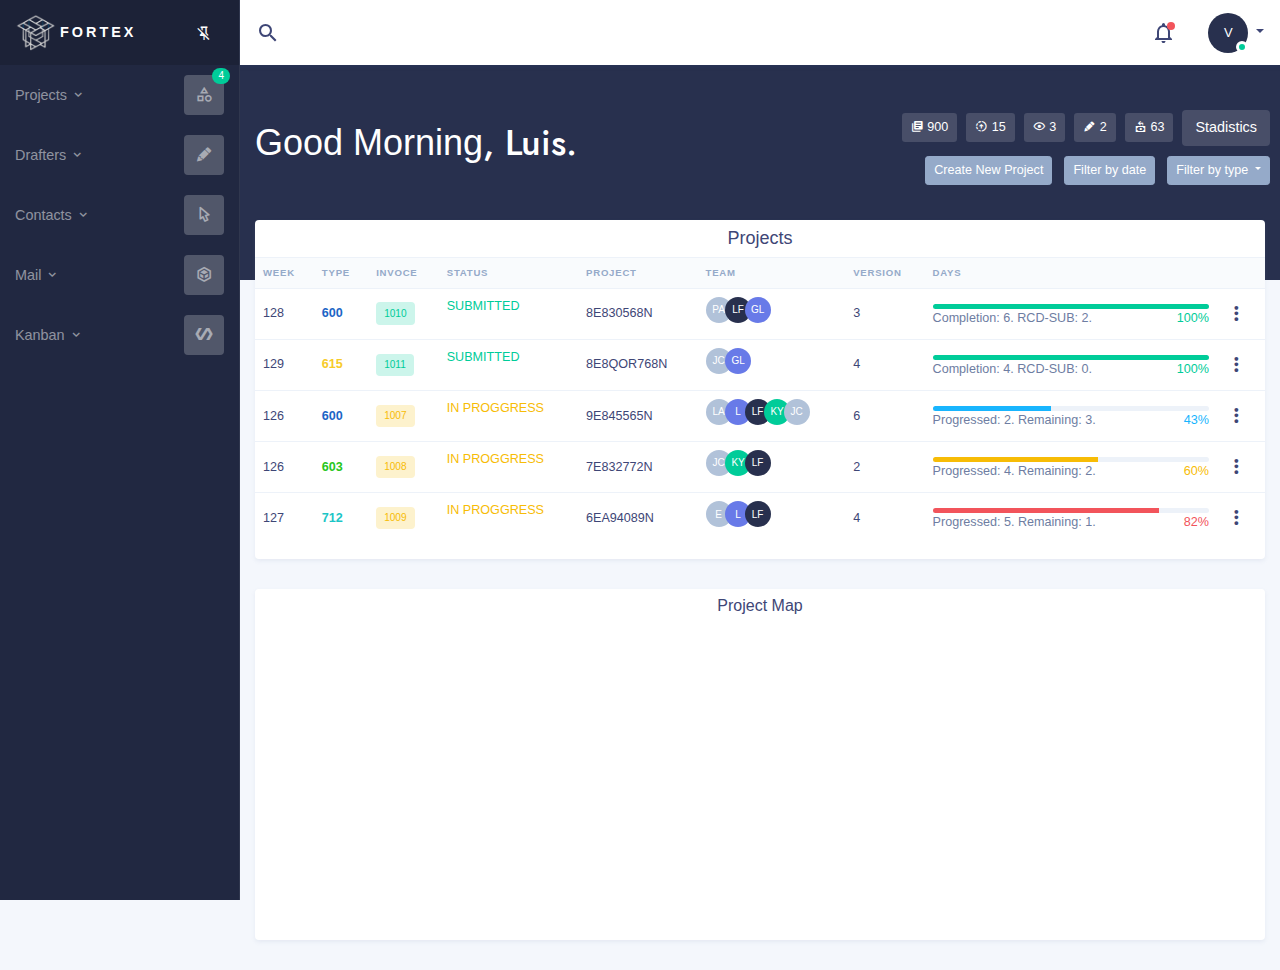
==== commit 4670a27b: "Version con todo en Roboto, falta poner la fuente para los titulos y armar la paleta de colores" ====
--- a/index.html
+++ b/index.html
@@ -2,973 +2,1066 @@
 <html lang="en">
 
 <head>
-    <meta charset="UTF-8">
-    <meta content="width=device-width, initial-scale=1, maximum-scale=1, user-scalable=0" name="viewport">
-    <meta name="apple-mobile-web-app-capable" content="yes">
-    <meta name="apple-touch-fullscreen" content="yes">
-    <meta name="apple-mobile-web-app-status-bar-style" content="default">
-    <title>Index - Fortex Design Co</title>
-    <link rel="icon" type="image/x-icon" href="logo_normal.png" />
-    <link rel="icon" href="logo_normal.png" type="image/png" sizes="16x16">
-    <link rel="stylesheet" href="assets/vendor/pace/pace.css">
-    <script src="assets/vendor/pace/pace.min.js"></script>
-    <!--vendors-->
-    <link rel="stylesheet" type="text/css" href="assets/vendor/bootstrap-datepicker/css/bootstrap-datepicker3.min.css">
-    <link rel="stylesheet" type="text/css" href="assets/vendor/jquery-scrollbar/jquery.scrollbar.css">
-    <link rel="stylesheet" href="assets/vendor/select2/css/select2.min.css">
-    <link rel="stylesheet" href="assets/vendor/jquery-ui/jquery-ui.min.css">
-    <link rel="stylesheet" href="assets/vendor/daterangepicker/daterangepicker.css">
-    <link rel="stylesheet" href="assets/vendor/timepicker/bootstrap-timepicker.min.css">
-    <link href="https://fonts.googleapis.com/css?family=Hind+Vadodara:400,500,600" rel="stylesheet">
-    <link rel="stylesheet" href="assets/fonts/jost/jost.css">
-    <!--Material Icons-->
-    <link rel="stylesheet" type="text/css" href="assets/fonts/materialdesignicons/materialdesignicons.min.css">
-    <!--Bootstrap + atmos Admin CSS-->
-    <link rel="stylesheet" type="text/css" href="assets/css/atmos.min.css">
-    <!-- Additional library for page -->
-    <link rel="stylesheet" type="text/css" href="assets/css/scrollbar.css">
-
+	<meta charset="UTF-8">
+	<meta content="width=device-width, initial-scale=1, maximum-scale=1, user-scalable=0" name="viewport">
+	<meta name="apple-mobile-web-app-capable" content="yes">
+	<meta name="apple-touch-fullscreen" content="yes">
+	<meta name="apple-mobile-web-app-status-bar-style" content="default">
+	<title>Index - Fortex Design Co</title>
+	<link rel="icon" type="image/x-icon" href="logo_normal.png" />
+	<link rel="icon" href="logo_normal.png" type="image/png" sizes="16x16">
+	<link rel="stylesheet" href="assets/vendor/pace/pace.css">
+	<script src="assets/vendor/pace/pace.min.js"></script>
+	<!--vendors-->
+	<link rel="stylesheet" type="text/css" href="assets/vendor/bootstrap-datepicker/css/bootstrap-datepicker3.min.css">
+	<link rel="stylesheet" type="text/css" href="assets/vendor/jquery-scrollbar/jquery.scrollbar.css">
+	<link rel="stylesheet" href="assets/vendor/select2/css/select2.min.css">
+	<link rel="stylesheet" href="assets/vendor/jquery-ui/jquery-ui.min.css">
+	<link rel="stylesheet" href="assets/vendor/daterangepicker/daterangepicker.css">
+	<link rel="stylesheet" href="assets/vendor/timepicker/bootstrap-timepicker.min.css">
+	<link href="https://fonts.googleapis.com/css?family=Hind+Vadodara:400,500,600" rel="stylesheet">
+	<link rel="stylesheet" href="assets/fonts/jost/jost.css">
+	<!--Material Icons-->
+	<link rel="stylesheet" type="text/css" href="assets/fonts/materialdesignicons/materialdesignicons.min.css">
+	<!--Bootstrap + atmos Admin CSS-->
+	<link rel="stylesheet" type="text/css" href="assets/css/atmos.min.css">
+	<!-- Additional library for page -->
+	<link rel="stylesheet" type="text/css" href="assets/css/scrollbar.css">
+	<style>
+		*{
+			font-family: 'Roboto', sans-serif;
+		}
+	</style>
 
 </head>
 
 <body class="sidebar-pinned page-home js-scrollbar">
-    <aside class="admin-sidebar">
-        <div class="admin-sidebar-brand">
-            <!-- begin sidebar branding-->
-            <img class="admin-brand-logo" src="logo_original.png" width="40" alt="atmos Logo">
-            <span class="admin-brand-content font-secondary"><a href="index.html"> Fortex</a></span>
-            <!-- end sidebar branding-->
-            <div class="ml-auto">
-                <!-- sidebar pin-->
-                <a href="#" class="admin-pin-sidebar btn-ghost btn btn-rounded-circle"></a>
-                <!-- sidebar close for mobile device-->
-                <a href="#" class="admin-close-sidebar"></a>
-            </div>
-        </div>
-        <div class="admin-sidebar-wrapper js-scrollbar">
-            <ul class="menu">
-                <li class="menu-item">
-                    <a href="#" class="open-dropdown menu-link">
-                        <span class="menu-label">
-                            <span class="menu-name">Projects
-                                <span class="menu-arrow"></span>
-                            </span>
-
-                        </span>
-                        <span class="menu-icon">
-                            <span class="icon-badge badge-success badge badge-pill">4</span>
-                            <i class="icon-placeholder mdi mdi-shape-outline "></i>
-                        </span>
-                    </a>
-                    <!--submenu-->
-                    <ul class="sub-menu">
-
-                        <li class="menu-item ">
-                            <a href="index.html" class=" menu-link">
-                                <span class="menu-label">
-                                    <span class="menu-name">All Projects</span>
-                                </span>
-                                <span class="menu-icon">
-                                    <i class="icon-placeholder  mdi mdi-shape-circle-plus ">
-
-                                    </i>
-                                </span>
-                            </a>
-                        </li>
-                        <li class="menu-item">
-                            <a href="dashboard-02.html" class=" menu-link">
-                                <span class="menu-label">
-                                    <span class="menu-name">MCI</span>
-                                </span>
-                                <span class="menu-icon">
-                                    <i class="icon-placeholder mdi mdi-shape-plus ">
-
-                                    </i>
-                                </span>
-                            </a>
-                        </li>
-                        <li class="menu-item">
-                            <a href="dashboard-03.html" class=" menu-link">
-                                <span class="menu-label">
-                                    <span class="menu-name">DPI</span>
-                                </span>
-                                <span class="menu-icon">
-                                    <i class="icon-placeholder  mdi mdi-bitcoin">
-
-                                    </i>
-                                </span>
-                            </a>
-                        </li>
-                        <li class="menu-item">
-                            <a href="dashboard-04.html" class=" menu-link">
-                                <span class="menu-label">
-                                    <span class="menu-name">AT&T</span>
-                                </span>
-                                <span class="menu-icon">
-                                    <i class="icon-placeholder  mdi mdi-cart-outline ">
-
-                                    </i>
-                                </span>
-                            </a>
-                        </li>
-                    </ul>
-                </li>
-                <li class="menu-item ">
-                    <a href="#" class="open-dropdown menu-link">
-                        <span class="menu-label">
-                            <span class="menu-name">Drafters
-                                <span class="menu-arrow"></span>
-                            </span>
-
-                        </span>
-                        <span class="menu-icon">
-                            <i class="icon-placeholder mdi mdi-lead-pencil "></i>
-                        </span>
-                    </a>
-                    <!--submenu-->
-                    <ul class="sub-menu">
-
-                        <li class="menu-item">
-                            <a href="forms.html" class=" menu-link">
-                                <span class="menu-label">
-                                    <span class="menu-name">Basic
-                                    </span>
-                                </span>
-                                <span class="menu-icon">
-
-                                    <i class="icon-placeholder mdi mdi-checkbook "></i>
-                                </span>
-                            </a>
-                        </li>
-                        <li class="menu-item">
-                            <a href="forms-custom.html" class=" menu-link">
-                                <span class="menu-label">
-                                    <span class="menu-name">Custom Controls
-                                    </span>
-                                </span>
-                                <span class="menu-icon">
-
-                                    <i class="icon-placeholder mdi mdi-checkbox-multiple-marked-circle "></i>
-                                </span>
-                            </a>
-                        </li>
-                        <li class="menu-item">
-                            <a href="forms-advance.html" class=" menu-link">
-                                <span class="menu-label">
-                                    <span class="menu-name">Advance
-                                    </span>
-                                </span>
-                                <span class="menu-icon">
-
-                                    <i class="icon-placeholder mdi mdi-calendar-edit "></i>
-                                </span>
-                            </a>
-                        </li>
-                        <li class="menu-item">
-                            <a href="forms-wizard.html" class=" menu-link">
-                                <span class="menu-label">
-                                    <span class="menu-name">Wizard
-                                    </span>
-                                </span>
-                                <span class="menu-icon">
-
-                                    <i class="icon-placeholder mdi mdi-step-forward  "></i>
-                                </span>
-                            </a>
-                        </li>
-
-
-                    </ul>
-                </li>
-                <li class="menu-item ">
-                    <a href="#" class="open-dropdown menu-link">
-                        <span class="menu-label">
-                            <span class="menu-name">Contacts
-                                <span class="menu-arrow"></span>
-                            </span>
-
-                        </span>
-                        <span class="menu-icon">
-                            <i class="icon-placeholder mdi mdi-cursor-default-outline "></i>
-                        </span>
-                    </a>
-                    <!--submenu-->
-                    <ul class="sub-menu">
-                        <li class="menu-item">
-                            <a href="alerts.html" class=" menu-link">
-                                <span class="menu-label">
-                                    <span class="menu-name">Alerts </span>
-                                </span>
-                                <span class="menu-icon">
-                                    <i class="icon-placeholder   ">
-                                        A
-                                    </i>
-                                </span>
-                            </a>
-
-                        </li>
-                        <li class="menu-item">
-                            <a href="avatar.html" class=" menu-link">
-                                <span class="menu-label">
-                                    <span class="menu-name">Avatar </span>
-                                </span>
-                                <span class="menu-icon">
-                                    <i class="icon-placeholder   ">
-                                        A
-                                    </i>
-                                </span>
-                            </a>
-
-                        </li>
-                        <li class="menu-item">
-                            <a href="buttons.html" class=" menu-link">
-                                <span class="menu-label">
-                                    <span class="menu-name">Buttons </span>
-                                </span>
-                                <span class="menu-icon">
-                                    <i class="icon-placeholder   ">
-                                        B
-                                    </i>
-                                </span>
-                            </a>
-
-                        </li>
-                        <li class="menu-item  ">
-                            <a href="cards.html" class=" menu-link">
-                                <span class="menu-label">
-                                    <span class="menu-name">Cards
-                                    </span>
-                                </span>
-                                <span class="menu-icon">
-
-                                    <i class="icon-placeholder mdi mdi-cards-outline  "></i>
-                                </span>
-                            </a>
-                        </li>
-
-                        <li class="menu-item">
-                            <a href="icons.html" class=" menu-link">
-                                <span class="menu-label">
-                                    <span class="menu-name">Icons
-                                    </span>
-                                </span>
-                                <span class="menu-icon">
-                                    <i class="icon-placeholder mdi mdi-alien "></i>
-                                </span>
-                            </a>
-                        </li>
-                        <li class="menu-item">
-                            <a href="modal.html" class=" menu-link">
-                                <span class="menu-label">
-                                    <span class="menu-name">Modals </span>
-                                </span>
-                                <span class="menu-icon">
-                                    <i class="icon-placeholder   ">
-                                        M
-                                    </i>
-                                </span>
-                            </a>
-
-                        </li>
-                        <li class="menu-item">
-                            <a href="notification.html" class=" menu-link">
-                                <span class="menu-label">
-                                    <span class="menu-name">Notification </span>
-                                </span>
-                                <span class="menu-icon">
-                                    <i class="icon-placeholder   ">
-                                        N
-                                    </i>
-                                </span>
-                            </a>
-
-                        </li>
-                        <li class="menu-item">
-                            <a href="typography.html" class=" menu-link">
-                                <span class="menu-label">
-                                    <span class="menu-name">Typography </span>
-                                </span>
-                                <span class="menu-icon">
-                                    <i class="icon-placeholder   ">
-                                        T
-                                    </i>
-                                </span>
-                            </a>
-
-                        </li>
-                        <li class="menu-item">
-                            <a href="tabs.html" class=" menu-link">
-                                <span class="menu-label">
-                                    <span class="menu-name">Tabs </span>
-                                </span>
-                                <span class="menu-icon">
-                                    <i class="icon-placeholder   ">
-                                        T
-                                    </i>
-                                </span>
-                            </a>
-
-                        </li>
-                        <li class="menu-item">
-                            <a href="sweetalert.html" class=" menu-link">
-                                <span class="menu-label">
-                                    <span class="menu-name">Sweet Alert </span>
-                                </span>
-                                <span class="menu-icon">
-                                    <i class="icon-placeholder   ">
-                                        S
-                                    </i>
-                                </span>
-                            </a>
-
-                        </li>
-                        <li class="menu-item">
-                            <a href="accordian.html" class=" menu-link">
-                                <span class="menu-label">
-                                    <span class="menu-name">Accordian </span>
-                                </span>
-                                <span class="menu-icon">
-                                    <i class="icon-placeholder   ">
-                                        A
-                                    </i>
-                                </span>
-                            </a>
-
-                        </li>
-                        <li class="menu-item">
-                            <a href="tooltip.html" class=" menu-link">
-                                <span class="menu-label">
-                                    <span class="menu-name">Tooltips </span>
-                                </span>
-                                <span class="menu-icon">
-                                    <i class="icon-placeholder   ">
-                                        T
-                                    </i>
-                                </span>
-                            </a>
-
-                        </li>
-                        <li class="menu-item">
-                            <a href="color.html" class=" menu-link">
-                                <span class="menu-label">
-                                    <span class="menu-name">Colors
-                                    </span>
-                                </span>
-                                <span class="menu-icon">
-                                    <i class="icon-placeholder mdi mdi-format-color-fill "></i>
-                                </span>
-                            </a>
-                        </li>
-                        <li class="menu-item">
-                            <a href="spinners.html" class=" menu-link">
-                                <span class="menu-label">
-                                    <span class="menu-name">Spinners </span>
-                                </span>
-                                <span class="menu-icon">
-                                    <i class="icon-placeholder mdi mdi-loading mdi-spin"></i>
-
-                                </span>
-                            </a>
-
-                        </li>
-                        <li class="menu-item">
-                            <a href="blockui.html" class=" menu-link">
-                                <span class="menu-label">
-                                    <span class="menu-name">Block UI
-                                    </span>
-                                </span>
-                                <span class="menu-icon">
-                                    <i class="icon-placeholder   ">
-                                        B
-                                    </i>
-                                </span>
-                            </a>
-                        </li>
-                        <li class="menu-item">
-                            <a href="jstree.html" class=" menu-link">
-                                <span class="menu-label">
-                                    <span class="menu-name">Js Tree
-                                    </span>
-                                </span>
-                                <span class="menu-icon">
-                                    <i class="icon-placeholder   ">
-                                        T
-                                    </i>
-                                </span>
-                            </a>
-                        </li>
-                        <li class="menu-item">
-                            <a href="wireframe.html" class=" menu-link">
-                                <span class="menu-label">
-                                    <span class="menu-name">Wireframe </span>
-                                </span>
-                                <span class="menu-icon">
-                                    <i class="icon-placeholder   ">
-                                        W
-                                    </i>
-                                </span>
-                            </a>
-
-                        </li>
-                    </ul>
-                </li>
-                <li class="menu-item ">
-                    <a href="#" class="open-dropdown menu-link">
-                        <span class="menu-label">
-                            <span class="menu-name">Mail
-                                <span class="menu-arrow"></span>
-                            </span>
-                        </span>
-                        <span class="menu-icon">
-                            <i class="icon-placeholder mdi mdi-webpack"></i>
-                        </span>
-                    </a>
-                    <!--submenu-->
-                    <ul class="sub-menu">
-
-                        <li class="menu-item">
-                            <a href="widget-01.html" class=" menu-link">
-                                <span class="menu-label">
-                                    <span class="menu-name">Widget 01
-                                    </span>
-                                </span>
-                                <span class="menu-icon">
-                                    <i class="icon-placeholder mdi mdi-webpack "></i>
-                                </span>
-                            </a>
-                        </li>
-                        <li class="menu-item">
-                            <a href="widget-02.html" class=" menu-link">
-                                <span class="menu-label">
-                                    <span class="menu-name">Widget 02
-                                    </span>
-                                </span>
-                                <span class="menu-icon">
-
-                                    <i class="icon-placeholder mdi mdi-webpack"></i>
-                                </span>
-                            </a>
-                        </li>
-
-
-                    </ul>
-                </li>
-                <li class="menu-item ">
-                    <a href="#" class="open-dropdown menu-link">
-                        <span class="menu-label">
-                            <span class="menu-name">Kanban
-                                <span class="menu-arrow"></span>
-                            </span>
-
-                        </span>
-                        <span class="menu-icon">
-                            <i class="icon-placeholder mdi mdi-polymer "></i>
-                        </span>
-                    </a>
-                    <!--submenu-->
-                    <ul class="sub-menu">
-                        <li class="menu-item">
-                            <a href="kanban.html" class=" menu-link">
-                                <span class="menu-label">
-                                    <span class="menu-name">Kanban
-                                    </span>
-                                </span>
-                                <span class="menu-icon">
-
-                                    <i class="icon-placeholder mdi mdi-view-dashboard"></i>
-                                </span>
-                            </a>
-                        </li>
-                        <li class="menu-item ">
-                            <a href="chat.html" class=" menu-link">
-                                <span class="menu-label">
-                                    <span class="menu-name">Chat
-                                    </span>
-                                </span>
-                                <span class="menu-icon">
-
-                                    <i class="icon-placeholder mdi mdi-comment-multiple-outline"></i>
-                                </span>
-                            </a>
-                        </li>
-                        <li class="menu-item">
-                            <a href="mail.html" class=" menu-link">
-                                <span class="menu-label">
-                                    <span class="menu-name">Mail
-                                    </span>
-                                </span>
-                                <span class="menu-icon">
-
-                                    <i class="icon-placeholder mdi mdi-inbox-arrow-down  "></i>
-                                </span>
-                            </a>
-                        </li>
-                        <li class="menu-item">
-                            <a href="guide.html" class=" menu-link">
-                                <span class="menu-label">
-                                    <span class="menu-name">Guides
-                                    </span>
-                                </span>
-                                <span class="menu-icon">
-
-                                    <i class="icon-placeholder mdi mdi-book-outline "></i>
-                                </span>
-                            </a>
-                        </li>
-                        <li class="menu-item">
-                            <a href="todo.html" class=" menu-link">
-                                <span class="menu-label">
-                                    <span class="menu-name">Todo
-                                    </span>
-                                </span>
-                                <span class="menu-icon">
-
-                                    <i class="icon-placeholder mdi mdi-calendar-today"></i>
-                                </span>
-                            </a>
-                        </li>
-                    </ul>
-                </li>
-                
-            </ul>
-
-        </div>
-
-    </aside>
-    <main class="admin-main">
-        <!--site header begins-->
-        <header class="admin-header">
-
-            <a href="#" class="sidebar-toggle" data-toggleclass="sidebar-open" data-target="body"> </a>
-
-            <nav class=" mr-auto my-auto">
-                <ul class="nav align-items-center">
-
-                    <li class="nav-item">
-                        <a class="nav-link  " data-target="#siteSearchModal" data-toggle="modal" href="#">
-                            <i class=" mdi mdi-magnify mdi-24px align-middle"></i>
-                        </a>
-                    </li>
-                </ul>
-            </nav>
-            <nav class=" ml-auto">
-                <ul class="nav align-items-center">
-
-                    <li class="nav-item">
-                        <div class="dropdown">
-                            <a href="#" class="nav-link" data-toggle="dropdown" aria-haspopup="true"
-                                aria-expanded="false"> <i class="mdi mdi-24px mdi-bell-outline"></i>
-                                <span class="notification-counter"></span>
-                            </a>
-
-                            <div class="dropdown-menu notification-container dropdown-menu-right">
-                                <div class="d-flex p-all-15 bg-white justify-content-between border-bottom ">
-                                    <a href="#!" class="mdi mdi-18px mdi-settings text-muted"></a>
-                                    <span class="h5 m-0">Notifications</span>
-                                    <a href="#!" class="mdi mdi-18px mdi-notification-clear-all text-muted"></a>
-                                </div>
-                                <div class="notification-events bg-gray-300">
-                                    <div class="text-overline m-b-5">today</div>
-                                    <a href="#" class="d-block m-b-10">
-                                        <div class="card">
-                                            <div class="card-body"> <i class="mdi mdi-circle text-success"></i> All
-                                                systems operational.</div>
-                                        </div>
-                                    </a>
-                                    <a href="#" class="d-block m-b-10">
-                                        <div class="card">
-                                            <div class="card-body"> <i class="mdi mdi-upload-multiple "></i> File upload
-                                                successful.</div>
-                                        </div>
-                                    </a>
-                                    <a href="#" class="d-block m-b-10">
-                                        <div class="card">
-                                            <div class="card-body">
-                                                <i class="mdi mdi-cancel text-danger"></i> Your holiday has been denied
-                                            </div>
-                                        </div>
-                                    </a>
-                                </div>
-                            </div>
-                        </div>
-                    </li>
-                    <li class="nav-item dropdown ">
-                        <a class="nav-link dropdown-toggle" href="#" role="button" data-toggle="dropdown"
-                            aria-haspopup="true" aria-expanded="false">
-                            <div class="avatar avatar-sm avatar-online">
-                                <span class="avatar-title rounded-circle bg-dark">V</span>
-
-                            </div>
-                        </a>
-                        <div class="dropdown-menu  dropdown-menu-right">
-                            <a class="dropdown-item" href="#"> My Account</a>
-                            <a class="dropdown-item" href="#"> Help </a>
-                            <div class="dropdown-divider"></div>
-                            <a class="dropdown-item" href="#"> Logout</a>
-                        </div>
-                    </li>
-
-                </ul>
-
-            </nav>
-        </header>
-        <!--site header ends -->
-        <section class="admin-content">
-            <div class="container-fluid bg-dark m-b-30">
-                <div class="row">
-
-                    <div class="col-12 text-white p-t-40 p-b-90">
-
-                        <h2 class="  "><span class="js-greeting"></span>,
-                            Luis!
-                        </h2><br>
-                        <a href="#" class="btn btn-white-translucent" data-toggle="modal"
-                            data-target="#slideLeftModalclient">Stadistics</a>
-                    </div>
-
-                </div>
-            </div>
-            <div class="container-fluid pull-up">
-
-                <div class="row">
-                    <div class="col-lg-12 m-b-30">
-                        <div class="card">
-                            <div class="card-header">
-                                <div class="row">
-                                    <div class="col-lg-12">
-                                        <div class="card-title m-l-10" style="font-size:18px;"><center>ALL PROJECTS</center></div>
-                                        <div class="card-controls">
-
-                                            <a href="#" class="js-card-refresh icon"> </a>
-                                        </div>
-                                    </div>
-                                    <div class="col-lg-9">
-                                        <div class="btn-group" role="group">
-                                            <button id="btnGroupDrop1" type="button" class="btn btn-secondary dropdown-toggle"
-                                                data-toggle="dropdown" aria-haspopup="true" aria-expanded="false">
-                                                Options
-                                            </button>
-                                            <div class="dropdown-menu" aria-labelledby="btnGroupDrop1">
-                                                <a class="dropdown-item" href="#" data-toggle="modal"
-                                                    data-target="#modal_create_new_project">Create New Project</a>
-                                                <a class="dropdown-item" href="#" data-toggle="modal"
-                                                    data-target="#modal_assing">Assign a Project</a>
-                                                <a class="dropdown-item" href="#">Edit Project</a>
-                                                <a class="dropdown-item" href="#" data-toggle="modal"
-                                                    data-target="#modal_detele_project">Detele Project</a>
-                                            </div>
-                                        </div>                                     
-
-                                    </div>
-                                    <div class="col-lg-3">
-                                        <button type="button" class="btn m-t-1 ml-2 mr-2 btn-secondary">Filter
-                                            by date</button>
-                                        <div class="btn-group" role="group">
-                                            <button id="btnGroupDrop1" type="button" class="btn btn-secondary dropdown-toggle"
-                                                data-toggle="dropdown" aria-haspopup="true" aria-expanded="false">
-                                                Filter by type
-                                            </button>
-                                            <div class="dropdown-menu" aria-labelledby="btnGroupDrop1">
-                                                <a class="dropdown-item" href="#" data-toggle="modal"
-                                                    data-target="#modal_create_new_project">600</a>
-                                                <a class="dropdown-item" href="#" data-toggle="modal"
-                                                    data-target="#modal_assing">603</a>
-                                                <a class="dropdown-item" href="#">615</a>
-                                                <a class="dropdown-item" href="#" data-toggle="modal"
-                                                    data-target="#modal_detele_project">712</a>
-                                            </div>
-                                        </div>
-                                    </div>
-                                </div>
-                            </div>
-
-                            <div class="table-responsive">
-
-                                <table class="table table-hover table-sm ">
-                                    <thead>
-                                        
-                                            <th>Week</th>
-                                            <th>Type</th>
-                                            <th>Invoce</th>
-                                            <th>Status</th>
-                                            <th>Project</th>
-                                            <th>Team</th>
-                                            <th>Version</th>
-                                            <th>Days Progressed</th>
-                                            <th>Days Remaining</th>
-                                            <th class="align-items-right"></th>
-                                        </tr>
-                                    </thead>
-                                    <tbody>
-                                        <tr>                                            
-                                            <td class="align-middle">128</td>
-                                            <td class="align-middle" style="color:#1C66C6;"><b>600</b></td>
-                                            <td class="align-middle"><span
-                                                class="badge badge-soft-primary badge-light">1010</span></td>
-                                            <td class="text-success">SUBMITTED</td>
-                                            <td class="align-middle">8E830568N</td>
-                                            <td>
-                                                <div class="avatar-group align-items-center">
-
-                                                    <div class="avatar avatar-xs">
-                                                        <span class="avatar-title rounded-circle"> PA</span>
-                                                    </div>
-                                                    <div class="avatar avatar-xs">
-                                                        <span class="avatar-title bg-dark rounded-circle">LF</span>
-                                                    </div>
-                                                    <div class="avatar avatar-xs">
-                                                        <span class="avatar-title bg-primary rounded-circle">GL</span>
-                                                    </div>
-
-
-                                                </div>
-                                            </td>
-                                            <td class="align-middle">3</td>
-                                            <td class="align-middle">2</td>
-                                            <td class="align-middle text-success">0</td>
-                                            </td>
-                                            <td>
-                                                <div class="dropdown">
-                                                    <a href="#" data-toggle="dropdown" aria-haspopup="true"
-                                                        aria-expanded="false"> <i
-                                                            class="icon mdi  mdi-dots-vertical" style="font-size: 1.8rem;"></i> </a>
-
-                                                    <div class="dropdown-menu dropdown-menu-right">
-                                                        <a class="dropdown-item" type="button" href="project.html">Go to
-                                                            project</a>
-                                                        <button class="dropdown-item" type="button" data-toggle="modal"
-                                                            data-target="#exampleModalCenter">Assign project</button>
-                                                        <button class="dropdown-item" type="button">Edit
-                                                            project</button>
-                                                        <button class="dropdown-item" type="button" data-toggle="modal"
-                                                            data-target="#modalConfirmation">Delete project</button>
-                                                    </div>
-                                                </div>
-                                            </td>
-                                        </tr>
-                                        <tr>
-                                            <td class="align-middle">129</td>
-                                            <td class="align-middle" style="color:#F7CB2A;"><b>615</b></td>
-                                            <td class="align-middle"><span
-                                                class="badge badge-soft-primary badge-light">1011</span></td>
-                                            <td class="text-success">SUBMITTED</td>
-                                            <td class="align-middle">8E8QOR768N</td>
-                                            <td>
-                                                <div class="avatar-group align-items-center">
-
-                                                    <div class="avatar avatar-xs">
-                                                        <span class="avatar-title rounded-circle">JC</span>
-                                                    </div>
-                                                    <div class="avatar avatar-xs">
-                                                        <span class="avatar-title bg-primary rounded-circle">GL</span>
-                                                    </div>
-
-
-                                                </div>
-                                            </td>
-                                            <td class="align-middle">4</td>
-                                            <td class="align-middle">3</td>
-                                            <td class="align-middle text-danger">-1</td>
-                                            </td>
-                                            <td>
-                                                <div class="dropdown">
-                                                    <a href="#" data-toggle="dropdown" aria-haspopup="true"
-                                                        aria-expanded="false"> <i
-                                                            class="icon mdi  mdi-dots-vertical" style="font-size: 1.8rem;"></i> </a>
-
-                                                    <div class="dropdown-menu dropdown-menu-right">
-                                                        <a class="dropdown-item" type="button" href="project.html">Go to
-                                                            project</a>
-                                                        <button class="dropdown-item" type="button" data-toggle="modal"
-                                                            data-target="#exampleModalCenter">Assign project</button>
-                                                        <button class="dropdown-item" type="button">Edit
-                                                            project</button>
-                                                        <button class="dropdown-item" type="button" data-toggle="modal"
-                                                            data-target="#modalConfirmation">Delete project</button>
-                                                    </div>
-                                                </div>
-                                            </td>
-                                        </tr>
-                                        <tr>                                            
-                                            <td class="align-middle">126</td>
-                                            <td class="align-middle" style="color:#1C66C6;"><b>600</b></td>
-
-                                            <td class="align-middle"><span
-                                                    class="badge badge-soft-primary badge-light">1007</span></td>
-                                            <td class="text-warning">IN PROGGRESS</td>
-                                            <td class="align-middle">9E845565N</td>
-                                            <td>
-                                                <div class="avatar-group align-items-center">
-
-                                                    <div class="avatar avatar-xs">
-                                                        <span class="avatar-title rounded-circle">LA</span>
-                                                    </div>
-                                                    <div class="avatar avatar-xs">
-                                                        <span class="avatar-title bg-primary rounded-circle">L</span>
-                                                    </div>
-                                                    <div class="avatar avatar-xs">
-                                                        <span class="avatar-title bg-dark rounded-circle">LF</span>
-                                                    </div>
-                                                    <div class="avatar avatar-xs">
-                                                        <span class="avatar-title bg-success rounded-circle">KY</span>
-                                                    </div>
-                                                    <div class="avatar avatar-xs">
-                                                        <span class="avatar-title rounded-circle">JC</span>
-                                                    </div>
-
-                                                </div>
-                                            </td>
-                                            <td class="align-middle">6</td>
-                                            <td class="align-middle text-secondary">3</td>
-                                            <td class="align-middle text-success">3</td>
-                                            </td>
-                                            <td>
-                                                <div class="dropdown">
-                                                    <a href="#" data-toggle="dropdown" aria-haspopup="true"
-                                                        aria-expanded="false"> <i
-                                                            class="icon mdi  mdi-dots-vertical" style="font-size: 1.8rem;"></i> </a>
-
-                                                    <div class="dropdown-menu dropdown-menu-right">
-                                                        <a class="dropdown-item" type="button" href="project.html">Go to
-                                                            project</a>
-                                                        <button class="dropdown-item" type="button" data-toggle="modal"
-                                                            data-target="#exampleModalCenter">Assign project</button>
-                                                        <button class="dropdown-item" type="button">Edit
-                                                            project</button>
-                                                        <button class="dropdown-item" type="button" data-toggle="modal"
-                                                            data-target="#modalConfirmation">Delete project</button>
-                                                    </div>
-                                                </div>
-                                            </td>
-                                        </tr>
-                                        <tr>                                            
-                                            <td class="align-middle">126</td>
-                                            <td class="align-middle" style="color:#27C61C;"><b>603</b></td>
-                                            <td class="align-middle"><span
-                                                    class="badge badge-soft-primary badge-light">1008</span></td>                                                    
-                                            <td class="text-warning">IN PROGGRESS</td>
-                                            <td class="align-middle">7E832772N</td>
-                                            <td>
-                                                <div class="avatar-group align-items-center">
-
-                                                    <div class="avatar avatar-xs">
-                                                        <span class="avatar-title rounded-circle">JC</span>
-                                                    </div>
-                                                    <div class="avatar avatar-xs">
-                                                        <span class="avatar-title bg-success rounded-circle">KY</span>
-                                                    </div>
-                                                    <div class="avatar avatar-xs">
-                                                        <span class="avatar-title bg-dark rounded-circle">LF</span>
-                                                    </div>
-
-
-                                                </div>
-                                            </td>
-                                            <td class="align-middle">2</td>
-                                            <td class="align-middle text-secondary">1</td>
-                                            <td class="align-middle text-danger">-2</td>
-                                            </td>
-                                            <td>
-                                                <div class="dropdown">
-                                                    <a href="#" data-toggle="dropdown" aria-haspopup="true"
-                                                        aria-expanded="false"> <i
-                                                            class="icon mdi  mdi-dots-vertical" style="font-size: 1.8rem;"></i> </a>
-
-                                                    <div class="dropdown-menu dropdown-menu-right">
-                                                        <a class="dropdown-item" type="button" href="project.html">Go to
-                                                            project</a>
-                                                        <button class="dropdown-item" type="button" data-toggle="modal"
-                                                            data-target="#exampleModalCenter">Assign project</button>
-                                                        <button class="dropdown-item" type="button">Edit
-                                                            project</button>
-                                                        <button class="dropdown-item" type="button" data-toggle="modal"
-                                                            data-target="#modalConfirmation">Delete project</button>
-                                                    </div>
-                                                </div>
-                                            </td>
-                                        </tr>
-                                        <tr>                                            
-                                            <td class="align-middle">127</td>
-                                            <td class="align-middle" style="color:#1CC5C6;"><b>712</b></td>
-
-                                            <td class="align-middle"><span
-                                                    class="badge badge-soft-primary badge-light">1009</span></td>
-                                            <td class="text-warning">IN PROGGRESS</td>
-                                            <td class="align-middle">6EA94089N</td>
-                                            <td>
-                                                <div class="avatar-group align-items-center">
-
-                                                    <div class="avatar avatar-xs">
-                                                        <span class="avatar-title rounded-circle">E</span>
-                                                    </div>
-                                                    <div class="avatar avatar-xs">
-                                                        <span class="avatar-title bg-primary rounded-circle">L</span>
-                                                    </div>
-                                                    <div class="avatar avatar-xs">
-                                                        <span class="avatar-title bg-dark rounded-circle">LF</span>
-                                                    </div>
-
-                                                </div>
-                                            </td>
-                                            <td class="align-middle">4</td>
-                                            <td class="align-middle">4</td>
-                                            <td class="align-middle text-success">3</td>
-                                            </td>
-                                            <td>
-                                                <div class="dropdown">
-                                                    <a href="#" data-toggle="dropdown" aria-haspopup="true"
-                                                        aria-expanded="false"> <i
-                                                            class="icon mdi  mdi-dots-vertical" style="font-size: 1.8rem;"></i> </a>
-
-                                                    <div class="dropdown-menu dropdown-menu-right">
-                                                        <button class="dropdown-item" type="button" data-toggle="modal"
-                                                            data-target="#exampleModalCenter">Assign project</button>
-                                                        <button class="dropdown-item" type="button" data-toggle="modal"
-                                                            data-target="#modal_editar_pj">Edit project</button>
-                                                        <button class="dropdown-item" type="button" data-toggle="modal"
-                                                            data-target="#modalConfirmation">Delete project</button>
-                                                    </div>
-                                                </div>
-                                            </td>
-                                        </tr>
-                                    </tbody>
-                                </table>
-
-                            </div>
-                            <div class="card-footer">
-                                <div class="d-flex  justify-content-between">
-                                    <h6 class="m-b-0 my-auto"><span class="opacity-75"> <i
-                                                class="mdi mdi-information"></i>See all FortexDesign projects</span>
-                                    </h6>
-                                    <!--<a href="table_projects.html" class="btn btn-dark">View all projects</a>-->
-                                </div>
+	<aside class="admin-sidebar">
+		<div class="admin-sidebar-brand">
+			<!-- begin sidebar branding-->
+			<img class="admin-brand-logo" src="logo_original.png" width="40" alt="atmos Logo">
+			<span class="admin-brand-content font-secondary"><a href="index.html"> Fortex</a></span>
+			<!-- end sidebar branding-->
+			<div class="ml-auto">
+				<!-- sidebar pin-->
+				<a href="#" class="admin-pin-sidebar btn-ghost btn btn-rounded-circle"></a>
+				<!-- sidebar close for mobile device-->
+				<a href="#" class="admin-close-sidebar"></a>
+			</div>
+		</div>
+		<div class="admin-sidebar-wrapper js-scrollbar">
+			<ul class="menu">
+				<li class="menu-item">
+					<a href="#" class="open-dropdown menu-link">
+						<span class="menu-label">
+							<span class="menu-name">Projects
+								<span class="menu-arrow"></span>
+							</span>
+
+						</span>
+						<span class="menu-icon">
+							<span class="icon-badge badge-success badge badge-pill">4</span>
+							<i class="icon-placeholder mdi mdi-shape-outline "></i>
+						</span>
+					</a>
+					<!--submenu-->
+					<ul class="sub-menu">
+
+						<li class="menu-item ">
+							<a href="index.html" class=" menu-link">
+								<span class="menu-label">
+									<span class="menu-name">All Projects</span>
+								</span>
+								<span class="menu-icon">
+									<i class="icon-placeholder  mdi mdi-shape-circle-plus ">
+
+									</i>
+								</span>
+							</a>
+						</li>
+						<li class="menu-item">
+							<a href="dashboard-02.html" class=" menu-link">
+								<span class="menu-label">
+									<span class="menu-name">MCI</span>
+								</span>
+								<span class="menu-icon">
+									<i class="icon-placeholder mdi mdi-shape-plus ">
+
+									</i>
+								</span>
+							</a>
+						</li>
+						<li class="menu-item">
+							<a href="dashboard-03.html" class=" menu-link">
+								<span class="menu-label">
+									<span class="menu-name">DPI</span>
+								</span>
+								<span class="menu-icon">
+									<i class="icon-placeholder  mdi mdi-bitcoin">
+
+									</i>
+								</span>
+							</a>
+						</li>
+						<li class="menu-item">
+							<a href="dashboard-04.html" class=" menu-link">
+								<span class="menu-label">
+									<span class="menu-name">AT&T</span>
+								</span>
+								<span class="menu-icon">
+									<i class="icon-placeholder  mdi mdi-cart-outline ">
+
+									</i>
+								</span>
+							</a>
+						</li>
+					</ul>
+				</li>
+				<li class="menu-item ">
+					<a href="#" class="open-dropdown menu-link">
+						<span class="menu-label">
+							<span class="menu-name">Drafters
+								<span class="menu-arrow"></span>
+							</span>
+
+						</span>
+						<span class="menu-icon">
+							<i class="icon-placeholder mdi mdi-lead-pencil "></i>
+						</span>
+					</a>
+					<!--submenu-->
+					<ul class="sub-menu">
+
+						<li class="menu-item">
+							<a href="forms.html" class=" menu-link">
+								<span class="menu-label">
+									<span class="menu-name">Basic
+									</span>
+								</span>
+								<span class="menu-icon">
+
+									<i class="icon-placeholder mdi mdi-checkbook "></i>
+								</span>
+							</a>
+						</li>
+						<li class="menu-item">
+							<a href="forms-custom.html" class=" menu-link">
+								<span class="menu-label">
+									<span class="menu-name">Custom Controls
+									</span>
+								</span>
+								<span class="menu-icon">
+
+									<i class="icon-placeholder mdi mdi-checkbox-multiple-marked-circle "></i>
+								</span>
+							</a>
+						</li>
+						<li class="menu-item">
+							<a href="forms-advance.html" class=" menu-link">
+								<span class="menu-label">
+									<span class="menu-name">Advance
+									</span>
+								</span>
+								<span class="menu-icon">
+
+									<i class="icon-placeholder mdi mdi-calendar-edit "></i>
+								</span>
+							</a>
+						</li>
+						<li class="menu-item">
+							<a href="forms-wizard.html" class=" menu-link">
+								<span class="menu-label">
+									<span class="menu-name">Wizard
+									</span>
+								</span>
+								<span class="menu-icon">
+
+									<i class="icon-placeholder mdi mdi-step-forward  "></i>
+								</span>
+							</a>
+						</li>
+
+
+					</ul>
+				</li>
+				<li class="menu-item ">
+					<a href="#" class="open-dropdown menu-link">
+						<span class="menu-label">
+							<span class="menu-name">Contacts
+								<span class="menu-arrow"></span>
+							</span>
+
+						</span>
+						<span class="menu-icon">
+							<i class="icon-placeholder mdi mdi-cursor-default-outline "></i>
+						</span>
+					</a>
+					<!--submenu-->
+					<ul class="sub-menu">
+						<li class="menu-item">
+							<a href="alerts.html" class=" menu-link">
+								<span class="menu-label">
+									<span class="menu-name">Alerts </span>
+								</span>
+								<span class="menu-icon">
+									<i class="icon-placeholder   ">
+										A
+									</i>
+								</span>
+							</a>
+
+						</li>
+						<li class="menu-item">
+							<a href="avatar.html" class=" menu-link">
+								<span class="menu-label">
+									<span class="menu-name">Avatar </span>
+								</span>
+								<span class="menu-icon">
+									<i class="icon-placeholder   ">
+										A
+									</i>
+								</span>
+							</a>
+
+						</li>
+						<li class="menu-item">
+							<a href="buttons.html" class=" menu-link">
+								<span class="menu-label">
+									<span class="menu-name">Buttons </span>
+								</span>
+								<span class="menu-icon">
+									<i class="icon-placeholder   ">
+										B
+									</i>
+								</span>
+							</a>
+
+						</li>
+						<li class="menu-item  ">
+							<a href="cards.html" class=" menu-link">
+								<span class="menu-label">
+									<span class="menu-name">Cards
+									</span>
+								</span>
+								<span class="menu-icon">
+
+									<i class="icon-placeholder mdi mdi-cards-outline  "></i>
+								</span>
+							</a>
+						</li>
+
+						<li class="menu-item">
+							<a href="icons.html" class=" menu-link">
+								<span class="menu-label">
+									<span class="menu-name">Icons
+									</span>
+								</span>
+								<span class="menu-icon">
+									<i class="icon-placeholder mdi mdi-alien "></i>
+								</span>
+							</a>
+						</li>
+						<li class="menu-item">
+							<a href="modal.html" class=" menu-link">
+								<span class="menu-label">
+									<span class="menu-name">Modals </span>
+								</span>
+								<span class="menu-icon">
+									<i class="icon-placeholder   ">
+										M
+									</i>
+								</span>
+							</a>
+
+						</li>
+						<li class="menu-item">
+							<a href="notification.html" class=" menu-link">
+								<span class="menu-label">
+									<span class="menu-name">Notification </span>
+								</span>
+								<span class="menu-icon">
+									<i class="icon-placeholder   ">
+										N
+									</i>
+								</span>
+							</a>
+
+						</li>
+						<li class="menu-item">
+							<a href="typography.html" class=" menu-link">
+								<span class="menu-label">
+									<span class="menu-name">Typography </span>
+								</span>
+								<span class="menu-icon">
+									<i class="icon-placeholder   ">
+										T
+									</i>
+								</span>
+							</a>
+
+						</li>
+						<li class="menu-item">
+							<a href="tabs.html" class=" menu-link">
+								<span class="menu-label">
+									<span class="menu-name">Tabs </span>
+								</span>
+								<span class="menu-icon">
+									<i class="icon-placeholder   ">
+										T
+									</i>
+								</span>
+							</a>
+
+						</li>
+						<li class="menu-item">
+							<a href="sweetalert.html" class=" menu-link">
+								<span class="menu-label">
+									<span class="menu-name">Sweet Alert </span>
+								</span>
+								<span class="menu-icon">
+									<i class="icon-placeholder   ">
+										S
+									</i>
+								</span>
+							</a>
+
+						</li>
+						<li class="menu-item">
+							<a href="accordian.html" class=" menu-link">
+								<span class="menu-label">
+									<span class="menu-name">Accordian </span>
+								</span>
+								<span class="menu-icon">
+									<i class="icon-placeholder   ">
+										A
+									</i>
+								</span>
+							</a>
+
+						</li>
+						<li class="menu-item">
+							<a href="tooltip.html" class=" menu-link">
+								<span class="menu-label">
+									<span class="menu-name">Tooltips </span>
+								</span>
+								<span class="menu-icon">
+									<i class="icon-placeholder   ">
+										T
+									</i>
+								</span>
+							</a>
+
+						</li>
+						<li class="menu-item">
+							<a href="color.html" class=" menu-link">
+								<span class="menu-label">
+									<span class="menu-name">Colors
+									</span>
+								</span>
+								<span class="menu-icon">
+									<i class="icon-placeholder mdi mdi-format-color-fill "></i>
+								</span>
+							</a>
+						</li>
+						<li class="menu-item">
+							<a href="spinners.html" class=" menu-link">
+								<span class="menu-label">
+									<span class="menu-name">Spinners </span>
+								</span>
+								<span class="menu-icon">
+									<i class="icon-placeholder mdi mdi-loading mdi-spin"></i>
+
+								</span>
+							</a>
+
+						</li>
+						<li class="menu-item">
+							<a href="blockui.html" class=" menu-link">
+								<span class="menu-label">
+									<span class="menu-name">Block UI
+									</span>
+								</span>
+								<span class="menu-icon">
+									<i class="icon-placeholder   ">
+										B
+									</i>
+								</span>
+							</a>
+						</li>
+						<li class="menu-item">
+							<a href="jstree.html" class=" menu-link">
+								<span class="menu-label">
+									<span class="menu-name">Js Tree
+									</span>
+								</span>
+								<span class="menu-icon">
+									<i class="icon-placeholder   ">
+										T
+									</i>
+								</span>
+							</a>
+						</li>
+						<li class="menu-item">
+							<a href="wireframe.html" class=" menu-link">
+								<span class="menu-label">
+									<span class="menu-name">Wireframe </span>
+								</span>
+								<span class="menu-icon">
+									<i class="icon-placeholder   ">
+										W
+									</i>
+								</span>
+							</a>
+
+						</li>
+					</ul>
+				</li>
+				<li class="menu-item ">
+					<a href="#" class="open-dropdown menu-link">
+						<span class="menu-label">
+							<span class="menu-name">Mail
+								<span class="menu-arrow"></span>
+							</span>
+						</span>
+						<span class="menu-icon">
+							<i class="icon-placeholder mdi mdi-webpack"></i>
+						</span>
+					</a>
+					<!--submenu-->
+					<ul class="sub-menu">
+
+						<li class="menu-item">
+							<a href="widget-01.html" class=" menu-link">
+								<span class="menu-label">
+									<span class="menu-name">Widget 01
+									</span>
+								</span>
+								<span class="menu-icon">
+									<i class="icon-placeholder mdi mdi-webpack "></i>
+								</span>
+							</a>
+						</li>
+						<li class="menu-item">
+							<a href="widget-02.html" class=" menu-link">
+								<span class="menu-label">
+									<span class="menu-name">Widget 02
+									</span>
+								</span>
+								<span class="menu-icon">
+
+									<i class="icon-placeholder mdi mdi-webpack"></i>
+								</span>
+							</a>
+						</li>
+
+
+					</ul>
+				</li>
+				<li class="menu-item ">
+					<a href="#" class="open-dropdown menu-link">
+						<span class="menu-label">
+							<span class="menu-name">Kanban
+								<span class="menu-arrow"></span>
+							</span>
+
+						</span>
+						<span class="menu-icon">
+							<i class="icon-placeholder mdi mdi-polymer "></i>
+						</span>
+					</a>
+					<!--submenu-->
+					<ul class="sub-menu">
+						<li class="menu-item">
+							<a href="kanban.html" class=" menu-link">
+								<span class="menu-label">
+									<span class="menu-name">Kanban
+									</span>
+								</span>
+								<span class="menu-icon">
+
+									<i class="icon-placeholder mdi mdi-view-dashboard"></i>
+								</span>
+							</a>
+						</li>
+						<li class="menu-item ">
+							<a href="chat.html" class=" menu-link">
+								<span class="menu-label">
+									<span class="menu-name">Chat
+									</span>
+								</span>
+								<span class="menu-icon">
+
+									<i class="icon-placeholder mdi mdi-comment-multiple-outline"></i>
+								</span>
+							</a>
+						</li>
+						<li class="menu-item">
+							<a href="mail.html" class=" menu-link">
+								<span class="menu-label">
+									<span class="menu-name">Mail
+									</span>
+								</span>
+								<span class="menu-icon">
+
+									<i class="icon-placeholder mdi mdi-inbox-arrow-down  "></i>
+								</span>
+							</a>
+						</li>
+						<li class="menu-item">
+							<a href="guide.html" class=" menu-link">
+								<span class="menu-label">
+									<span class="menu-name">Guides
+									</span>
+								</span>
+								<span class="menu-icon">
+
+									<i class="icon-placeholder mdi mdi-book-outline "></i>
+								</span>
+							</a>
+						</li>
+						<li class="menu-item">
+							<a href="todo.html" class=" menu-link">
+								<span class="menu-label">
+									<span class="menu-name">Todo
+									</span>
+								</span>
+								<span class="menu-icon">
+
+									<i class="icon-placeholder mdi mdi-calendar-today"></i>
+								</span>
+							</a>
+						</li>
+					</ul>
+				</li>
+				
+			</ul>
+
+		</div>
+
+	</aside>
+	<main class="admin-main">
+		<!--site header begins-->
+		<header class="admin-header">
+
+			<a href="#" class="sidebar-toggle" data-toggleclass="sidebar-open" data-target="body"> </a>
+
+			<nav class=" mr-auto my-auto">
+				<ul class="nav align-items-center">
+
+					<li class="nav-item">
+						<a class="nav-link  " data-target="#siteSearchModal" data-toggle="modal" href="#">
+							<i class=" mdi mdi-magnify mdi-24px align-middle"></i>
+						</a>
+					</li>
+				</ul>
+			</nav>
+			<nav class=" ml-auto">
+				<ul class="nav align-items-center">
+
+					<li class="nav-item">
+						<div class="dropdown">
+							<a href="#" class="nav-link" data-toggle="dropdown" aria-haspopup="true"
+							aria-expanded="false"> <i class="mdi mdi-24px mdi-bell-outline"></i>
+							<span class="notification-counter"></span>
+						</a>
+
+						<div class="dropdown-menu notification-container dropdown-menu-right">
+							<div class="d-flex p-all-15 bg-white justify-content-between border-bottom ">
+								<a href="#!" class="mdi mdi-18px mdi-settings text-muted"></a>
+								<span class="h5 m-0">Notifications</span>
+								<a href="#!" class="mdi mdi-18px mdi-notification-clear-all text-muted"></a>
+							</div>
+							<div class="notification-events bg-gray-300">
+								<div class="text-overline m-b-5">today</div>
+								<a href="#" class="d-block m-b-10">
+									<div class="card">
+										<div class="card-body"> <i class="mdi mdi-circle text-success"></i> All
+										systems operational.</div>
+									</div>
+								</a>
+								<a href="#" class="d-block m-b-10">
+									<div class="card">
+										<div class="card-body"> <i class="mdi mdi-upload-multiple "></i> File upload
+										successful.</div>
+									</div>
+								</a>
+								<a href="#" class="d-block m-b-10">
+									<div class="card">
+										<div class="card-body">
+											<i class="mdi mdi-cancel text-danger"></i> Your holiday has been denied
+										</div>
+									</div>
+								</a>
+							</div>
+						</div>
+					</div>
+				</li>
+				<li class="nav-item dropdown ">
+					<a class="nav-link dropdown-toggle" href="#" role="button" data-toggle="dropdown"
+					aria-haspopup="true" aria-expanded="false">
+					<div class="avatar avatar-sm avatar-online">
+						<span class="avatar-title rounded-circle bg-dark">V</span>
+
+					</div>
+				</a>
+				<div class="dropdown-menu  dropdown-menu-right">
+					<a class="dropdown-item" href="#"> My Account</a>
+					<a class="dropdown-item" href="#"> Help </a>
+					<div class="dropdown-divider"></div>
+					<a class="dropdown-item" href="#"> Logout</a>
+				</div>
+			</li>
+
+		</ul>
+
+	</nav>
+</header>
+<!--site header ends -->
+<section class="admin-content">
+	<div class="container-fluid bg-dark m-b-30">
+		<div class="row">
+			<div class="container col-lg-12">
+				<div class="row">
+					<div class="col-lg-6 m-auto text-white p-t-40 p-b-90 float-left">
+						<h1><span class="js-greeting"></span>,  Luis.</h1>       
+					</div>
+					<div class="col-lg-6 m-auto text-white p-t-40 p-b-90 float-right">
+						<div class="text-md-right">
+							<div class="row">
+								
+							<div class="col-sm-12 m-all-5">
+								<a class="btn btn-sm m-r-5 btn-white-translucent" data-toggle="tooltip" data-placement="top" title="" data-original-title="Total projects"><i class="mdi mdi-library-books"></i>
+									900
+								</a>
+								<a class="btn btn-sm m-r-5 btn-white-translucent" data-toggle="tooltip" data-placement="top" title="" data-original-title="Projects in progress"><i class="mdi mdi-progress-upload"></i>
+									15
+								</a>
+								<a class="btn btn-sm m-r-5 btn-white-translucent" data-toggle="tooltip" data-placement="top" title="" data-original-title="Revisions"><i class="mdi mdi-eye-outline"></i>
+									3
+								</a>
+								<a class="btn btn-sm m-r-5 btn-white-translucent" data-toggle="tooltip" data-placement="top" title="" data-original-title="Re-Designs"><i class="mdi mdi-lead-pencil"></i>
+									2
+								</a>
+								<a class="btn btn-sm m-r-5 btn-white-translucent" data-toggle="tooltip" data-placement="top" title="" data-original-title="Work Receivable"><i class="mdi mdi-cash-refund"></i>
+									63
+								</a>
+								<a href="#" class="btn btn-white-translucent bnt-sm" data-toggle="modal"
+								data-target="#slideLeftModalclient">Stadistics
+							</a>
+                           </div>
+                           
+                           <div class="col-sm-12 m-all-5">
+                            <button id="btnGroupDrop1" type="button" class="btn btn-secondary btn-sm " data-toggle="modal"
+							data-target="#modal_editar_pj">
+                                Create New Project
+                            </button>    
+                            <button type="button" class="btn m-t-1 ml-2 mr-2 btn-secondary btn-sm">Filter
+                                by date
+                            </button>
+                            <div class="btn-group" role="group">
+                                <button id="btnGroupDrop1" type="button" class="btn btn-secondary btn-sm dropdown-toggle"
+                                data-toggle="dropdown" aria-haspopup="true" aria-expanded="false">
+                                Filter by type
+                            </button>
+                            <div class="dropdown-menu" aria-labelledby="btnGroupDrop1">
+                                <a class="dropdown-item" href="#" data-toggle="modal"
+                                data-target="#modal_create_new_project">600</a>
+                                <a class="dropdown-item" href="#" data-toggle="modal"
+                                data-target="#modal_assing">603</a>
+                                <a class="dropdown-item" href="#">615</a>
+                                <a class="dropdown-item" href="#" data-toggle="modal"
+                                data-target="#modal_detele_project">712</a>
                             </div>
                         </div>
                     </div>
-
-                    <div class="col-lg-12  m-b-30">
-
-                        <div class="card">
-                            <div class="card-header">
-                                <div class="card-title" style="font-size:14px;"><center>PROJECT LOCATION</center></div>
-                            </div>
-                            <div class="card-body">
-                                <div>
-                                    <iframe style="width: 100%; height:300px;" src="https://www.google.com/maps/embed?pb=!1m14!1m12!1m3!1d17421.161717570605!2d-74.07840815769433!3d4.6794276497128715!2m3!1f0!2f0!3f0!3m2!1i1024!2i768!4f13.1!5e0!3m2!1ses!2sco!4v1589806202516!5m2!1ses!2sco"frameborder="0" style="border:0;" allowfullscreen="" aria-hidden="false" tabindex="0"></iframe>
-
-                                </div>
-
-
-                            </div>
-
-                        </div>
-                    </div>  
-
-
-
-
-                </div>
-                <div class="row">
+						
+					</div>
+				</div>
+			</div>
+		</div>
+	</div>
+</div>
+</div>
+<div class="container-fluid pull-up">
+
+	<div class="row">
+		<div class="col-lg-12 m-b-30">
+			<div class="card">
+				<div class="card-header" style="padding: 5px;">
+					<div class="row">
+						<div class="col-lg-12">
+							<div class="card-title" style="font-size:18px;"><center>Projects</center></div>
+							<div class="card-controls">
+							</div>
+						</div>
+						<div class="col-lg-8">                              
+						</div>
+					</div>
+				</div>
+
+				<div class="table-responsive">
+
+					<table class="table table-hover table-sm ">
+						<thead>
+							
+							<th>Week</th>
+							<th>Type</th>
+							<th>Invoce</th>
+							<th>Status</th>
+							<th>Project</th>
+							<th>Team</th>
+							<th>Version</th>
+							<th>Days</th>
+							<th class="align-items-right"></th>
+						</tr>
+					</thead>
+					<tbody>
+						<tr>                                            
+							<td class="align-middle">128</td>
+							<td class="align-middle" style="color:#1C66C6;"><b>600</b></td>
+							<td class="align-middle"><span
+								class="badge badge-soft-success badge-light">1010</span></td>
+								<td class="text-success">SUBMITTED</td>
+								<td class="align-middle">8E830568N</td>
+								<td>
+									<div class="avatar-group align-items-center">
+
+										<div class="avatar avatar-xs">
+											<span class="avatar-title rounded-circle"> PA</span>
+										</div>
+										<div class="avatar avatar-xs">
+											<span class="avatar-title bg-dark rounded-circle">LF</span>
+										</div>
+										<div class="avatar avatar-xs">
+											<span class="avatar-title bg-primary rounded-circle">GL</span>
+										</div>
+
+
+									</div>
+								</td>
+								<td class="align-middle">3</td>
+								<td class="align-middle">
+									<div>
+										<div class="progress" style="height: 5px">
+											<div class="progress-bar bg-success" role="progressbar" style="width: 100%" aria-valuenow="100" aria-valuemin="0" aria-valuemax="100"></div>
+										</div>
+										<div class="row" style="height:15px;">
+											<div class="col-md-9">
+												
+												<p class="text-muted" >
+													Completion: 6. RCD-SUB: 2.
+												</p>
+											</div>
+											<div class="col-md-3 text-right">
+												<p class="text-success">100%</p>
+												
+											</div>
+										</div>
+									</div>
+								</td>
+							</td>
+							<td>
+								<div class="dropdown">
+									<a href="#" data-toggle="dropdown" aria-haspopup="true"
+									aria-expanded="false"> <i
+									class="icon mdi  mdi-dots-vertical" style="font-size: 1.8em;"></i> </a>
+
+									<div class="dropdown-menu dropdown-menu-right">
+										<a class="dropdown-item" type="button" href="project.html">Go to
+										project</a>
+										<button class="dropdown-item" type="button" data-toggle="modal"
+										data-target="#exampleModalCenter">Assign project</button>
+										<button class="dropdown-item" type="button">Edit
+										project</button>
+										<button class="dropdown-item" type="button" data-toggle="modal"
+										data-target="#modalConfirmation">Delete project</button>
+									</div>
+								</div>
+							</td>
+						</tr>
+						<tr>
+							<td class="align-middle">129</td>
+							<td class="align-middle" style="color:#F7CB2A;"><b>615</b></td>
+							<td class="align-middle"><span
+								class="badge badge-soft-success badge-light">1011</span></td>
+								<td class="text-success">SUBMITTED</td>
+								<td class="align-middle">8E8QOR768N</td>
+								<td>
+									<div class="avatar-group align-items-center">
+
+										<div class="avatar avatar-xs">
+											<span class="avatar-title rounded-circle">JC</span>
+										</div>
+										<div class="avatar avatar-xs">
+											<span class="avatar-title bg-primary rounded-circle">GL</span>
+										</div>
+
+
+									</div>
+								</td>
+								<td class="align-middle">4</td>
+								<td class="align-middle">
+									<div>
+										<div class="progress" style="height: 5px">
+											<div class="progress-bar bg-success" role="progressbar" style="width: 100%" aria-valuenow="100" aria-valuemin="0" aria-valuemax="100"></div>
+										</div>
+										<div class="row" style="height:15px;">
+											<div class="col-md-9">
+												
+												<p class="text-muted" >
+													Completion: 4. RCD-SUB: 0.
+												</p>
+											</div>
+											<div class="col-md-3 text-right">
+												<p class="text-success">100%</p>
+												
+											</div>
+										</div>
+									</div>
+								</td>
+							</td>
+							<td>
+								<div class="dropdown">
+									<a href="#" data-toggle="dropdown" aria-haspopup="true"
+									aria-expanded="false"> <i
+									class="icon mdi  mdi-dots-vertical" style="font-size: 1.8em;"></i> </a>
+
+									<div class="dropdown-menu dropdown-menu-right">
+										<a class="dropdown-item" type="button" href="project.html">Go to
+										project</a>
+										<button class="dropdown-item" type="button" data-toggle="modal"
+										data-target="#exampleModalCenter">Assign project</button>
+										<button class="dropdown-item" type="button">Edit
+										project</button>
+										<button class="dropdown-item" type="button" data-toggle="modal"
+										data-target="#modalConfirmation">Delete project</button>
+									</div>
+								</div>
+							</td>
+						</tr>
+						<tr>                                            
+							<td class="align-middle">126</td>
+							<td class="align-middle" style="color:#1C66C6;"><b>600</b></td>
+
+							<td class="align-middle"><span
+								class="badge badge-soft-warning badge-light">1007</span></td>
+								<td class="text-warning">IN PROGGRESS</td>
+								<td class="align-middle">9E845565N</td>
+								<td>
+									<div class="avatar-group align-items-center">
+
+										<div class="avatar avatar-xs">
+											<span class="avatar-title rounded-circle">LA</span>
+										</div>
+										<div class="avatar avatar-xs">
+											<span class="avatar-title bg-primary rounded-circle">L</span>
+										</div>
+										<div class="avatar avatar-xs">
+											<span class="avatar-title bg-dark rounded-circle">LF</span>
+										</div>
+										<div class="avatar avatar-xs">
+											<span class="avatar-title bg-success rounded-circle">KY</span>
+										</div>
+										<div class="avatar avatar-xs">
+											<span class="avatar-title rounded-circle">JC</span>
+										</div>
+
+									</div>
+								</td>
+								<td class="align-middle">6</td>
+								<td class="align-middle">
+									<div>
+										<div class="progress" style="height: 5px">
+											<div class="progress-bar bg-info" role="progressbar" style="width: 43%" aria-valuenow="43" aria-valuemin="0" aria-valuemax="100"></div>
+										</div>
+										<div class="row" style="height:15px;">
+											<div class="col-md-9">
+												
+												<p class="text-muted" >
+													Progressed: 2. Remaining: 3.
+												</p>
+											</div>
+											<div class="col-md-3 text-right">
+												<p class="text-info">43%</p>
+												
+											</div>
+										</div>
+									</div>
+								</td>
+							</td>
+							<td>
+								<div class="dropdown">
+									<a href="#" data-toggle="dropdown" aria-haspopup="true"
+									aria-expanded="false"> <i
+									class="icon mdi  mdi-dots-vertical" style="font-size: 1.8em;"></i> </a>
+
+									<div class="dropdown-menu dropdown-menu-right">
+										<a class="dropdown-item" type="button" href="project.html">Go to
+										project</a>
+										<button class="dropdown-item" type="button" data-toggle="modal"
+										data-target="#exampleModalCenter">Assign project</button>
+										<button class="dropdown-item" type="button">Edit
+										project</button>
+										<button class="dropdown-item" type="button" data-toggle="modal"
+										data-target="#modalConfirmation">Delete project</button>
+									</div>
+								</div>
+							</td>
+						</tr>
+						<tr>                                            
+							<td class="align-middle">126</td>
+							<td class="align-middle" style="color:#27C61C;"><b>603</b></td>
+							<td class="align-middle"><span
+								class="badge badge-soft-warning badge-light">1008</span></td>                                                    
+								<td class="text-warning">IN PROGGRESS</td>
+								<td class="align-middle">7E832772N</td>
+								<td>
+									<div class="avatar-group align-items-center">
+
+										<div class="avatar avatar-xs">
+											<span class="avatar-title rounded-circle">JC</span>
+										</div>
+										<div class="avatar avatar-xs">
+											<span class="avatar-title bg-success rounded-circle">KY</span>
+										</div>
+										<div class="avatar avatar-xs">
+											<span class="avatar-title bg-dark rounded-circle">LF</span>
+										</div>
+
+
+									</div>
+								</td>
+								<td class="align-middle">2</td>
+								<td class="align-middle">
+									<div>
+										<div class="progress" style="height: 5px">
+											<div class="progress-bar bg-warning" role="progressbar" style="width: 60%" aria-valuenow="60" aria-valuemin="0" aria-valuemax="100"></div>
+										</div>
+										<div class="row" style="height:15px;">
+											<div class="col-md-9">
+												
+												<p class="text-muted" >
+													Progressed: 4. Remaining: 2.
+												</p>
+											</div>
+											<div class="col-md-3 text-right">
+												<p class="text-warning">60%</p>
+												
+											</div>
+										</div>
+									</div>
+								</td>
+							</td>
+							<td>
+								<div class="dropdown">
+									<a href="#" data-toggle="dropdown" aria-haspopup="true"
+									aria-expanded="false"> <i
+									class="icon mdi  mdi-dots-vertical" style="font-size: 1.8em;"></i> </a>
+
+									<div class="dropdown-menu dropdown-menu-right">
+										<a class="dropdown-item" type="button" href="project.html">Go to
+										project</a>
+										<button class="dropdown-item" type="button" data-toggle="modal"
+										data-target="#exampleModalCenter">Assign project</button>
+										<button class="dropdown-item" type="button">Edit
+										project</button>
+										<button class="dropdown-item" type="button" data-toggle="modal"
+										data-target="#modalConfirmation">Delete project</button>
+									</div>
+								</div>
+							</td>
+						</tr>
+						<tr>                                            
+							<td class="align-middle">127</td>
+							<td class="align-middle" style="color:#1CC5C6;"><b>712</b></td>
+
+							<td class="align-middle"><span
+								class="badge badge-soft-warning badge-light">1009</span></td>
+								<td class="text-warning">IN PROGGRESS</td>
+								<td class="align-middle">6EA94089N</td>
+								<td>
+									<div class="avatar-group align-items-center">
+
+										<div class="avatar avatar-xs">
+											<span class="avatar-title rounded-circle">E</span>
+										</div>
+										<div class="avatar avatar-xs">
+											<span class="avatar-title bg-primary rounded-circle">L</span>
+										</div>
+										<div class="avatar avatar-xs">
+											<span class="avatar-title bg-dark rounded-circle">LF</span>
+										</div>
+
+									</div>
+								</td>
+								<td class="align-middle">4</td>
+								<td class="align-middle">
+									<div>
+										<div class="progress" style="height: 5px">
+											<div class="progress-bar bg-danger" role="progressbar" style="width: 82%" aria-valuenow="82" aria-valuemin="0" aria-valuemax="100"></div>
+										</div>
+										<div class="row" style="height:15px;">
+											<div class="col-md-9">
+												
+												<p class="text-muted" >
+													Progressed: 5. Remaining: 1.
+												</p>
+											</div>
+											<div class="col-md-3 text-right">
+												<p class="text-danger">82%</p>
+												
+											</div>
+										</div>
+									</div>
+								</td>
+							</td>
+							<td>
+								<div class="dropdown">
+									<a href="#" data-toggle="dropdown" aria-haspopup="true"
+									aria-expanded="false"> <i
+									class="icon mdi  mdi-dots-vertical" style="font-size: 1.8em;"></i> </a>
+
+									<div class="dropdown-menu dropdown-menu-right">
+										<button class="dropdown-item" type="button" data-toggle="modal"
+										data-target="#exampleModalCenter">Assign project</button>
+										<button class="dropdown-item" type="button" data-toggle="modal"
+										data-target="#modal_editar_pj">Edit project</button>
+										<button class="dropdown-item" type="button" data-toggle="modal"
+										data-target="#modalConfirmation">Delete project</button>
+									</div>
+								</div>
+							</td>
+						</tr>
+					</tbody>
+				</table>
+
+			</div>
+		</div>
+	</div>
+
+	<div class="col-lg-12  m-b-30">
+
+		<div class="card">
+			<div class="card-header" style="padding: 5px;">
+				<div class="card-title"><center>Project Map</center></div>
+			</div>
+			<div class="card-body" style="padding: 5px;">
+				<div>
+					<iframe style="width: 100%; height:300px;" src="https://www.google.com/maps/embed?pb=!1m14!1m12!1m3!1d17421.161717570605!2d-74.07840815769433!3d4.6794276497128715!2m3!1f0!2f0!3f0!3m2!1i1024!2i768!4f13.1!5e0!3m2!1ses!2sco!4v1589806202516!5m2!1ses!2sco"frameborder="0" style="border:0;" allowfullscreen="" aria-hidden="false" tabindex="0"></iframe>
+
+				</div>
+
+
+			</div>
+
+		</div>
+	</div>  
+
+
+
+
+</div>
+<div class="row">
 
                     <!-- <div class="col-lg-4 m-b-30">
                     <div class="card ">
@@ -1181,661 +1274,661 @@
                         </div>
                     </div>
                 </div> -->
-                </div>
-
-
             </div>
-        </section>
-    </main>
-
-    <div class="modal fade " id="modal_detele_project" data-backdrop="static" tabindex="-1" role="dialog"
-    aria-hidden="true">
-    <div class="modal-dialog  modal-dialog-centered" role="document">
-        <div class="modal-content">
-            <button type="button" class="close" data-dismiss="modal" aria-label="Close">
-                <span aria-hidden="true">&times;</span>
-            </button>
-            <div class="modal-body">
-                <div class="px-3 pt-3 text-center">
-                    <div class="event-type warning">
-                        <div class="event-indicator ">
-                            <i class="mdi mdi-exclamation text-white" style="font-size: 60px"></i>
-                        </div>
-                    </div>
-                    <h3 class="pt-3">Are you sure?</h3>
-                    <p class="text-muted">                              
-                        You could lose important information
-                    </p>
-
-                </div>
-            </div>
-            <div class="modal-footer ">
-                <a href="#" class="btn btn-primary" data-dismiss="modal" aria-label="Close">Okay</a>
-                <a href="#" class="btn btn-secondary" data-dismiss="modal" aria-label="Close">cancel</a>
-            </div>
+
+
         </div>
-    </div>
+    </section>
+</main>
+
+<div class="modal fade " id="modal_detele_project" data-backdrop="static" tabindex="-1" role="dialog"
+aria-hidden="true">
+<div class="modal-dialog  modal-dialog-centered" role="document">
+	<div class="modal-content">
+		<button type="button" class="close" data-dismiss="modal" aria-label="Close">
+			<span aria-hidden="true">&times;</span>
+		</button>
+		<div class="modal-body">
+			<div class="px-3 pt-3 text-center">
+				<div class="event-type warning">
+					<div class="event-indicator ">
+						<i class="mdi mdi-exclamation text-white" style="font-size: 60px"></i>
+					</div>
+				</div>
+				<h3 class="pt-3">Are you sure?</h3>
+				<p class="text-muted">                              
+					You could lose important information
+				</p>
+
+			</div>
+		</div>
+		<div class="modal-footer ">
+			<a href="#" class="btn btn-primary" data-dismiss="modal" aria-label="Close">Okay</a>
+			<a href="#" class="btn btn-secondary" data-dismiss="modal" aria-label="Close">cancel</a>
+		</div>
+	</div>
+</div>
 </div>
 
 <!-- Modal assign project-->
 <div class="modal fade" id="modal_assing" tabindex="-1" role="dialog" aria-labelledby="modal_assingTitle"
-    aria-hidden="true">
-    <div class="modal-dialog modal-dialog-centered" role="document">
-        <div class="modal-content">
-            <div class="modal-header">
-                <h5 class="modal-title" id="modal_assingTitle">Choose the worker to assign the project</h5>
-                <button type="button" class="close" data-dismiss="modal" aria-label="Close">
-                    <span aria-hidden="true">&times;</span>
-                </button>
-            </div>
-            <div class="modal-body">
-                <div class="">
-                    <p class="font-secondary"> Avatar Group</p>
-                    <div class="avatar-group">
-                        <div class="avatar ">
-                            <img src="assets/img/users/user-2.jpg" alt="..." class="avatar-img rounded-circle">
-                        </div>
-
-                        <div class="avatar ">
-                            <img src="assets/img/users/user-3.jpg" alt="..." class="avatar-img rounded-circle">
-                        </div>
-
-                        <div class="avatar">
-                            <img src="assets/img/users/user-4.jpg" alt="..." class="avatar-img rounded-circle">
-                        </div>
-
-                        <div class="avatar ">
-                            <img src="assets/img/users/user-5.jpg" alt="..." class="avatar-img rounded-circle">
-                        </div>
-
-                        <div class="avatar ">
-                            <span class="avatar-title rounded-circle">AB</span>
-                        </div>
-                    </div>
-                </div>
-            </div>
-            <div class="modal-footer">
-                <button type="button" class="btn btn-secondary" data-dismiss="modal">
-                    Close
-                </button>
-                <button type="button" class="btn btn-primary">Ok</button>
-            </div>
-        </div>
-    </div>
+aria-hidden="true">
+<div class="modal-dialog modal-dialog-centered" role="document">
+	<div class="modal-content">
+		<div class="modal-header">
+			<h5 class="modal-title" id="modal_assingTitle">Choose the worker to assign the project</h5>
+			<button type="button" class="close" data-dismiss="modal" aria-label="Close">
+				<span aria-hidden="true">&times;</span>
+			</button>
+		</div>
+		<div class="modal-body">
+			<div class="">
+				<p class="font-secondary"> Avatar Group</p>
+				<div class="avatar-group">
+					<div class="avatar ">
+						<img src="assets/img/users/user-2.jpg" alt="..." class="avatar-img rounded-circle">
+					</div>
+
+					<div class="avatar ">
+						<img src="assets/img/users/user-3.jpg" alt="..." class="avatar-img rounded-circle">
+					</div>
+
+					<div class="avatar">
+						<img src="assets/img/users/user-4.jpg" alt="..." class="avatar-img rounded-circle">
+					</div>
+
+					<div class="avatar ">
+						<img src="assets/img/users/user-5.jpg" alt="..." class="avatar-img rounded-circle">
+					</div>
+
+					<div class="avatar ">
+						<span class="avatar-title rounded-circle">AB</span>
+					</div>
+				</div>
+			</div>
+		</div>
+		<div class="modal-footer">
+			<button type="button" class="btn btn-secondary" data-dismiss="modal">
+				Close
+			</button>
+			<button type="button" class="btn btn-primary">Ok</button>
+		</div>
+	</div>
+</div>
 </div>
 
 <!-- Modal new project-->
 <div class="modal fade" id="modal_create_new_project" tabindex="-1" role="dialog"
-    aria-labelledby="modal_create_new_projectTitle" aria-hidden="true">
-    <div class="modal-dialog modal-dialog-centered" role="document">
-        <div class="modal-content">
-            <div class="modal-header">
-                <h5 class="modal-title" id="modal_create_new_projectTitle">Let's process a new work request</h5>
-                <button type="button" class="close" data-dismiss="modal" aria-label="Close">
-                    <span aria-hidden="true">&times;</span>
-                </button>
-            </div>
-            <div class="modal-body">
-                <p>Please copy the original work request email:</p>
-                <div class="input-group">
-                    <div class="input-group-prepend">
-                        <span class="input-group-text"></span>
-                    </div>
-                    <textarea class="form-control" aria-label="With textarea"></textarea>
-                </div>
-            </div>
-            <div class="modal-footer">
-                <button type="button" class="btn btn-secondary" data-dismiss="modal">
-                    Close
-                </button>
-                <button type="button" class="btn btn-primary">Save</button>
-            </div>
-        </div>
-    </div>
+aria-labelledby="modal_create_new_projectTitle" aria-hidden="true">
+<div class="modal-dialog modal-dialog-centered" role="document">
+	<div class="modal-content">
+		<div class="modal-header">
+			<h5 class="modal-title" id="modal_create_new_projectTitle">Let's process a new work request</h5>
+			<button type="button" class="close" data-dismiss="modal" aria-label="Close">
+				<span aria-hidden="true">&times;</span>
+			</button>
+		</div>
+		<div class="modal-body">
+			<p>Please copy the original work request email:</p>
+			<div class="input-group">
+				<div class="input-group-prepend">
+					<span class="input-group-text"></span>
+				</div>
+				<textarea class="form-control" aria-label="With textarea"></textarea>
+			</div>
+		</div>
+		<div class="modal-footer">
+			<button type="button" class="btn btn-secondary" data-dismiss="modal">
+				Close
+			</button>
+			<button type="button" class="btn btn-primary">Save</button>
+		</div>
+	</div>
 </div>
+</div>
 
 <div class="modal modal-slide-left  fade" id="siteSearchModal" tabindex="-1" role="dialog"
-    aria-labelledby="siteSearchModal" aria-hidden="true">
-    <div class="modal-dialog modal-dialog-centered" role="document">
-        <div class="modal-content">
-
-            <div class="modal-body p-all-0" id="site-search">
-                <button type="button" class="close light" data-dismiss="modal" aria-label="Close">
-                    <span aria-hidden="true">&times;</span>
-                </button>
-                <div class="form-dark bg-dark text-white p-t-60 p-b-20 bg-dots">
-                    <h3 class="text-uppercase    text-center  fw-300 "> Search</h3>
-
-                    <div class="container-fluid">
-                        <div class="col-md-10 p-t-10 m-auto">
-                            <input type="search" placeholder="Search Something"
-                                class=" search form-control form-control-lg">
-
-                        </div>
-                    </div>
-                </div>
-                <div class="">
-                    <div class="bg-dark text-muted container-fluid p-b-10 text-center text-overline">
-                        results
-                    </div>
-                    <div class="list-group list  ">
-
-
-                        <div class="list-group-item d-flex  align-items-center">
-                            <div class="m-r-20">
-                                <div class="avatar avatar-sm "><img class="avatar-img rounded-circle"
-                                        src="assets/img/users/user-3.jpg" alt="user-image"></div>
-                            </div>
-                            <div class="">
-                                <div class="name">Eric Chen</div>
-                                <div class="text-muted">Developer</div>
-                            </div>
-
-
-                        </div>
-                        <div class="list-group-item d-flex  align-items-center">
-                            <div class="m-r-20">
-                                <div class="avatar avatar-sm "><img class="avatar-img rounded-circle"
-                                        src="assets/img/users/user-4.jpg" alt="user-image"></div>
-                            </div>
-                            <div class="">
-                                <div class="name">Sean Valdez</div>
-                                <div class="text-muted">Marketing</div>
-                            </div>
-
-
-                        </div>
-                        <div class="list-group-item d-flex  align-items-center">
-                            <div class="m-r-20">
-                                <div class="avatar avatar-sm "><img class="avatar-img rounded-circle"
-                                        src="assets/img/users/user-8.jpg" alt="user-image"></div>
-                            </div>
-                            <div class="">
-                                <div class="name">Marie Arnold</div>
-                                <div class="text-muted">Developer</div>
-                            </div>
-
-
-                        </div>
-                        <div class="list-group-item d-flex  align-items-center">
-                            <div class="m-r-20">
-                                <div class="avatar avatar-sm ">
-                                    <div class="avatar-title bg-dark rounded"><i
-                                            class="mdi mdi-24px mdi-file-pdf"></i>
-                                    </div>
-                                </div>
-                            </div>
-                            <div class="">
-                                <div class="name">SRS Document</div>
-                                <div class="text-muted">25.5 Mb</div>
-                            </div>
-
-
-                        </div>
-                        <div class="list-group-item d-flex  align-items-center">
-                            <div class="m-r-20">
-                                <div class="avatar avatar-sm ">
-                                    <div class="avatar-title bg-dark rounded"><i
-                                            class="mdi mdi-24px mdi-file-document-box"></i></div>
-                                </div>
-                            </div>
-                            <div class="">
-                                <div class="name">Design Guide.pdf</div>
-                                <div class="text-muted">9 Mb</div>
-                            </div>
-
-
-                        </div>
-                        <div class="list-group-item d-flex  align-items-center">
-                            <div class="m-r-20">
-                                <div class="avatar avatar-sm ">
-                                    <div class="avatar avatar-sm  ">
-                                        <div class="avatar-title bg-primary rounded"><i
-                                                class="mdi mdi-24px mdi-code-braces"></i></div>
-                                    </div>
-                                </div>
-                            </div>
-                            <div class="">
-                                <div class="name">response.json</div>
-                                <div class="text-muted">15 Kb</div>
-                            </div>
-
-
-                        </div>
-                        <div class="list-group-item d-flex  align-items-center">
-                            <div class="m-r-20">
-                                <div class="avatar avatar-sm ">
-                                    <div class="avatar avatar-sm ">
-                                        <div class="avatar-title bg-info rounded"><i
-                                                class="mdi mdi-24px mdi-file-excel"></i></div>
-                                    </div>
-                                </div>
-                            </div>
-                            <div class="">
-                                <div class="name">June Accounts.xls</div>
-                                <div class="text-muted">6 Mb</div>
-                            </div>
-
-
-                        </div>
-                    </div>
-                </div>
-
-            </div>
-
-        </div>
-    </div>
-</div>
-
-
-    <div class="modal modal-slide-left  fade" id="siteSearchModal" tabindex="-1" role="dialog"
-        aria-labelledby="siteSearchModal" aria-hidden="true">
-        <div class="modal-dialog modal-dialog-centered" role="document">
-            <div class="modal-content">
-
-                <div class="modal-body p-all-0" id="site-search">
-                    <button type="button" class="close light" data-dismiss="modal" aria-label="Close">
-                        <span aria-hidden="true">&times;</span>
-                    </button>
-                    <div class="form-dark bg-dark text-white p-t-60 p-b-20 bg-dots">
-                        <h3 class="text-uppercase    text-center  fw-300 "> Search</h3>
-
-                        <div class="container-fluid">
-                            <div class="col-md-10 p-t-10 m-auto">
-                                <input type="search" placeholder="Search Something"
-                                    class=" search form-control form-control-lg">
-
-                            </div>
-                        </div>
-                    </div>
-                    <div class="">
-                        <div class="bg-dark text-muted container-fluid p-b-10 text-center text-overline">
-                            results
-                        </div>
-                        <div class="list-group list  ">
-
-
-                            <div class="list-group-item d-flex  align-items-center">
-                                <div class="m-r-20">
-                                    <div class="avatar avatar-sm "><img class="avatar-img rounded-circle"
-                                            src="assets/img/users/user-3.jpg" alt="user-image"></div>
-                                </div>
-                                <div class="">
-                                    <div class="name">Eric Chen</div>
-                                    <div class="text-muted">Developer</div>
-                                </div>
-
-
-                            </div>
-                            <div class="list-group-item d-flex  align-items-center">
-                                <div class="m-r-20">
-                                    <div class="avatar avatar-sm "><img class="avatar-img rounded-circle"
-                                            src="assets/img/users/user-4.jpg" alt="user-image"></div>
-                                </div>
-                                <div class="">
-                                    <div class="name">Sean Valdez</div>
-                                    <div class="text-muted">Marketing</div>
-                                </div>
-
-
-                            </div>
-                            <div class="list-group-item d-flex  align-items-center">
-                                <div class="m-r-20">
-                                    <div class="avatar avatar-sm "><img class="avatar-img rounded-circle"
-                                            src="assets/img/users/user-8.jpg" alt="user-image"></div>
-                                </div>
-                                <div class="">
-                                    <div class="name">Marie Arnold</div>
-                                    <div class="text-muted">Developer</div>
-                                </div>
-
-
-                            </div>
-                            <div class="list-group-item d-flex  align-items-center">
-                                <div class="m-r-20">
-                                    <div class="avatar avatar-sm ">
-                                        <div class="avatar-title bg-dark rounded"><i
-                                                class="mdi mdi-24px mdi-file-pdf"></i>
-                                        </div>
-                                    </div>
-                                </div>
-                                <div class="">
-                                    <div class="name">SRS Document</div>
-                                    <div class="text-muted">25.5 Mb</div>
-                                </div>
-
-
-                            </div>
-                            <div class="list-group-item d-flex  align-items-center">
-                                <div class="m-r-20">
-                                    <div class="avatar avatar-sm ">
-                                        <div class="avatar-title bg-dark rounded"><i
-                                                class="mdi mdi-24px mdi-file-document-box"></i></div>
-                                    </div>
-                                </div>
-                                <div class="">
-                                    <div class="name">Design Guide.pdf</div>
-                                    <div class="text-muted">9 Mb</div>
-                                </div>
-
-
-                            </div>
-                            <div class="list-group-item d-flex  align-items-center">
-                                <div class="m-r-20">
-                                    <div class="avatar avatar-sm ">
-                                        <div class="avatar avatar-sm  ">
-                                            <div class="avatar-title bg-primary rounded"><i
-                                                    class="mdi mdi-24px mdi-code-braces"></i></div>
-                                        </div>
-                                    </div>
-                                </div>
-                                <div class="">
-                                    <div class="name">response.json</div>
-                                    <div class="text-muted">15 Kb</div>
-                                </div>
-
-
-                            </div>
-                            <div class="list-group-item d-flex  align-items-center">
-                                <div class="m-r-20">
-                                    <div class="avatar avatar-sm ">
-                                        <div class="avatar avatar-sm ">
-                                            <div class="avatar-title bg-info rounded"><i
-                                                    class="mdi mdi-24px mdi-file-excel"></i></div>
-                                        </div>
-                                    </div>
-                                </div>
-                                <div class="">
-                                    <div class="name">June Accounts.xls</div>
-                                    <div class="text-muted">6 Mb</div>
-                                </div>
-
-
-                            </div>
-                        </div>
-                    </div>
-
-                </div>
-
-            </div>
-        </div>
-    </div>
-
-    <!-- Modal -->
-    <div class="modal fade modal-slide-left" id="slideLeftModalclient" tabindex="-1" role="dialog"
-        aria-labelledby="slideLeftModalLabel" aria-hidden="true">
-        <div class="modal-dialog" role="document">
-            <div class="modal-content">
-                <div class="modal-header">
-                    <h5 class="modal-title" id="slideLeftModalLabel">Statistics</h5>
-                    <button type="button" class="close" data-dismiss="modal" aria-label="Close">
-                        <span aria-hidden="true">&times;</span>
-                    </button>
-                </div>
-                <div class="modal-body">
-                    <div class="row">
-                        <div class="col-sm-6 m-b-30">
-                            <div class="card ">
-                                <div class="   text-center card-body">
-                                    <div class="text-success   ">
-                                        <div class="avatar avatar-sm ">
-                                            <span class="avatar-title rounded-circle badge-soft-success"><i
-                                                    class="mdi mdi-library-books mdi-18px"></i> </span>
-
-                                        </div><br><br>
-                                        <!-- <h6 class="m-t-5 m-b-0"> 19%</h6> -->
-                                    </div>
-
-
-                                    <div class=" text-center">
-                                        <h3>900</h3>
-                                    </div>
-                                    <div class="text-overline ">
-                                        Total projects
-                                    </div>
-                                </div>
-                            </div>
-                        </div>
-                        <div class="col-sm-6 m-b-30">
-                            <div class="card ">
-                                <div class="   text-center card-body">
-                                    <div class="text-danger   ">
-                                        <div class="avatar avatar-sm ">
-                                            <span class="avatar-title rounded-circle badge-soft-danger"><i
-                                                    class="mdi mdi-progress-upload mdi-18px"></i> </span>
-
-                                        </div>
-                                        <h6 class="m-t-5 m-b-0"> 10.7%</h6>
-                                    </div>
-
-
-                                    <div class=" text-center">
-                                        <h3>15</h3>
-                                    </div>
-                                    <div class="text-overline ">
-                                        PROJECTS IN PROGRESS
-                                    </div>
-                                </div>
-                            </div>
-                        </div>
-                        <div class="col-sm-6 m-b-30">
-                            <div class="card ">
-                                <div class="   text-center card-body">
-                                    <div class="text-warning   ">
-                                        <div class="avatar avatar-sm ">
-                                            <span class="avatar-title rounded-circle badge-soft-warning"><i
-                                                    class="mdi mdi-eye-outline mdi-18px"></i> </span>
-
-                                        </div>
-                                        <h6 class="m-t-5 m-b-0"> 2.14%</h6>
-                                    </div>
-
-
-                                    <div class=" text-center">
-                                        <h3> 3 </h3>
-                                    </div>
-                                    <div class="text-overline ">
-                                        REVISIONS
-                                    </div>
-                                </div>
-                            </div>
-                        </div>
-                        <div class="col-sm-6 m-b-30">
-                            <div class="card ">
-                                <div class="   text-center card-body">
-                                    <div class="text-info   ">
-                                        <div class="avatar avatar-sm ">
-                                            <span class="avatar-title rounded-circle badge-soft-info"><i
-                                                    class="mdi mdi-lead-pencil mdi-18px"></i> </span>
-
-                                        </div>
-                                        <h6 class="m-t-5 m-b-0"> 1.42%</h6>
-                                    </div>
-
-
-                                    <div class=" text-center">
-                                        <h3>2</h3>
-                                    </div>
-                                    <div class="text-overline ">
-                                        RE-DESIGNS
-                                    </div>
-                                </div>
-                            </div>
-                        </div>
-                        <div class="col-sm-6 m-b-30">
-                            <div class="card ">
-                                <div class="   text-center card-body">
-                                    <div class="text-danger   ">
-                                        <div class="avatar avatar-sm ">
-                                            <span class="avatar-title rounded-circle badge-soft-danger"><i
-                                                    class="mdi mdi-cash-refund mdi-18px"></i> </span>
-
-                                        </div>
-                                        <h6 class="m-t-5 m-b-0"> 8%</h6>
-                                    </div>
-
-
-                                    <div class=" text-center">
-                                        <h3>63</h3>
-                                    </div>
-                                    <div class="text-overline ">
-                                        work receivable
-                                    </div>
-                                </div>
-                            </div>
-                        </div>
-                    </div>
-                </div>
-                <div class="modal-footer">
-                    <button type="button" class="btn btn-primary" data-dismiss="modal">
-                        Close
-                    </button>
-                </div>
-            </div>
-        </div>
-    </div>
-
-    <!-- Modal -->
-    <div class="modal fade" id="exampleModalCenter" tabindex="-1" role="dialog"
-        aria-labelledby="exampleModalCenterTitle" aria-hidden="true">
-        <div class="modal-dialog modal-dialog-centered" role="document">
-            <div class="modal-content">
-                <div class="modal-header">
-                    <h5 class="modal-title" id="exampleModalCenterTitle">Assign</h5>
-                    <button type="button" class="close" data-dismiss="modal" aria-label="Close">
-                        <span aria-hidden="true">&times;</span>
-                    </button>
-                </div>
-                <div class="modal-body">
-                    <div class="align-items-center">
-                        <div class="avatar avatar-lg m-all-10">
-                            <img src="assets/img/users/user-3.jpg" alt="..." class="avatar-img rounded">
-                            <button class="btn btn-md btn-primary m-t-10 ceneter">Assign</button>
-                        </div>
-                        <div class="avatar avatar-lg m-all-10">
-                            <img src="assets/img/users/user-3.jpg" alt="..." class="avatar-img rounded">
-                            <button class="btn btn-md btn-primary m-t-10 ceneter">Assign</button>
-                        </div>
-                        <div class="avatar avatar-lg m-all-10">
-                            <img src="assets/img/users/user-3.jpg" alt="..." class="avatar-img rounded">
-                            <button class="btn btn-md btn-primary m-t-10 ceneter">Assign</button>
-                        </div>
-                        <div class="avatar avatar-lg m-all-10">
-                            <img src="assets/img/users/user-3.jpg" alt="..." class="avatar-img rounded">
-                            <button class="btn btn-md btn-primary m-t-10 ceneter">Assign</button>
-                        </div>
-
-                    </div>
-                </div>
-                <div class="modal-footer">
-                    <button type="button" class="btn btn-secondary" data-dismiss="modal">
-                        Close
-                    </button>
-                    <button type="button" class="btn btn-primary">Save changes</button>
-                </div>
-            </div>
-        </div>
-    </div>
-
-    <div class="modal fade " id="modalConfirmation" data-backdrop="static" tabindex="-1" role="dialog"
-        aria-hidden="true">
-        <div class="modal-dialog  modal-dialog-centered" role="document">
-            <div class="modal-content">
-                <button type="button" class="close" data-dismiss="modal" aria-label="Close">
-                    <span aria-hidden="true">&times;</span>
-                </button>
-                <div class="modal-body">
-                    <div class="px-3 pt-3 text-center">
-                        <div class="event-type warning">
-                            <div class="event-indicator ">
-                                <i class="mdi mdi-exclamation text-white" style="font-size: 60px"></i>
-                            </div>
-                        </div>
-                        <h3 class="pt-3">Are you sure?</h3>
-                        <p class="text-muted">
-                            Action will delete all of your devices
-                        </p>
-
-                    </div>
-                </div>
-                <div class="modal-footer ">
-                    <a href="#" class="btn btn-primary" data-dismiss="modal" aria-label="Close">Okay</a>
-                    <a href="#" class="btn btn-secondary" data-dismiss="modal" aria-label="Close">cancel</a>
-                </div>
-            </div>
-        </div>
-    </div>
-
-    <!-- Modal -->
-    <div class="modal fade" id="modal_editar_pj" tabindex="-1" role="dialog" aria-labelledby="exampleModalCenterTitle"
-        aria-hidden="true">
-        <div class="modal-dialog modal-dialog-centered" role="document">
-            <div class="modal-content">
-                <div class="modal-header">
-                    <h5 class="modal-title" id="exampleModalCenterTitle">PROJECT: 6EA94089N
-                        <button type="button" class="close" data-dismiss="modal" aria-label="Close">
-                            <span aria-hidden="true">&times;</span>
-                        </button>
-                </div>
-                <div class="modal-body">
-                    <form>
-                        <div class="form-group">
-                            <label for="inputAddress">Project Name</label>
-                            <input type="text" class="form-control" id="inputAddress" placeholder="">
-                        </div>
-
-                        <label for="inputAddress">Project type</label>
-                        <select class="form-control">
-                            <option disabled selected>Type</option>
-                            <option>MCI</option>
-                            <option>FTTP</option>
-                            <option>COX</option>
-                            <option>DPI</option>
-                        </select>
-
-                        <div class="form-group">
-                            <label for="inputAddress">Address</label>
-                            <input type="text" class="form-control" id="inputAddress" placeholder="">
-                        </div>
-
-                        <label for="inputAddress">Company</label>
-                        <select class="form-control">
-                            <option disabled selected>Company</option>
-                            <option>COMPANY A</option>
-                            <option>COMPANY B</option>
-                            <option>COMPANY C</option>
-                            <option>COMPANY D</option>
-                        </select>
-
-                    </form>
-                </div>
-                <div class="modal-footer">
-                    <button type="button" class="btn btn-secondary" data-dismiss="modal">
-                        Close
-                    </button>
-                    <button type="button" class="btn btn-primary">Save changes</button>
-                </div>
-            </div>
-        </div>
-    </div>
-    <script src="assets/vendor/jquery/jquery.min.js"></script>
-    <script src="assets/vendor/jquery-ui/jquery-ui.min.js"></script>
-    <script src="assets/vendor/popper/popper.js"></script>
-    <script src="assets/vendor/bootstrap/js/bootstrap.min.js"></script>
-    <script src="assets/vendor/select2/js/select2.full.min.js"></script>
-    <script src="assets/vendor/jquery-scrollbar/jquery.scrollbar.min.js"></script>
-    <script src="assets/vendor/listjs/listjs.min.js"></script>
-    <script src="assets/vendor/moment/moment.min.js"></script>
-    <script src="assets/vendor/daterangepicker/daterangepicker.js"></script>
-    <script src="assets/vendor/bootstrap-datepicker/js/bootstrap-datepicker.min.js"></script>
-    <script src="assets/vendor/bootstrap-notify/bootstrap-notify.min.js"></script>
-    <script src="assets/js/atmos.min.js"></script>
-    <!--page specific scripts for demo-->
-
-    <!--Additional Page includes-->
-    <script src="assets/vendor/apexchart/apexcharts.min.js"></script>
-    <!--chart data for current dashboard-->
-    <script src="assets/js/dashboard-01.js"></script>
-</body>
-
-</html>+aria-labelledby="siteSearchModal" aria-hidden="true">
+<div class="modal-dialog modal-dialog-centered" role="document">
+	<div class="modal-content">
+
+		<div class="modal-body p-all-0" id="site-search">
+			<button type="button" class="close light" data-dismiss="modal" aria-label="Close">
+				<span aria-hidden="true">&times;</span>
+			</button>
+			<div class="form-dark bg-dark text-white p-t-60 p-b-20 bg-dots">
+				<h3 class="text-uppercase    text-center  fw-300 "> Search</h3>
+
+				<div class="container-fluid">
+					<div class="col-md-10 p-t-10 m-auto">
+						<input type="search" placeholder="Search Something"
+						class=" search form-control form-control-lg">
+
+					</div>
+				</div>
+			</div>
+			<div class="">
+				<div class="bg-dark text-muted container-fluid p-b-10 text-center text-overline">
+					results
+				</div>
+				<div class="list-group list  ">
+
+
+					<div class="list-group-item d-flex  align-items-center">
+						<div class="m-r-20">
+							<div class="avatar avatar-sm "><img class="avatar-img rounded-circle"
+								src="assets/img/users/user-3.jpg" alt="user-image"></div>
+							</div>
+							<div class="">
+								<div class="name">Eric Chen</div>
+								<div class="text-muted">Developer</div>
+							</div>
+
+
+						</div>
+						<div class="list-group-item d-flex  align-items-center">
+							<div class="m-r-20">
+								<div class="avatar avatar-sm "><img class="avatar-img rounded-circle"
+									src="assets/img/users/user-4.jpg" alt="user-image"></div>
+								</div>
+								<div class="">
+									<div class="name">Sean Valdez</div>
+									<div class="text-muted">Marketing</div>
+								</div>
+
+
+							</div>
+							<div class="list-group-item d-flex  align-items-center">
+								<div class="m-r-20">
+									<div class="avatar avatar-sm "><img class="avatar-img rounded-circle"
+										src="assets/img/users/user-8.jpg" alt="user-image"></div>
+									</div>
+									<div class="">
+										<div class="name">Marie Arnold</div>
+										<div class="text-muted">Developer</div>
+									</div>
+
+
+								</div>
+								<div class="list-group-item d-flex  align-items-center">
+									<div class="m-r-20">
+										<div class="avatar avatar-sm ">
+											<div class="avatar-title bg-dark rounded"><i
+												class="mdi mdi-24px mdi-file-pdf"></i>
+											</div>
+										</div>
+									</div>
+									<div class="">
+										<div class="name">SRS Document</div>
+										<div class="text-muted">25.5 Mb</div>
+									</div>
+
+
+								</div>
+								<div class="list-group-item d-flex  align-items-center">
+									<div class="m-r-20">
+										<div class="avatar avatar-sm ">
+											<div class="avatar-title bg-dark rounded"><i
+												class="mdi mdi-24px mdi-file-document-box"></i></div>
+											</div>
+										</div>
+										<div class="">
+											<div class="name">Design Guide.pdf</div>
+											<div class="text-muted">9 Mb</div>
+										</div>
+
+
+									</div>
+									<div class="list-group-item d-flex  align-items-center">
+										<div class="m-r-20">
+											<div class="avatar avatar-sm ">
+												<div class="avatar avatar-sm  ">
+													<div class="avatar-title bg-primary rounded"><i
+														class="mdi mdi-24px mdi-code-braces"></i></div>
+													</div>
+												</div>
+											</div>
+											<div class="">
+												<div class="name">response.json</div>
+												<div class="text-muted">15 Kb</div>
+											</div>
+
+
+										</div>
+										<div class="list-group-item d-flex  align-items-center">
+											<div class="m-r-20">
+												<div class="avatar avatar-sm ">
+													<div class="avatar avatar-sm ">
+														<div class="avatar-title bg-info rounded"><i
+															class="mdi mdi-24px mdi-file-excel"></i></div>
+														</div>
+													</div>
+												</div>
+												<div class="">
+													<div class="name">June Accounts.xls</div>
+													<div class="text-muted">6 Mb</div>
+												</div>
+
+
+											</div>
+										</div>
+									</div>
+
+								</div>
+
+							</div>
+						</div>
+					</div>
+
+
+					<div class="modal modal-slide-left  fade" id="siteSearchModal" tabindex="-1" role="dialog"
+					aria-labelledby="siteSearchModal" aria-hidden="true">
+					<div class="modal-dialog modal-dialog-centered" role="document">
+						<div class="modal-content">
+
+							<div class="modal-body p-all-0" id="site-search">
+								<button type="button" class="close light" data-dismiss="modal" aria-label="Close">
+									<span aria-hidden="true">&times;</span>
+								</button>
+								<div class="form-dark bg-dark text-white p-t-60 p-b-20 bg-dots">
+									<h3 class="text-uppercase    text-center  fw-300 "> Search</h3>
+
+									<div class="container-fluid">
+										<div class="col-md-10 p-t-10 m-auto">
+											<input type="search" placeholder="Search Something"
+											class=" search form-control form-control-lg">
+
+										</div>
+									</div>
+								</div>
+								<div class="">
+									<div class="bg-dark text-muted container-fluid p-b-10 text-center text-overline">
+										results
+									</div>
+									<div class="list-group list  ">
+
+
+										<div class="list-group-item d-flex  align-items-center">
+											<div class="m-r-20">
+												<div class="avatar avatar-sm "><img class="avatar-img rounded-circle"
+													src="assets/img/users/user-3.jpg" alt="user-image"></div>
+												</div>
+												<div class="">
+													<div class="name">Eric Chen</div>
+													<div class="text-muted">Developer</div>
+												</div>
+
+
+											</div>
+											<div class="list-group-item d-flex  align-items-center">
+												<div class="m-r-20">
+													<div class="avatar avatar-sm "><img class="avatar-img rounded-circle"
+														src="assets/img/users/user-4.jpg" alt="user-image"></div>
+													</div>
+													<div class="">
+														<div class="name">Sean Valdez</div>
+														<div class="text-muted">Marketing</div>
+													</div>
+
+
+												</div>
+												<div class="list-group-item d-flex  align-items-center">
+													<div class="m-r-20">
+														<div class="avatar avatar-sm "><img class="avatar-img rounded-circle"
+															src="assets/img/users/user-8.jpg" alt="user-image"></div>
+														</div>
+														<div class="">
+															<div class="name">Marie Arnold</div>
+															<div class="text-muted">Developer</div>
+														</div>
+
+
+													</div>
+													<div class="list-group-item d-flex  align-items-center">
+														<div class="m-r-20">
+															<div class="avatar avatar-sm ">
+																<div class="avatar-title bg-dark rounded"><i
+																	class="mdi mdi-24px mdi-file-pdf"></i>
+																</div>
+															</div>
+														</div>
+														<div class="">
+															<div class="name">SRS Document</div>
+															<div class="text-muted">25.5 Mb</div>
+														</div>
+
+
+													</div>
+													<div class="list-group-item d-flex  align-items-center">
+														<div class="m-r-20">
+															<div class="avatar avatar-sm ">
+																<div class="avatar-title bg-dark rounded"><i
+																	class="mdi mdi-24px mdi-file-document-box"></i></div>
+																</div>
+															</div>
+															<div class="">
+																<div class="name">Design Guide.pdf</div>
+																<div class="text-muted">9 Mb</div>
+															</div>
+
+
+														</div>
+														<div class="list-group-item d-flex  align-items-center">
+															<div class="m-r-20">
+																<div class="avatar avatar-sm ">
+																	<div class="avatar avatar-sm  ">
+																		<div class="avatar-title bg-primary rounded"><i
+																			class="mdi mdi-24px mdi-code-braces"></i></div>
+																		</div>
+																	</div>
+																</div>
+																<div class="">
+																	<div class="name">response.json</div>
+																	<div class="text-muted">15 Kb</div>
+																</div>
+
+
+															</div>
+															<div class="list-group-item d-flex  align-items-center">
+																<div class="m-r-20">
+																	<div class="avatar avatar-sm ">
+																		<div class="avatar avatar-sm ">
+																			<div class="avatar-title bg-info rounded"><i
+																				class="mdi mdi-24px mdi-file-excel"></i></div>
+																			</div>
+																		</div>
+																	</div>
+																	<div class="">
+																		<div class="name">June Accounts.xls</div>
+																		<div class="text-muted">6 Mb</div>
+																	</div>
+
+
+																</div>
+															</div>
+														</div>
+
+													</div>
+
+												</div>
+											</div>
+										</div>
+
+										<!-- Modal -->
+										<div class="modal fade modal-slide-left" id="slideLeftModalclient" tabindex="-1" role="dialog"
+										aria-labelledby="slideLeftModalLabel" aria-hidden="true">
+										<div class="modal-dialog" role="document">
+											<div class="modal-content">
+												<div class="modal-header">
+													<h5 class="modal-title" id="slideLeftModalLabel">Statistics</h5>
+													<button type="button" class="close" data-dismiss="modal" aria-label="Close">
+														<span aria-hidden="true">&times;</span>
+													</button>
+												</div>
+												<div class="modal-body">
+													<div class="row">
+														<div class="col-sm-6 m-b-30">
+															<div class="card ">
+																<div class="   text-center card-body">
+																	<div class="text-success   ">
+																		<div class="avatar avatar-sm ">
+																			<span class="avatar-title rounded-circle badge-soft-success"><i
+																				class="mdi mdi-library-books mdi-18px"></i> </span>
+
+																			</div><br><br>
+																			<!-- <h6 class="m-t-5 m-b-0"> 19%</h6> -->
+																		</div>
+
+
+																		<div class=" text-center">
+																			<h3>900</h3>
+																		</div>
+																		<div class="text-overline ">
+																			Total projects
+																		</div>
+																	</div>
+																</div>
+															</div>
+															<div class="col-sm-6 m-b-30">
+																<div class="card ">
+																	<div class="   text-center card-body">
+																		<div class="text-danger   ">
+																			<div class="avatar avatar-sm ">
+																				<span class="avatar-title rounded-circle badge-soft-danger"><i
+																					class="mdi mdi-progress-upload mdi-18px"></i> </span>
+
+																				</div>
+																				<h6 class="m-t-5 m-b-0"> 10.7%</h6>
+																			</div>
+
+
+																			<div class=" text-center">
+																				<h3>15</h3>
+																			</div>
+																			<div class="text-overline ">
+																				PROJECTS IN PROGRESS
+																			</div>
+																		</div>
+																	</div>
+																</div>
+																<div class="col-sm-6 m-b-30">
+																	<div class="card ">
+																		<div class="   text-center card-body">
+																			<div class="text-warning   ">
+																				<div class="avatar avatar-sm ">
+																					<span class="avatar-title rounded-circle badge-soft-warning"><i
+																						class="mdi mdi-eye-outline mdi-18px"></i> </span>
+
+																					</div>
+																					<h6 class="m-t-5 m-b-0"> 2.14%</h6>
+																				</div>
+
+
+																				<div class=" text-center">
+																					<h3> 3 </h3>
+																				</div>
+																				<div class="text-overline ">
+																					REVISIONS
+																				</div>
+																			</div>
+																		</div>
+																	</div>
+																	<div class="col-sm-6 m-b-30">
+																		<div class="card ">
+																			<div class="   text-center card-body">
+																				<div class="text-info   ">
+																					<div class="avatar avatar-sm ">
+																						<span class="avatar-title rounded-circle badge-soft-info"><i
+																							class="mdi mdi-lead-pencil mdi-18px"></i> </span>
+
+																						</div>
+																						<h6 class="m-t-5 m-b-0"> 1.42%</h6>
+																					</div>
+
+
+																					<div class=" text-center">
+																						<h3>2</h3>
+																					</div>
+																					<div class="text-overline ">
+																						RE-DESIGNS
+																					</div>
+																				</div>
+																			</div>
+																		</div>
+																		<div class="col-sm-6 m-b-30">
+																			<div class="card ">
+																				<div class="   text-center card-body">
+																					<div class="text-danger   ">
+																						<div class="avatar avatar-sm ">
+																							<span class="avatar-title rounded-circle badge-soft-danger"><i
+																								class="mdi mdi-cash-refund mdi-18px"></i> </span>
+
+																							</div>
+																							<h6 class="m-t-5 m-b-0"> 8%</h6>
+																						</div>
+
+
+																						<div class=" text-center">
+																							<h3>63</h3>
+																						</div>
+																						<div class="text-overline ">
+																							work receivable
+																						</div>
+																					</div>
+																				</div>
+																			</div>
+																		</div>
+																	</div>
+																	<div class="modal-footer">
+																		<button type="button" class="btn btn-primary" data-dismiss="modal">
+																			Close
+																		</button>
+																	</div>
+																</div>
+															</div>
+														</div>
+
+														<!-- Modal -->
+														<div class="modal fade" id="exampleModalCenter" tabindex="-1" role="dialog"
+														aria-labelledby="exampleModalCenterTitle" aria-hidden="true">
+														<div class="modal-dialog modal-dialog-centered" role="document">
+															<div class="modal-content">
+																<div class="modal-header">
+																	<h5 class="modal-title" id="exampleModalCenterTitle">Assign</h5>
+																	<button type="button" class="close" data-dismiss="modal" aria-label="Close">
+																		<span aria-hidden="true">&times;</span>
+																	</button>
+																</div>
+																<div class="modal-body">
+																	<div class="align-items-center">
+																		<div class="avatar avatar-lg m-all-10">
+																			<img src="assets/img/users/user-3.jpg" alt="..." class="avatar-img rounded">
+																			<button class="btn btn-md btn-primary m-t-10 ceneter">Assign</button>
+																		</div>
+																		<div class="avatar avatar-lg m-all-10">
+																			<img src="assets/img/users/user-3.jpg" alt="..." class="avatar-img rounded">
+																			<button class="btn btn-md btn-primary m-t-10 ceneter">Assign</button>
+																		</div>
+																		<div class="avatar avatar-lg m-all-10">
+																			<img src="assets/img/users/user-3.jpg" alt="..." class="avatar-img rounded">
+																			<button class="btn btn-md btn-primary m-t-10 ceneter">Assign</button>
+																		</div>
+																		<div class="avatar avatar-lg m-all-10">
+																			<img src="assets/img/users/user-3.jpg" alt="..." class="avatar-img rounded">
+																			<button class="btn btn-md btn-primary m-t-10 ceneter">Assign</button>
+																		</div>
+
+																	</div>
+																</div>
+																<div class="modal-footer">
+																	<button type="button" class="btn btn-secondary" data-dismiss="modal">
+																		Close
+																	</button>
+																	<button type="button" class="btn btn-primary">Save changes</button>
+																</div>
+															</div>
+														</div>
+													</div>
+
+													<div class="modal fade " id="modalConfirmation" data-backdrop="static" tabindex="-1" role="dialog"
+													aria-hidden="true">
+													<div class="modal-dialog  modal-dialog-centered" role="document">
+														<div class="modal-content">
+															<button type="button" class="close" data-dismiss="modal" aria-label="Close">
+																<span aria-hidden="true">&times;</span>
+															</button>
+															<div class="modal-body">
+																<div class="px-3 pt-3 text-center">
+																	<div class="event-type warning">
+																		<div class="event-indicator ">
+																			<i class="mdi mdi-exclamation text-white" style="font-size: 60px"></i>
+																		</div>
+																	</div>
+																	<h3 class="pt-3">Are you sure?</h3>
+																	<p class="text-muted">
+																		Action will delete all of your devices
+																	</p>
+
+																</div>
+															</div>
+															<div class="modal-footer ">
+																<a href="#" class="btn btn-primary" data-dismiss="modal" aria-label="Close">Okay</a>
+																<a href="#" class="btn btn-secondary" data-dismiss="modal" aria-label="Close">cancel</a>
+															</div>
+														</div>
+													</div>
+												</div>
+
+												<!-- Modal -->
+												<div class="modal fade" id="modal_editar_pj" tabindex="-1" role="dialog" aria-labelledby="exampleModalCenterTitle"
+												aria-hidden="true">
+												<div class="modal-dialog modal-dialog-centered" role="document">
+													<div class="modal-content">
+														<div class="modal-header">
+															<h5 class="modal-title" id="exampleModalCenterTitle">PROJECT: 6EA94089N
+																<button type="button" class="close" data-dismiss="modal" aria-label="Close">
+																	<span aria-hidden="true">&times;</span>
+																</button>
+															</div>
+															<div class="modal-body">
+																<form>
+																	<div class="form-group">
+																		<label for="inputAddress">Project Name</label>
+																		<input type="text" class="form-control" id="inputAddress" placeholder="">
+																	</div>
+
+																	<label for="inputAddress">Project type</label>
+																	<select class="form-control">
+																		<option disabled selected>Type</option>
+																		<option>MCI</option>
+																		<option>FTTP</option>
+																		<option>COX</option>
+																		<option>DPI</option>
+																	</select>
+
+																	<div class="form-group">
+																		<label for="inputAddress">Address</label>
+																		<input type="text" class="form-control" id="inputAddress" placeholder="">
+																	</div>
+
+																	<label for="inputAddress">Company</label>
+																	<select class="form-control">
+																		<option disabled selected>Company</option>
+																		<option>COMPANY A</option>
+																		<option>COMPANY B</option>
+																		<option>COMPANY C</option>
+																		<option>COMPANY D</option>
+																	</select>
+
+																</form>
+															</div>
+															<div class="modal-footer">
+																<button type="button" class="btn btn-secondary" data-dismiss="modal">
+																	Close
+																</button>
+																<button type="button" class="btn btn-primary">Save changes</button>
+															</div>
+														</div>
+													</div>
+												</div>
+												<script src="assets/vendor/jquery/jquery.min.js"></script>
+												<script src="assets/vendor/jquery-ui/jquery-ui.min.js"></script>
+												<script src="assets/vendor/popper/popper.js"></script>
+												<script src="assets/vendor/bootstrap/js/bootstrap.min.js"></script>
+												<script src="assets/vendor/select2/js/select2.full.min.js"></script>
+												<script src="assets/vendor/jquery-scrollbar/jquery.scrollbar.min.js"></script>
+												<script src="assets/vendor/listjs/listjs.min.js"></script>
+												<script src="assets/vendor/moment/moment.min.js"></script>
+												<script src="assets/vendor/daterangepicker/daterangepicker.js"></script>
+												<script src="assets/vendor/bootstrap-datepicker/js/bootstrap-datepicker.min.js"></script>
+												<script src="assets/vendor/bootstrap-notify/bootstrap-notify.min.js"></script>
+												<script src="assets/js/atmos.min.js"></script>
+												<!--page specific scripts for demo-->
+
+												<!--Additional Page includes-->
+												<script src="assets/vendor/apexchart/apexcharts.min.js"></script>
+												<!--chart data for current dashboard-->
+												<script src="assets/js/dashboard-01.js"></script>
+											</body>
+
+											</html>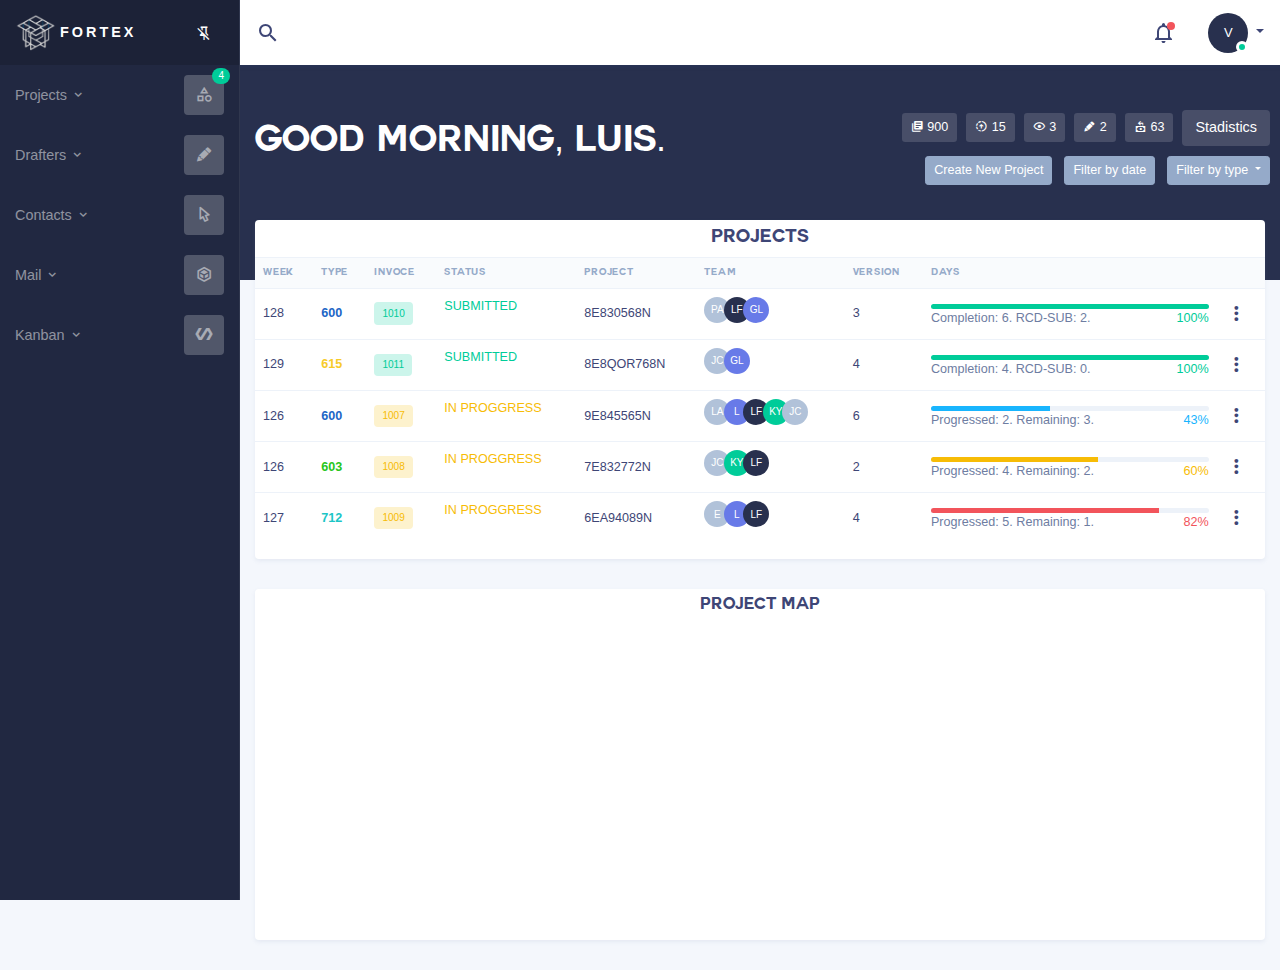
==== commit c501befb: "Version con todo en roboto y los titulos con la funente correspondiente" ====
--- a/index.html
+++ b/index.html
@@ -28,9 +28,18 @@
 	<!-- Additional library for page -->
 	<link rel="stylesheet" type="text/css" href="assets/css/scrollbar.css">
 	<style>
-		*{
-			font-family: 'Roboto', sans-serif;
-		}
+		 @font-face{
+	font-family: "ftxd-font";
+	src:url('assets/fonts/ftxd-font/couture-bld.otf');
+    }
+
+	* {
+		font-family: 'Roboto', sans-serif;
+    }
+    
+    .ftxd-font{
+        font-family: 'ftxd-font', sans-serif;
+    }
 	</style>
 
 </head>
@@ -623,7 +632,7 @@
 			<div class="container col-lg-12">
 				<div class="row">
 					<div class="col-lg-6 m-auto text-white p-t-40 p-b-90 float-left">
-						<h1><span class="js-greeting"></span>,  Luis.</h1>       
+						<h1 class="ftxd-font"><span class="js-greeting ftxd-font"></span>,  Luis.</h1>       
 					</div>
 					<div class="col-lg-6 m-auto text-white p-t-40 p-b-90 float-right">
 						<div class="text-md-right">
@@ -690,7 +699,7 @@
 				<div class="card-header" style="padding: 5px;">
 					<div class="row">
 						<div class="col-lg-12">
-							<div class="card-title" style="font-size:18px;"><center>Projects</center></div>
+							<div class="card-title" style="font-size:18px;"><center class="ftxd-font">Projects</center></div>
 							<div class="card-controls">
 							</div>
 						</div>
@@ -702,16 +711,16 @@
 				<div class="table-responsive">
 
 					<table class="table table-hover table-sm ">
-						<thead>
+						<thead class="ftxd-font">
 							
-							<th>Week</th>
-							<th>Type</th>
-							<th>Invoce</th>
-							<th>Status</th>
-							<th>Project</th>
-							<th>Team</th>
-							<th>Version</th>
-							<th>Days</th>
+							<th class="ftxd-font">Week</th>
+							<th class="ftxd-font">Type</th>
+							<th class="ftxd-font">Invoce</th>
+							<th class="ftxd-font">Status</th>
+							<th class="ftxd-font">Project</th>
+							<th class="ftxd-font">Team</th>
+							<th class="ftxd-font">Version</th>
+							<th class="ftxd-font">Days</th>
 							<th class="align-items-right"></th>
 						</tr>
 					</thead>
@@ -1043,7 +1052,7 @@
 
 		<div class="card">
 			<div class="card-header" style="padding: 5px;">
-				<div class="card-title"><center>Project Map</center></div>
+				<div class="card-title"><center class="ftxd-font">Project Map</center></div>
 			</div>
 			<div class="card-body" style="padding: 5px;">
 				<div>
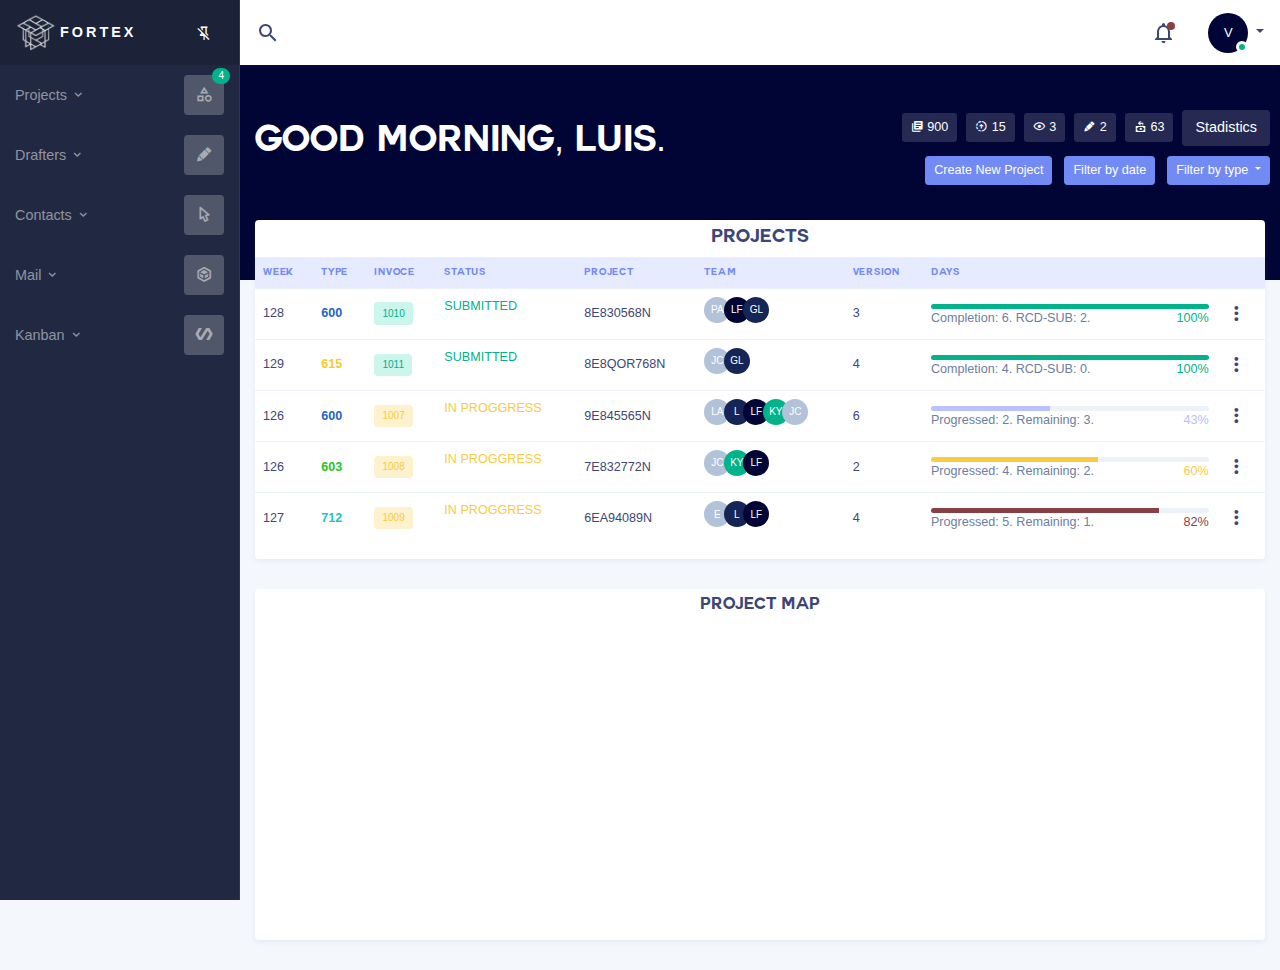
==== commit 30b4a2a4: "28-05-2020" ====
--- a/index.html
+++ b/index.html
@@ -24,7 +24,7 @@
 	<!--Material Icons-->
 	<link rel="stylesheet" type="text/css" href="assets/fonts/materialdesignicons/materialdesignicons.min.css">
 	<!--Bootstrap + atmos Admin CSS-->
-	<link rel="stylesheet" type="text/css" href="assets/css/atmos.min.css">
+	<link rel="stylesheet" type="text/css" href="assets/css/atmos.css">
 	<!-- Additional library for page -->
 	<link rel="stylesheet" type="text/css" href="assets/css/scrollbar.css">
 	<style>
@@ -691,7 +691,7 @@
 	</div>
 </div>
 </div>
-<div class="container-fluid pull-up">
+<div class="container-fluid pull-up col-lg-12">
 
 	<div class="row">
 		<div class="col-lg-12 m-b-30">
